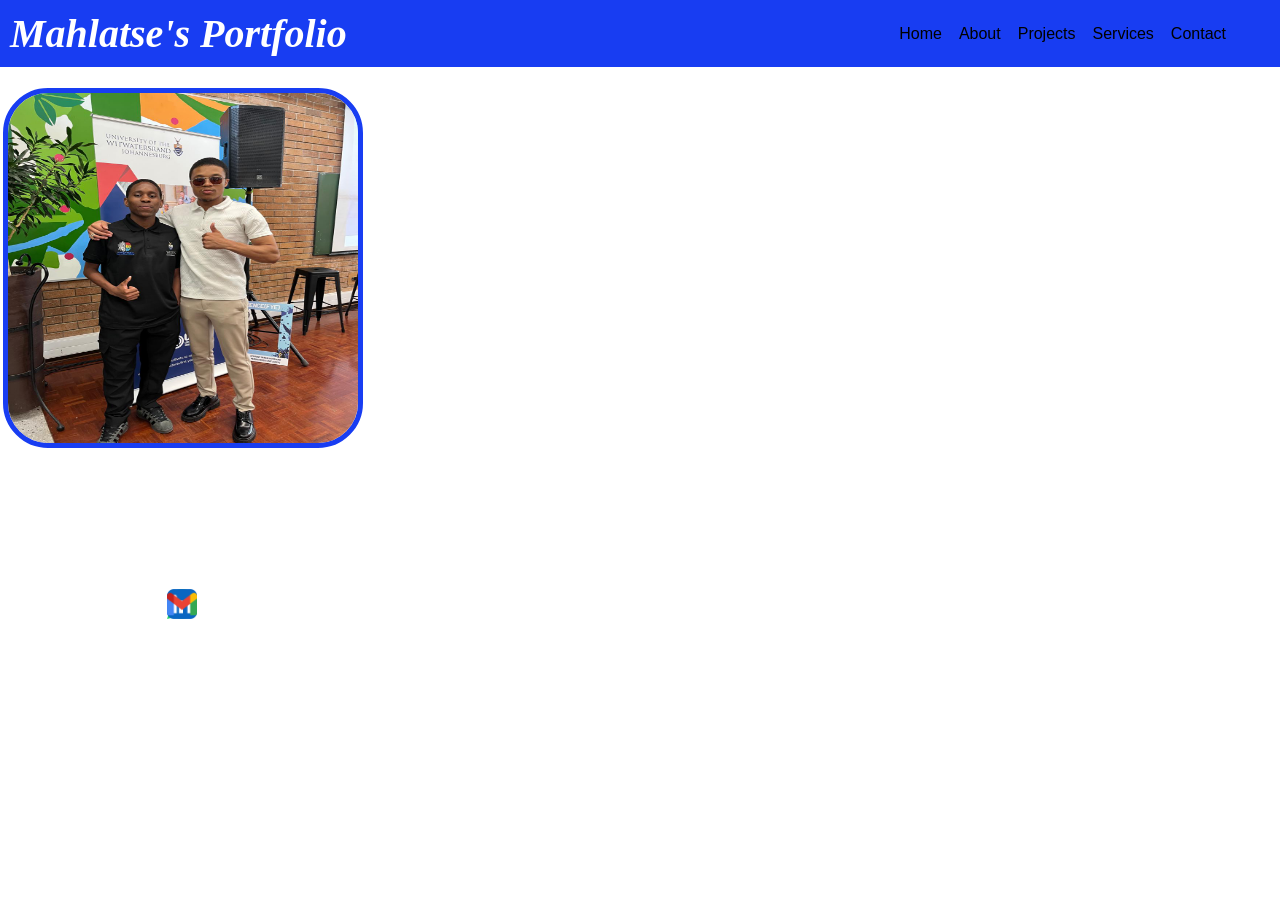
==== index.html @ f26bb485 "image and bar done" ====
<!DOCTYPE html>
<html lang="en">
<head>
    <meta charset="UTF-8">
    <meta name="viewport" content="width=device-width, initial-scale=1.0">
    <title>Portfolio Site</title>
    <link rel="stylesheet" href="styles.css">
</head>
<body>
    <header id="header">
        <div id="bar">
            <h1 id="title">Mahlatse's Portfolio</h1>
            <div id="navContainer">
                <a class="navigation" id="a1">Home</a>
                <a class="navigation">About</a>
                <a class="navigation">Projects</a>
                <a class="navigation">Services</a>
                <a class="navigation">Contact</a>
            </div>
           
        </div>
    </header>
    <main>
        <br>
        <div id="intro">
            <div id="profile">
                <image  src="images/profile.jpeg" id="picture" alt="This is my picture"></image>
                <div id="contact_links">
                    <a href="https://wa.me/27752830167"class="socialLinks">
                    <image class="clink" src="logos/whatsapp-color-icon.png" alt="This is a link to my social accounts"></image>
                    </a>
                                        <a  href="https://github.com/mahlatseclayton" class="socialLinks">
                    <image class="clink" src="logos/github-icon.png" alt="This is a link to my social accounts"></image>
                    </a>
                                        <a href="https://www.linkedin.com/in/mahlatse-maredi-a74650302/ class="socialLinks">
                    <image class="clink" src="logos/linkedin-app-icon.png" alt="This is a link to my social accounts"></image>
                    </a>
                                        <a href="mailto:mahlatseclayton1@gmail.com" class="socialLinks">
                    <image class="clink" src="logos/gmail-icon.png" alt="This is a link to my social accounts" ></image>
                    </a>
                </div>
            </div>
        </div>
    </main>
    
</body>
</html>
---- styles.css ----
*{
    font-family: 'Trebuchet MS', 'Lucida Sans Unicode', 'Lucida Grande', 'Lucida Sans', Arial, sans-serif;
}
#title{
    display:inline-block;
        margin:5px;
        color:white;
        font-size: 40px;
        font-style:italic;
        font-family:'Times New Roman', Times, serif;
        margin: 10px;
        
}

.navigation:active{
    
    font-weight: bold;
    text-decoration: underline;
    text-decoration-color:white;
    text-decoration-thickness: 3px;
    transform: scale(1.2);
    color:white;
}
.navigation{
    box-sizing: border-box;
    border: 4px solid transparent;
    transition:  0.3s ease, transform 0.3s ease;
}
.navigation:hover{
    background-color:rgb(143, 135, 211);
    cursor: pointer;
    border-radius:12px;
     text-decoration: underline;
    text-decoration-color:white;
    text-decoration-thickness: 3px;
    border:4px solid white;
    padding:4px;

}

#picture{
    height: 350px;
    border: 5px solid #183df2;
    border-radius: 45px;
    width:350px;
    margin:3px;
    margin-bottom: 0px;
}
#picture:hover{
    height:380px;
    width:380px;

}
.clink:hover{
    width:40px;
    height:40px;
    border: #183df2 solid 2px;
    padding: 3px;
    border-radius: 12px;
}
#contact_links:hover{
    display: flex;
    width:310px;
      margin:17px;
    align-items:right;
    animation-play-state: paused;
    justify-content: space-around;
    flex:1px;

}
.socialLinks :hover{
    animation-play-state: paused;
}
#contact_links:hover a{
    animation-play-state: paused;
}
.socialLinks:active{
    animation-play-state: paused;
}


#contact_links{
    display: flex;
      width: 200px;
    height: 200px;
    position: relative;
     overflow: hidden; 
    align-items: center;
    margin:0px;
    justify-content: space-around;
    flex:1px;
}
#contact_links a{
    width: 30px;
    height: 30px;
    position: absolute;
    top: 60%;
    left: 50%;
    transform-origin: 100px 0; 
    animation: orbit 5s linear infinite;
}

#contact_links a:nth-child(1) {
    animation-delay: 0s;
}
#contact_links a:nth-child(2) {
    animation-delay: 1.25s;
}
#contact_links a:nth-child(3) {
    animation-delay: 2.5s;
}
#contact_links a:nth-child(4) {
    animation-delay: 3.75s;
}

@keyframes orbit {
    from {
        transform: rotate(0deg) translateX(100px) rotate(0deg);
    }
    to {
        transform: rotate(360deg) translateX(100px) rotate(-360deg);
    }
}


#contact_links{
    display: flex;
    width:300px;
    position: relative;
    overflow:hidden;
      margin:17px;
    align-items:right;
    justify-content: space-around;
    flex:1px;

}
.clink{
    height:30px;
    width:30px;
}
#header{
    margin:0px;
}
@media(max-width:600px){
    #picture{
    border-radius: 45px;
    height:300px;
    width:300px;
    margin:12px;
    }
    #picture:hover{
    height:350px;
    width:350px;

}
#title{
    font-size: 17px;
    margin-right:1px;
}

}
body{
    margin:0px;
}
#bar{
    display: flex;
    background-color: #183df2;
    flex:1px;
    margin:0px;
    align-items: center;
    justify-content: space-between;
}
#navContainer{
    display: flex;
    justify-content: space-around;
    margin-right: 50px;
    gap: 9px;
    
}
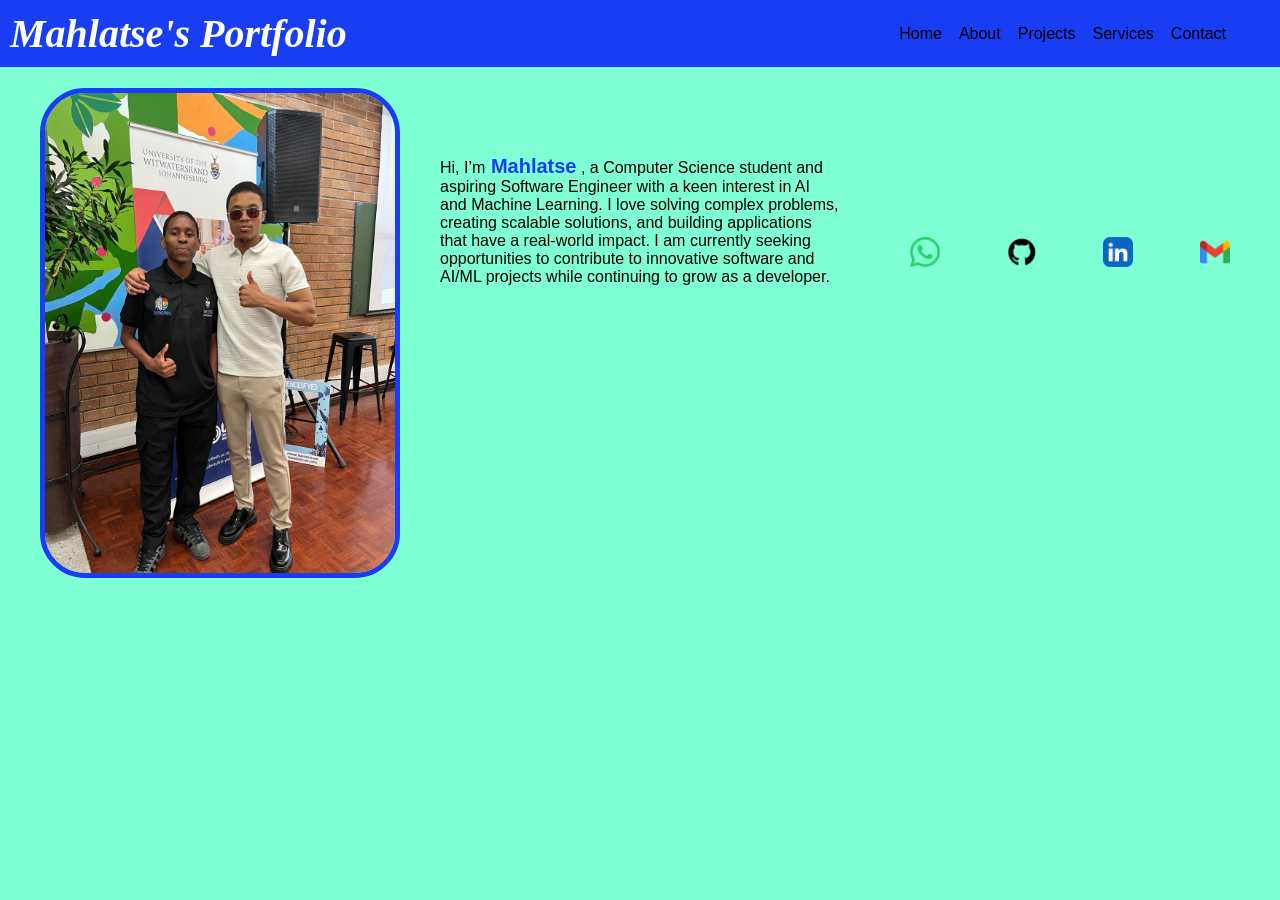
==== commit 9c1f444a: "sorted the animations" ====
--- a/index.html
+++ b/index.html
@@ -23,25 +23,35 @@
     <main>
         <br>
         <div id="intro">
+           
             <div id="profile">
                 <image  src="images/profile.jpeg" id="picture" alt="This is my picture"></image>
-                <div id="contact_links">
+            </div>
+        
+       
+            <div id="introbox">
+                <p id="phrase">Hi, I’m<span id="name"> Mahlatse</span> , a Computer Science student and aspiring Software Engineer with a keen interest in AI and Machine Learning. I love solving complex problems, creating scalable solutions, and building applications that have a real-world impact. I am currently seeking opportunities to contribute to innovative software and AI/ML projects while continuing to grow as a developer.</p>
+            </div>
+   
+          
+              <div id="contact_links">
                     <a href="https://wa.me/27752830167"class="socialLinks">
                     <image class="clink" src="logos/whatsapp-color-icon.png" alt="This is a link to my social accounts"></image>
                     </a>
                                         <a  href="https://github.com/mahlatseclayton" class="socialLinks">
                     <image class="clink" src="logos/github-icon.png" alt="This is a link to my social accounts"></image>
                     </a>
-                                        <a href="https://www.linkedin.com/in/mahlatse-maredi-a74650302/ class="socialLinks">
+                                        <a href="https://www.linkedin.com/in/mahlatse-maredi-a74650302/" class="socialLinks">
                     <image class="clink" src="logos/linkedin-app-icon.png" alt="This is a link to my social accounts"></image>
                     </a>
                                         <a href="mailto:mahlatseclayton1@gmail.com" class="socialLinks">
                     <image class="clink" src="logos/gmail-icon.png" alt="This is a link to my social accounts" ></image>
                     </a>
+
                 </div>
-            </div>
+            
         </div>
     </main>
-    
+    <script src="index.js"></script>
 </body>
 </html>
--- a/styles.css
+++ b/styles.css
@@ -37,17 +37,22 @@
     padding:4px;
 
 }
+#profile{
+    display: inline;
+}
 
 #picture{
-    height: 350px;
+    height: 480px;
     border: 5px solid #183df2;
     border-radius: 45px;
     width:350px;
     margin:3px;
+    margin-left: 40px;
+    margin-right: 20px;
     margin-bottom: 0px;
 }
 #picture:hover{
-    height:380px;
+    height:500px;
     width:380px;
 
 }
@@ -77,12 +82,39 @@
 .socialLinks:active{
     animation-play-state: paused;
 }
-
-
+#intro{
+    display: flex;
+    justify-content: center;
+       flex-wrap: wrap;
+    gap:20px;
+   
+}
+#phrase{
+    margin-top: 70px;
+     opacity: 0;             
+    transform: translateX(100%); 
+    transition: opacity 1s ease, transform 3s ease;
+}
+#phrase.show {
+    opacity: 1;
+    transform: translateY(0);
+}
+
+#name{
+    font-size: 20px;
+    font-weight: bold;
+    color:#183df2
+}
+#introbox{
+    /* position:absolute; */
+    /* top:30%;
+    left:30%; */
+    width: 400px;
+}
 #contact_links{
     display: flex;
-      width: 200px;
-    height: 200px;
+      width: 100px;
+    height: 300px;
     position: relative;
      overflow: hidden; 
     align-items: center;
@@ -93,9 +125,7 @@
 #contact_links a{
     width: 30px;
     height: 30px;
-    position: absolute;
-    top: 60%;
-    left: 50%;
+
     transform-origin: 100px 0; 
     animation: orbit 5s linear infinite;
 }
@@ -153,6 +183,19 @@
     width:350px;
 
 }
+#intro{
+    display: flex;
+    flex-direction: column;
+    justify-content: center;
+}
+#introbox{
+    position:absolute;
+    top:30%;
+    left:70%;
+    font-size: 14px;
+    width:200px;
+}
+
 #title{
     font-size: 17px;
     margin-right:1px;
@@ -161,6 +204,7 @@
 }
 body{
     margin:0px;
+    background-color: aquamarine;
 }
 #bar{
     display: flex;
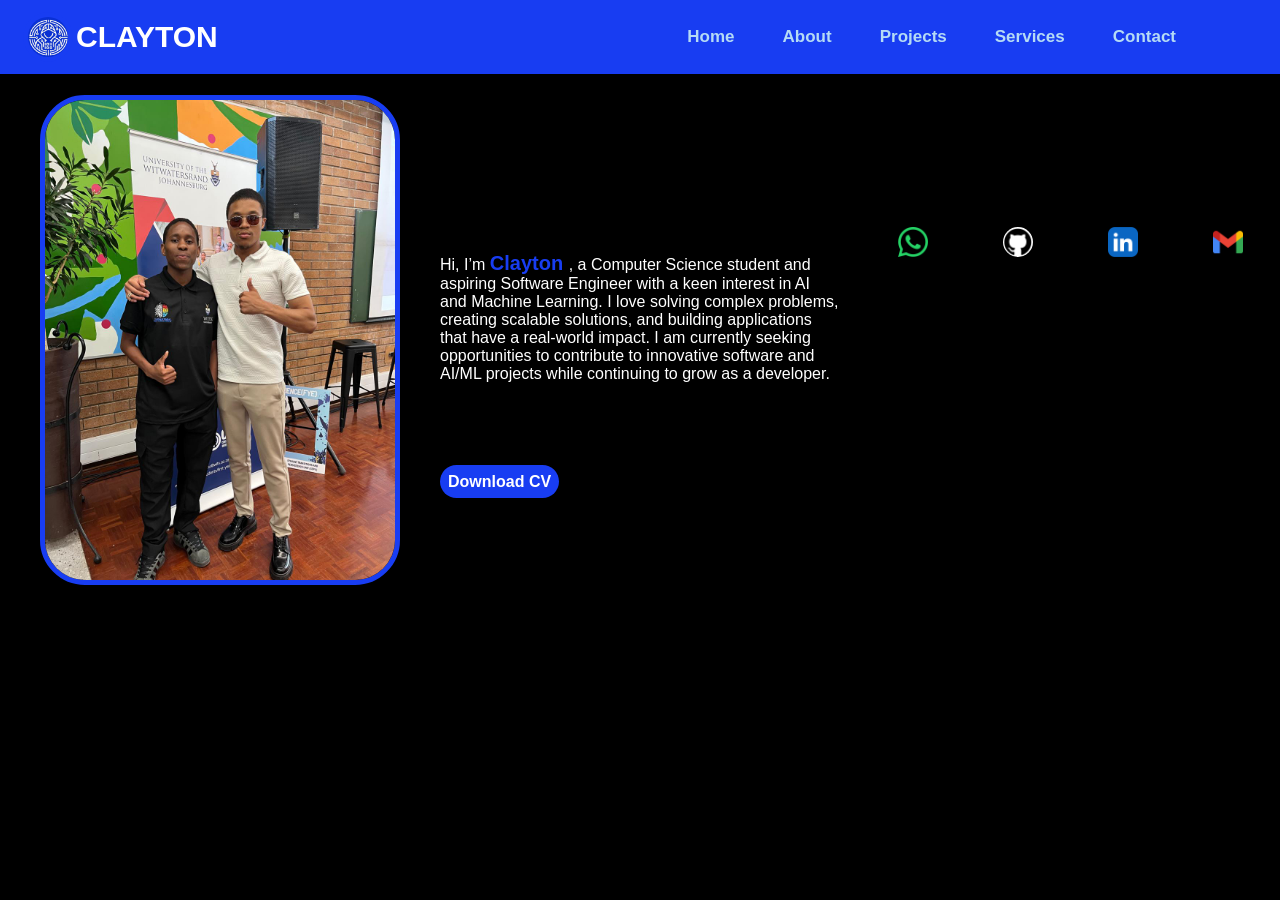
==== commit fedb3881: "home page done-responsive??" ====
--- a/index.html
+++ b/index.html
@@ -7,15 +7,86 @@
     <link rel="stylesheet" href="styles.css">
 </head>
 <body>
+    <div class="circles-bg">
+  <span></span>
+  <span></span>
+  <span></span>
+  <span></span>
+  <span></span>
+  <span></span>
+  <span></span>
+  <span></span>
+   <span></span>
+  <span></span>
+  <span></span>
+  <span></span>
+  <span></span>
+  <span></span>
+  <span></span>
+  <span></span>
+   <span></span>
+  <span></span>
+  <span></span>
+  <span></span>
+  <span></span>
+  <span></span>
+  <span></span>
+  <span></span>
+   <span></span>
+  <span></span>
+  <span></span>
+  <span></span>
+  <span></span>
+  <span></span>
+    <span></span>
+  <span></span>
+  <span></span>
+  <span></span>
+  <span></span>
+  <span></span>
+  <span></span>
+  <span></span>
+   <span></span>
+  <span></span>
+  <span></span>
+  <span></span>
+  <span></span>
+  <span></span>
+  <span></span>
+  <span></span>
+   <span></span>
+  <span></span>
+  <span></span>
+  <span></span>
+  <span></span>
+  <span></span>
+  <span></span>
+  <span></span>
+   <span></span>
+  <span></span>
+  <span></span>
+  <span></span>
+  <span></span>
+  <span></span>
+  <span></span>
+  <span></span>
+  <span></span>
+  <span></span>
+</div>
+
     <header id="header">
+      
         <div id="bar">
-            <h1 id="title">Mahlatse's Portfolio</h1>
+              <div id="ln" >
+            <image id="logo" src="logos/logo.jpg" alt="this is the logo of my website"></image>
+            <h1 id="title">CLAYTON</h1>
+        </div>
             <div id="navContainer">
-                <a class="navigation" id="a1">Home</a>
-                <a class="navigation">About</a>
-                <a class="navigation">Projects</a>
-                <a class="navigation">Services</a>
-                <a class="navigation">Contact</a>
+                <a class="navigation" id="a1" href="index.html">Home</a>
+                <a class="navigation" href="about.html">About</a>
+                <a class="navigation" href="projects.html">Projects</a>
+                <a class="navigation" href="services.html">Services</a>
+                <a class="navigation" href="contact.html">Contact</a>
             </div>
            
         </div>
@@ -30,8 +101,10 @@
         
        
             <div id="introbox">
-                <p id="phrase">Hi, I’m<span id="name"> Mahlatse</span> , a Computer Science student and aspiring Software Engineer with a keen interest in AI and Machine Learning. I love solving complex problems, creating scalable solutions, and building applications that have a real-world impact. I am currently seeking opportunities to contribute to innovative software and AI/ML projects while continuing to grow as a developer.</p>
+                <p id="phrase">Hi, I’m <span id="name">Clayton </span> , a Computer Science student and aspiring Software Engineer with a keen interest in AI and Machine Learning. I love solving complex problems, creating scalable solutions, and building applications that have a real-world impact. I am currently seeking opportunities to contribute to innovative software and AI/ML projects while continuing to grow as a developer.</p>
+              <div id="d" onclick="downloadCV()">Download CV</div>
             </div>
+         
    
           
               <div id="contact_links">
@@ -39,7 +112,7 @@
                     <image class="clink" src="logos/whatsapp-color-icon.png" alt="This is a link to my social accounts"></image>
                     </a>
                                         <a  href="https://github.com/mahlatseclayton" class="socialLinks">
-                    <image class="clink" src="logos/github-icon.png" alt="This is a link to my social accounts"></image>
+                    <image id="git" class="clink" src="logos/github-icon.png" alt="This is a link to my social accounts"></image>
                     </a>
                                         <a href="https://www.linkedin.com/in/mahlatse-maredi-a74650302/" class="socialLinks">
                     <image class="clink" src="logos/linkedin-app-icon.png" alt="This is a link to my social accounts"></image>
@@ -49,6 +122,7 @@
                     </a>
 
                 </div>
+              
             
         </div>
     </main>
--- a/styles.css
+++ b/styles.css
@@ -3,26 +3,35 @@
 }
 #title{
     display:inline-block;
-        margin:5px;
+      
         color:white;
-        font-size: 40px;
-        font-style:italic;
-        font-family:'Times New Roman', Times, serif;
-        margin: 10px;
+        align-items: center;
+        font-size: 30px;
+        /* font-style:italic; */
+        font-family:arial,'Times New Roman', Times, serif;
+    
         
 }
-
-.navigation:active{
-    
-    font-weight: bold;
-    text-decoration: underline;
+.navigation.active{
+        font-weight: bold;
     text-decoration-color:white;
     text-decoration-thickness: 3px;
     transform: scale(1.2);
     color:white;
 }
+.navigation:active{
+    
+    font-weight: bold;
+    text-decoration-color:white;
+    text-decoration-thickness: 3px;
+    transform: scale(1.2);
+    color:white;
+}
 .navigation{
     box-sizing: border-box;
+    text-decoration: none;
+    color:rgb(181, 219, 245);
+    font-weight: bold;
     border: 4px solid transparent;
     transition:  0.3s ease, transform 0.3s ease;
 }
@@ -30,7 +39,6 @@
     background-color:rgb(143, 135, 211);
     cursor: pointer;
     border-radius:12px;
-     text-decoration: underline;
     text-decoration-color:white;
     text-decoration-thickness: 3px;
     border:4px solid white;
@@ -91,7 +99,9 @@
 }
 #phrase{
     margin-top: 70px;
-     opacity: 0;             
+     opacity: 0;   
+     color:white;
+       margin-bottom: 90px;          
     transform: translateX(100%); 
     transition: opacity 1s ease, transform 3s ease;
 }
@@ -106,10 +116,10 @@
     color:#183df2
 }
 #introbox{
-    /* position:absolute; */
-    /* top:30%;
-    left:30%; */
+
     width: 400px;
+    margin-top: 90px;
+  
 }
 #contact_links{
     display: flex;
@@ -150,30 +160,74 @@
     to {
         transform: rotate(360deg) translateX(100px) rotate(-360deg);
     }
-}
-
-
-#contact_links{
-    display: flex;
-    width:300px;
-    position: relative;
-    overflow:hidden;
-      margin:17px;
-    align-items:right;
-    justify-content: space-around;
-    flex:1px;
-
+    
+}
+@keyframes fall {
+    from {
+        transform: translate(0, 0);
+        opacity: 0;
+    }
+    10% {
+        opacity: 1;
+    }
+    to {
+        transform: translate(-20px, -120vh);
+        opacity: 0;
+    }
+}
+
+   
+ 
+
+.circles-bg:hover span {
+    animation-play-state: paused;
+}
+
+
+#logo{
+    width:40px;
+    height:40px;
+    margin-top: 18px;
+    margin:3px;
+    padding: 5px;
+    background-color: #183df2;
+    border-radius: 25px;;
+}
+#git{
+    background-color: white;
+    border-radius: 40px;;
 }
 .clink{
     height:30px;
     width:30px;
 }
+#ln{
+    display:flex;
+    margin-left:20px;
+    justify-content: center;
+    align-items: center;
+}
+#d:hover{
+    background-color: blue;
+    cursor: pointer;
+}
+#d{
+    color:white;
+    display: inline;
+    background-color: #183df2;
+    margin-top:40px;
+    align-items: center;
+    padding:8px;
+    border-radius: 20px;
+    font-weight: bold;
+}
 #header{
     margin:0px;
 }
 @media(max-width:600px){
     #picture{
     border-radius: 45px;
+    flex-direction: column;
     height:300px;
     width:300px;
     margin:12px;
@@ -188,37 +242,141 @@
     flex-direction: column;
     justify-content: center;
 }
+#d{
+    color:black;
+    background-color: #183df2;
+    border-radius: 20px;
+    font-weight: bold;
+}
 #introbox{
-    position:absolute;
-    top:30%;
-    left:70%;
+    position:flex;
+    /* top:30%; */
+    flex-direction: column;
+    justify-content: center;
+    /* left:70%; */
+    align-items: center;
     font-size: 14px;
-    width:200px;
+    width:150px;
 }
 
 #title{
     font-size: 17px;
     margin-right:1px;
 }
-
-}
 body{
     margin:0px;
-    background-color: aquamarine;
+    justify-content: center;
+    background-color: black;
+    overflow: auto;
+}
+
+}
+body{
+    margin:0px;
+    justify-content: center;
+    background-color: black;
+    overflow: auto;
 }
 #bar{
     display: flex;
     background-color: #183df2;
     flex:1px;
     margin:0px;
+    gap:40px;
     align-items: center;
     justify-content: space-between;
 }
 #navContainer{
     display: flex;
+    font-size:17px;
     justify-content: space-around;
-    margin-right: 50px;
-    gap: 9px;
+    margin-right: 100px;
+    margin-left: 0px;
+    gap: 40px;
     
 }
 
+.circles-bg {
+    position: fixed;
+    top: 0;
+    left: 0;
+    width: 100%;
+    height: 100%;
+    overflow: hidden;
+    z-index: -1; 
+    background: black; 
+}
+
+.circles-bg span {
+    position: absolute;
+    bottom: -150px;
+    width: 40px;
+    height: 40px;
+    background: rgba(24, 61, 242, 0.2);
+    border-radius: 50%;
+    animation: fall 15s linear infinite;
+}
+
+
+.circles-bg span:nth-child(1) {
+    left: 10%;
+    width: 20px;
+    height: 20px;
+    animation-duration: 10s;
+}
+
+.circles-bg span:nth-child(2) {
+    left: 25%;
+    width: 50px;
+    height: 50px;
+    animation-duration: 18s;
+}
+
+.circles-bg span:nth-child(3) {
+    left: 40%;
+    width: 30px;
+    height: 30px;
+    animation-duration: 14s;
+}
+
+.circles-bg span:nth-child(4) {
+    left: 55%;
+    width: 60px;
+    height: 60px;
+    animation-duration: 20s;
+}
+
+.circles-bg span:nth-child(5) {
+    left: 70%;
+    width: 25px;
+    height: 25px;
+    animation-duration: 12s;
+}
+
+.circles-bg span:nth-child(6) {
+    left: 85%;
+    width: 45px;
+    height: 45px;
+    animation-duration: 16s;
+}
+
+.circles-bg span:nth-child(7) {
+    left: 95%;
+    width: 15px;
+    height: 15px;
+    animation-duration: 9s;
+}
+
+@keyframes fall {
+    0% {
+        transform: translateY(0);
+        opacity: 0;
+    }
+    10% {
+        opacity: 1;
+    }
+    100% {
+        transform: translateY(-120vh);
+        opacity: 0;
+    }
+}
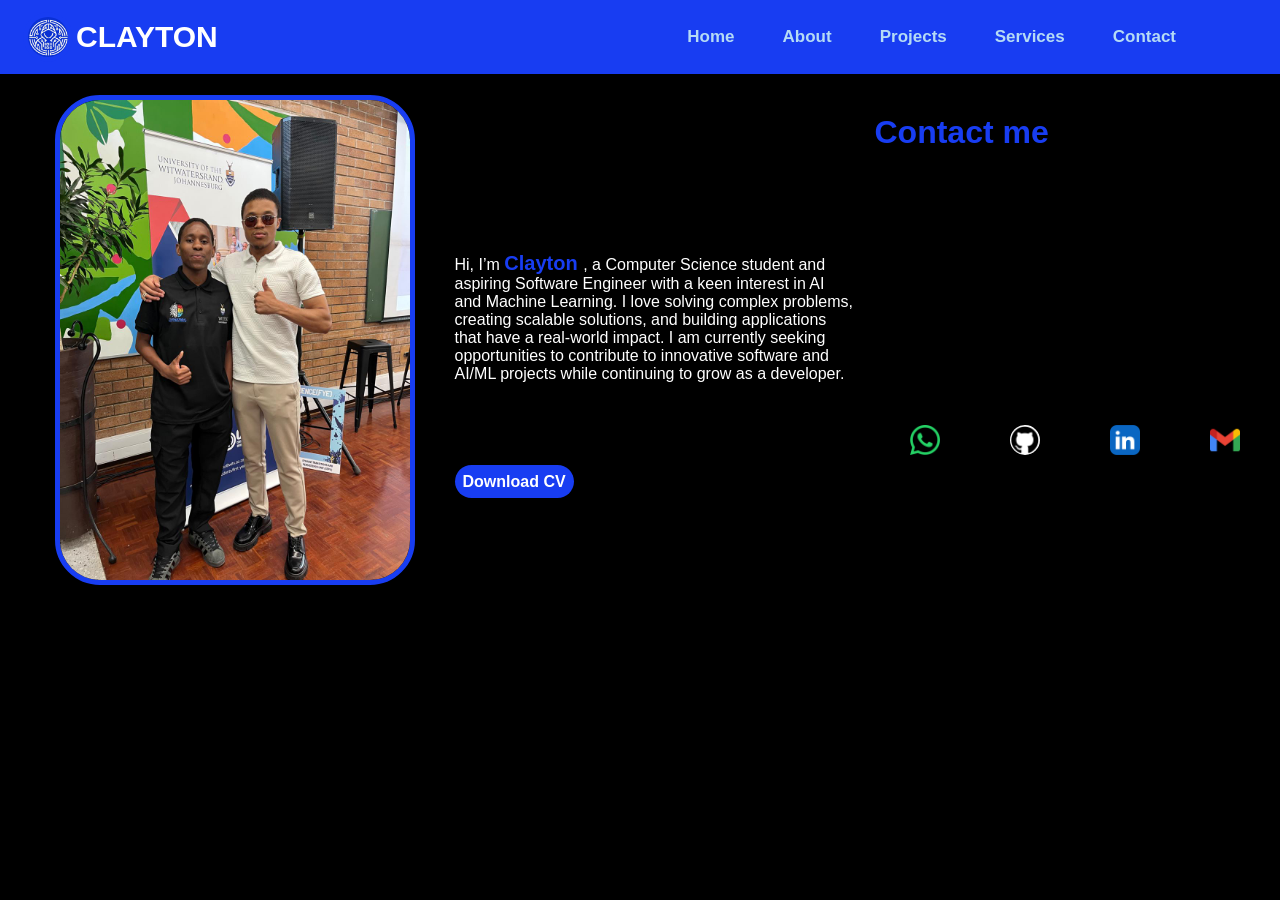
==== commit bf78b2d6: "services done" ====
--- a/index.html
+++ b/index.html
@@ -106,7 +106,8 @@
             </div>
          
    
-          
+          <div id="contactContainer">
+                <h1 id="cnl">Contact me</h1>
               <div id="contact_links">
                     <a href="https://wa.me/27752830167"class="socialLinks">
                     <image class="clink" src="logos/whatsapp-color-icon.png" alt="This is a link to my social accounts"></image>
@@ -122,7 +123,7 @@
                     </a>
 
                 </div>
-              
+              </div>
             
         </div>
     </main>
--- a/styles.css
+++ b/styles.css
@@ -12,6 +12,18 @@
     
         
 }
+#contactContainer{
+    display:flex;
+    flex-direction: column;
+    gap:15px;
+    width:400px;
+    height:600px;
+    justify-content: center;
+
+}
+#cnl{
+    color:#183df2;
+}
 .navigation.active{
         font-weight: bold;
     text-decoration-color:white;
@@ -55,13 +67,13 @@
     border-radius: 45px;
     width:350px;
     margin:3px;
-    margin-left: 40px;
+    margin-left: 49px;
     margin-right: 20px;
     margin-bottom: 0px;
 }
 #picture:hover{
-    height:500px;
-    width:380px;
+    transform: scale(1.05);
+  
 
 }
 .clink:hover{
@@ -123,9 +135,11 @@
 }
 #contact_links{
     display: flex;
-      width: 100px;
-    height: 300px;
+      width: auto;
+    height: auto;
     position: relative;
+   
+    padding-top: 0px;
      overflow: hidden; 
     align-items: center;
     margin:0px;
@@ -175,14 +189,6 @@
         opacity: 0;
     }
 }
-
-   
- 
-
-.circles-bg:hover span {
-    animation-play-state: paused;
-}
-
 
 #logo{
     width:40px;
@@ -224,53 +230,7 @@
 #header{
     margin:0px;
 }
-@media(max-width:600px){
-    #picture{
-    border-radius: 45px;
-    flex-direction: column;
-    height:300px;
-    width:300px;
-    margin:12px;
-    }
-    #picture:hover{
-    height:350px;
-    width:350px;
-
-}
-#intro{
-    display: flex;
-    flex-direction: column;
-    justify-content: center;
-}
-#d{
-    color:black;
-    background-color: #183df2;
-    border-radius: 20px;
-    font-weight: bold;
-}
-#introbox{
-    position:flex;
-    /* top:30%; */
-    flex-direction: column;
-    justify-content: center;
-    /* left:70%; */
-    align-items: center;
-    font-size: 14px;
-    width:150px;
-}
-
-#title{
-    font-size: 17px;
-    margin-right:1px;
-}
-body{
-    margin:0px;
-    justify-content: center;
-    background-color: black;
-    overflow: auto;
-}
-
-}
+
 body{
     margin:0px;
     justify-content: center;
@@ -380,3 +340,629 @@
         opacity: 0;
     }
 }
+
+/* about page */
+#Experience{
+     background-color: rgb(49, 47, 47);
+    border-radius: 20px;
+    display:flex;
+    padding:9px;
+    margin:12px;
+    justify-content: center;
+    flex-wrap: wrap;
+    margin:12px;
+    flex-direction: column;
+    border: 4px solid #183df2;
+}
+.eduObject{
+        justify-content: center;
+        align-items: center;
+}
+#backlist li{
+    margin:15px;
+}
+#overId{
+    font-size: 23px;
+    color:#183df2;
+    text-decoration: underline;
+}
+#education{
+ background-color: rgb(49, 47, 47);
+    border-radius: 20px;
+    
+    display:flex;
+    padding:9px;
+    margin:12px;
+    flex-wrap: wrap;
+    flex-direction: column;
+    border: 4px solid #183df2;
+}
+#t1{
+    font-weight: bold;
+    color:#183df2;
+}
+.expdesc li{
+    color:white;
+}
+.period{
+    color:white;
+}
+.desc li{
+    color:white;
+}
+.nd{
+    font-weight: bold;
+    color:#183df2;
+    
+  
+}
+.eduProfile{
+    width: 100px;
+    height:100px;
+       margin-left:170px;
+    border-radius:25px;
+    background-color:white;
+}
+#t{
+     font-weight: bold;
+    color:#183df2;
+}
+
+#info{
+    display:flex;
+    justify-content: space-around;
+    flex:2px;
+    padding:20px;
+    overflow: auto;
+   
+}
+.edu{
+    width:500px ;
+    overflow: break-word;
+    
+   
+}
+.edu h1{
+    justify-content: center;
+    margin-left:168px;
+}
+#expdesc{
+    width:500px auto;
+    overflow: break-word;
+
+}
+#expdesc li{
+    overflow: break-word;
+}
+#aboutDesc{
+    color:white;
+    font-size: 22px;
+    font-weight: bold;
+}
+#fnameId{
+        color:#183df2;
+        font-size: 22px;
+        font-weight: bold;
+}
+#aboutId{
+    align-items: center;
+    color:rgb(241, 233, 233);
+    padding:12px;
+}
+#aboutText{
+    padding:15px;
+    padding-top: 0;
+    margin-top: 0;
+}
+#bContainer{
+    display: flex;
+    gap:14px;
+    justify-content: space-around;
+    width: 300px;
+}
+.btnId{
+    color:white;
+    font-weight: bold;
+    background-color: #183df2;
+    border-radius: 20px;
+    padding:14px;
+ 
+}
+.btnId:hover{
+    cursor: pointer;
+}
+#skillContainer{
+    
+    justify-content: space-around;
+    align-items: center;
+    display: flex;
+   
+ 
+}
+.line2{
+     height:8px;
+     width:100%;
+     border-radius: 20px;
+     background-color: white;
+
+}
+#line1{
+    width:78%;
+}
+#line3{
+    width:80%;
+}
+#line4{
+    width:69%;
+}
+#line5{
+    width:49%;
+}
+
+#line6{
+    width:75%;
+}
+#line7{
+    width:76%;
+}
+#line8{
+    width:65%;
+}
+#line9{
+    width:90%;
+}
+#line10{
+    width:60%;
+}
+#line11{
+    width:46%;
+}
+.line{
+    height:8px;
+    width:50%;
+    background-color: #183df2;
+    border-radius: 20px;
+}
+.combo{
+    display:flex;
+    flex-direction: column;
+    
+}
+.pId1{
+    display: flex;
+    width:600px;
+    flex-wrap: wrap;
+    justify-content: space-between;
+}
+.percentageId{
+    display:flex;
+    flex-direction: column;
+}
+.c{
+    
+    font-size: 18px;
+}
+#backlist{
+    list-style-type: none;
+
+}
+.aboutDesc{
+    overflow: hidden;               
+  border-right: 2px solid black; 
+  white-space: nowrap;             
+  width: 0;                        
+  animation: aboutDesc 5s steps(60) forwards, blink 0.2s step-end infinite alternate;
+}
+
+@keyframes blink {
+  0%, 100% { border-color: transparent; }
+  50% { border-color: black; }
+}
+@keyframes aboutDesc {
+  0% { width: 0; }
+  100% { width: 65ch; } 
+    }
+
+#lnameId{
+        color:rgb(230, 30, 30);
+    font-size: 22px;
+    font-weight: bold;
+}
+
+@media(max-width:600px){
+    #squareBack{
+   display: none;
+}
+.main{
+    overflow-x: hidden ;
+}
+    .cContainer{
+        display:flex;
+        flex-direction: column;
+    }
+    #picture{
+    border-radius: 45px;
+    flex-direction: column;
+    height:300px;
+    width:300px;
+    margin:12px auto;
+    }
+    #picture:hover{
+    height:350px;
+    width:350px;
+
+}
+#skillContainer{
+    flex-direction: column;
+}
+#aboutDesc{
+    overflow:break-word;
+    font-size:13px;
+}
+#fnameId{
+    font-size:16px;
+}
+#lnameId{
+    font-size:16px;
+}
+.percentageId{
+    width:300px;
+
+}
+.edu{
+    width: auto;
+    overflow: break-word;
+   
+}
+#expdesc li{
+    overflow: break-word;
+}
+.desc{
+    overflow: break-word;
+}
+
+ #contact_links{
+        display: flex;
+        flex-direction: row; 
+        justify-content: center; 
+        align-items: center;
+        width: 100%;
+        height: auto;
+        margin: 20px 0;
+        animation: none; 
+        overflow: visible; 
+    }
+    
+    #contact_links a{
+        margin: 0 10px; 
+        animation: none; 
+        transform: none; 
+    }
+  #profile{
+        display: flex;
+        justify-content: center;
+        width: 100%;
+    }
+    
+#intro{
+    display: flex;
+    flex-direction: column;
+    align-items: center;
+    width: 100%;
+    padding: 20px;
+    justify-content: center;
+}
+#d{
+    color:black;
+    background-color: #183df2;
+    border-radius: 20px;
+    font-weight: bold;
+}
+#introbox{
+    position:flex;
+    align-items: center;
+    flex-direction: column;
+    justify-content: center;
+    width: 90%;
+    font-size: 14px;
+    text-align: center;
+    max-width: 350px;
+    margin: 0 auto;
+}
+#info{
+    display: flex;
+    flex-direction: column;
+    overflow-y: auto;
+    justify-content: center;
+     box-sizing: border-box;
+      scroll-behavior: smooth; 
+}
+
+#title{
+    font-size: 17px;
+    margin-right:1px;
+}
+body{
+    margin:0px;
+    justify-content: center;
+    background-color: black;
+    width: 100%;
+}
+    .circles-bg span {
+        width: 20px; 
+        height: 20px;
+    }
+    
+    .circles-bg span:nth-child(2),
+    .circles-bg span:nth-child(4),
+    .circles-bg span:nth-child(6) {
+        width: 30px; 
+        height: 30px;
+    }
+    #main{
+         height: 100vh; 
+    }
+#phrase{
+            margin-top: 20px; 
+        margin-bottom: 20px;
+        font-size: 16px; 
+        text-align: center; 
+        opacity: 1; 
+        transform: none; 
+        width: 100%; /
+}
+#bar{
+    overflow: hidden;
+}
+.edu{
+    font-size:12px;
+    overflow: break-word;
+
+}
+.eduProfile{
+    margin-left:140px;
+}
+.edu h1{
+    font-size:20px;
+    margin-left:73;
+}
+.pId1{
+    width:300px;
+}
+#expdesc{
+    overflow: break-word;
+}
+}
+/* projects page*/
+.projectContainer:hover{
+ transform: scale(1.05);
+ border:4px solid rgb(231, 26, 214);
+}
+.projectContainer{
+    width:360px;
+    border: 3px solid #183df2;
+      background-color: aliceblue;
+    border-radius:30px;
+    height:450px;
+    display:flex;
+    margin:20px;
+    flex-direction: column;
+    justify-content: space-around;
+    align-items: center;
+}
+.lp{
+    text-decoration: none;
+}
+.projectLogo{
+   
+    border-radius: 15px;
+    height:130px;
+}
+.projectContainer h1{
+    color:#183df2;
+    font-size: 18px;
+}
+.projectContainer p{
+    font-weight: bold;
+    padding:12px;
+}
+#projects{
+    display:flex;
+    margin:20px;
+    justify-content: space-around;
+    flex-wrap: wrap;
+}
+.liveBtn{
+    width:100px;
+    height:30px;
+    background-color: #183df2;
+    border:2px solid #183df2;
+    border-radius: 20px;
+    color:white;
+    font-weight: bold;
+}
+.projectContainer button:hover{
+    cursor: pointer;
+
+}
+.liveBtn1{
+    width:150px;
+    height:30px;
+       color:white;
+    font-weight: bold;
+     border:2px solid #183df2;
+    background-color: #183df2;
+    border-radius: 20px;
+}
+.serviceId{
+    margin:20px;
+    display:flex;
+    justify-content: space-evenly;
+    width: auto;
+    flex-wrap: wrap;
+    gap:15px;
+    height:auto;
+}
+.vLine{
+    width: 10px;
+    background-color: #183df2;
+    height:auto;
+    align-self: stretch;
+    position: sticky;
+    margin-top: 0;
+    margin-bottom: 0;
+    margin:20px;
+ 
+
+}
+.serviceContainer{
+    display: flex;
+    justify-content:center;
+    align-items: flex-start;
+    margin: 0;
+}
+.s{
+    font-size: larger;
+    color:#183df2;
+}
+.subt{
+    color:antiquewhite;
+    margin:8px;
+}
+.serviceBox{
+      width:320px;
+    height:auto;
+    background-color: white;
+    border-radius: 20px;
+    margin:20px;
+    padding:12px;
+}
+.serviceBox h1{
+    color: #183df2;
+    font-size: 24px;
+}
+.serviceBox:hover{
+    .sLogo{
+     border:3px solid rgb(231, 26, 214);
+}
+    transform: scale(1.05);
+}
+.subtitle{
+    color:#183df2;
+}
+.sLogo{
+    width:80px;
+    height:80px;
+
+    border-radius: 13px;
+    padding: 12px;
+    background-color: white;
+}
+
+.logoBox{
+    justify-content: center;
+    display: flex;
+    align-items: center;
+}
+.contactContainer{
+    display:flex;
+    flex-direction: column;
+    gap:25px;
+
+    flex-wrap: wrap;
+    align-items: center;
+    width:400px;
+    height: auto;
+}
+.cRow{
+    display:flex;
+    
+    gap:15px;
+    
+}
+.cSub{
+    color:white;
+    width:100px;
+}
+.input{
+    background-color: rgba(219, 226, 231, 0.938);
+    border-radius: 15px;
+    width:250px;
+    border:3px solid #183df2;
+}
+#sendBtn{
+    border-radius: 30px;
+    color:white;
+    align-items: center;
+    cursor: pointer;
+    font-weight: bold;
+    border-color:#183df2;
+   
+    width:150px;
+    height:45px;
+    background-color: #183df2;
+}
+#sendBtn:hover{
+    background-color: #020a36;
+}
+.input:hover{
+    border-color:rgb(241, 10, 10);
+}
+#aboutW{
+    color:white;
+    
+}
+.bs{
+    font-size: 24px;
+    color:#183df2;
+}
+.cnLogo{
+    width:30px;
+    height:30px;
+    border-radius: 40px;
+
+}
+.cContainer{
+    margin: 20px;
+    display:flex;
+    flex-wrap: wrap;
+    justify-content: center;
+    gap:30px;
+   
+}
+#g{
+    background-color: white;
+}
+.cnText{
+    color:aliceblue;
+}
+@keyframes fallSquare{
+    0% {
+        transform: translateY(0);
+    }
+    100% {
+       transform: translateY(300px);
+    }
+}
+.square {
+    position: absolute;
+    width: 30px;        
+    height: 30px;
+    background-color: #17a9fd; 
+    opacity: 0.5;
+    top: -150px; 
+    animation-name: fallSquare;
+    animation-timing-function: linear;
+    animation-iteration-count: infinite;
+}
+
+
+
+#squareBack{
+    overflow: hidden;
+    height: 600px;
+    margin:0;
+    padding:0;
+    position: relative;
+    width:300px;
+}
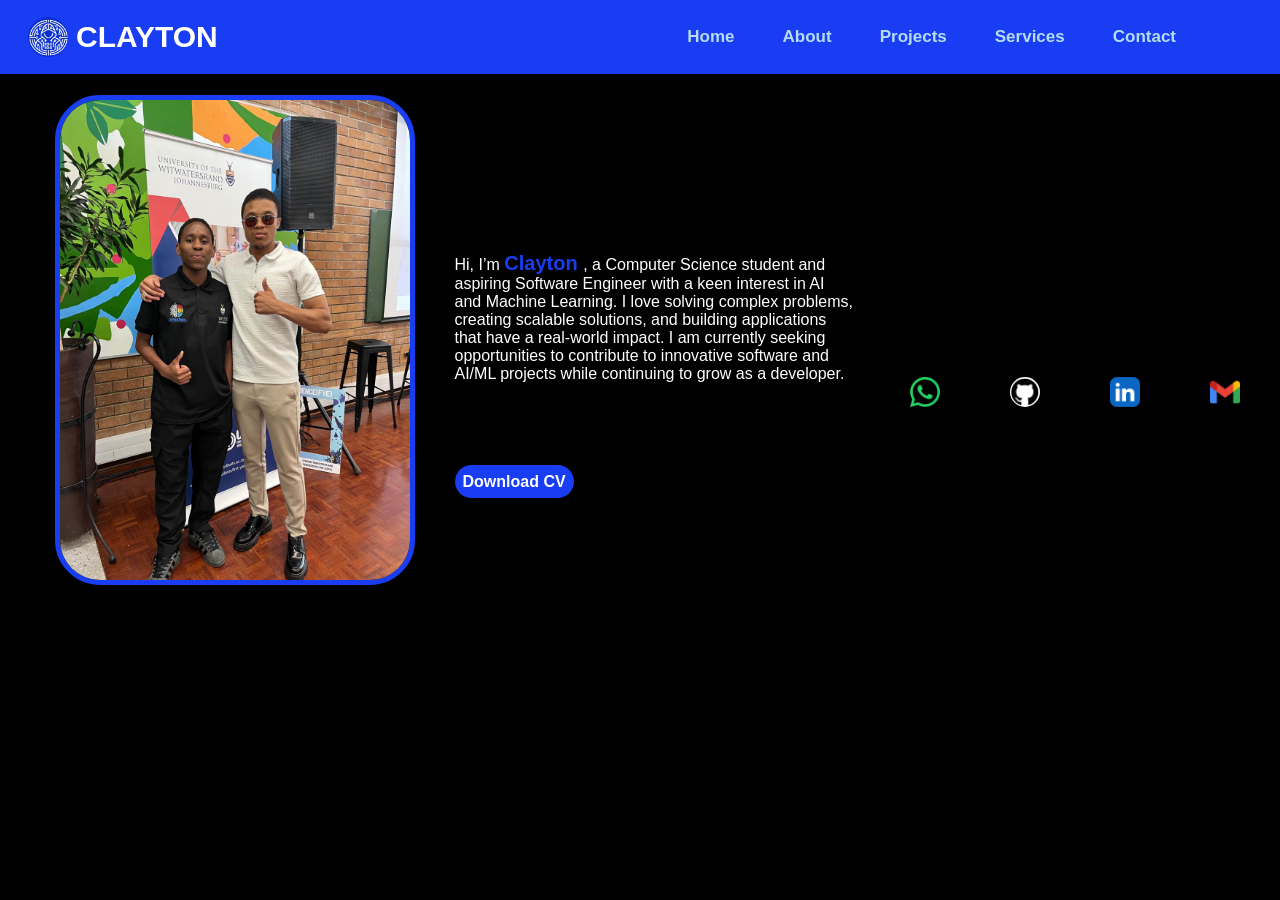
==== commit d30f32ba: "ui done" ====
--- a/index.html
+++ b/index.html
@@ -107,7 +107,6 @@
          
    
           <div id="contactContainer">
-                <h1 id="cnl">Contact me</h1>
               <div id="contact_links">
                     <a href="https://wa.me/27752830167"class="socialLinks">
                     <image class="clink" src="logos/whatsapp-color-icon.png" alt="This is a link to my social accounts"></image>
--- a/styles.css
+++ b/styles.css
@@ -76,9 +76,12 @@
   
 
 }
+.clink1:hover{
+    box-shadow: #020a36;
+    border-radius: 12px;
+}
 .clink:hover{
-    width:40px;
-    height:40px;
+    transform:scale(1.05);
     border: #183df2 solid 2px;
     padding: 3px;
     border-radius: 12px;
@@ -205,6 +208,11 @@
 }
 .clink{
     height:30px;
+    width:30px;
+}
+.clink1{
+    height:30px;
+    margin:10px;
     width:30px;
 }
 #ln{
@@ -343,7 +351,7 @@
 
 /* about page */
 #Experience{
-     background-color: rgb(49, 47, 47);
+     background-color:white;
     border-radius: 20px;
     display:flex;
     padding:9px;
@@ -354,6 +362,7 @@
     flex-direction: column;
     border: 4px solid #183df2;
 }
+
 .eduObject{
         justify-content: center;
         align-items: center;
@@ -367,7 +376,7 @@
     text-decoration: underline;
 }
 #education{
- background-color: rgb(49, 47, 47);
+ background-color:white;
     border-radius: 20px;
     
     display:flex;
@@ -377,15 +386,20 @@
     flex-direction: column;
     border: 4px solid #183df2;
 }
+#education li{
+    color:black;
+}
+
 #t1{
     font-weight: bold;
     color:#183df2;
 }
 .expdesc li{
-    color:white;
+    color:black;
 }
 .period{
-    color:white;
+    color:#183df2;
+    font-weight: bold;
 }
 .desc li{
     color:white;
@@ -393,8 +407,6 @@
 .nd{
     font-weight: bold;
     color:#183df2;
-    
-  
 }
 .eduProfile{
     width: 100px;
@@ -753,11 +765,7 @@
 .lp{
     text-decoration: none;
 }
-.projectLogo{
-   
-    border-radius: 15px;
-    height:130px;
-}
+
 .projectContainer h1{
     color:#183df2;
     font-size: 18px;
@@ -787,9 +795,10 @@
 }
 .liveBtn1{
     width:150px;
-    height:30px;
+    height:35px;
        color:white;
     font-weight: bold;
+    justify-content: center;
      border:2px solid #183df2;
     background-color: #183df2;
     border-radius: 20px;
@@ -851,14 +860,14 @@
     color:#183df2;
 }
 .sLogo{
-    width:80px;
-    height:80px;
-
-    border-radius: 13px;
+    width:100px;
+    height:100px;
+    border-radius: 30px;
     padding: 12px;
     background-color: white;
 }
 
+
 .logoBox{
     justify-content: center;
     display: flex;
@@ -867,7 +876,7 @@
 .contactContainer{
     display:flex;
     flex-direction: column;
-    gap:25px;
+    gap:10px;
 
     flex-wrap: wrap;
     align-items: center;
@@ -885,9 +894,10 @@
     width:100px;
 }
 .input{
-    background-color: rgba(219, 226, 231, 0.938);
+    background-color: white;
     border-radius: 15px;
     width:250px;
+    height:28px;
     border:3px solid #183df2;
 }
 #sendBtn{
@@ -906,10 +916,11 @@
     background-color: #020a36;
 }
 .input:hover{
-    border-color:rgb(241, 10, 10);
+    border-color :#020a36;
 }
 #aboutW{
     color:white;
+    text-align: center;
     
 }
 .bs{
@@ -922,12 +933,16 @@
     border-radius: 40px;
 
 }
+
 .cContainer{
     margin: 20px;
     display:flex;
+    flex-direction: column;
     flex-wrap: wrap;
-    justify-content: center;
-    gap:30px;
+    align-items: center;
+    margin-bottom: 0;
+    justify-content: center;
+    gap:10px;
    
 }
 #g{
@@ -936,33 +951,27 @@
 .cnText{
     color:aliceblue;
 }
-@keyframes fallSquare{
-    0% {
-        transform: translateY(0);
-    }
-    100% {
-       transform: translateY(300px);
-    }
-}
-.square {
-    position: absolute;
-    width: 30px;        
-    height: 30px;
-    background-color: #17a9fd; 
-    opacity: 0.5;
-    top: -150px; 
-    animation-name: fallSquare;
-    animation-timing-function: linear;
-    animation-iteration-count: infinite;
-}
-
-
-
-#squareBack{
-    overflow: hidden;
-    height: 600px;
-    margin:0;
-    padding:0;
-    position: relative;
-    width:300px;
+
+#reachContainer{
+    display:flex;
+    justify-content: center;
+    gap:17px;
+}
+#ftitle{
+    color:white;
+    margin:10px;
+    text-align: center;
+}
+footer{
+    align-items: center;
+}
+#footerC{
+    display:flex;
+    flex-direction: column;
+    justify-content: center;
+    gap:10px;
+}
+
+#ct{
+    color:white;
 }
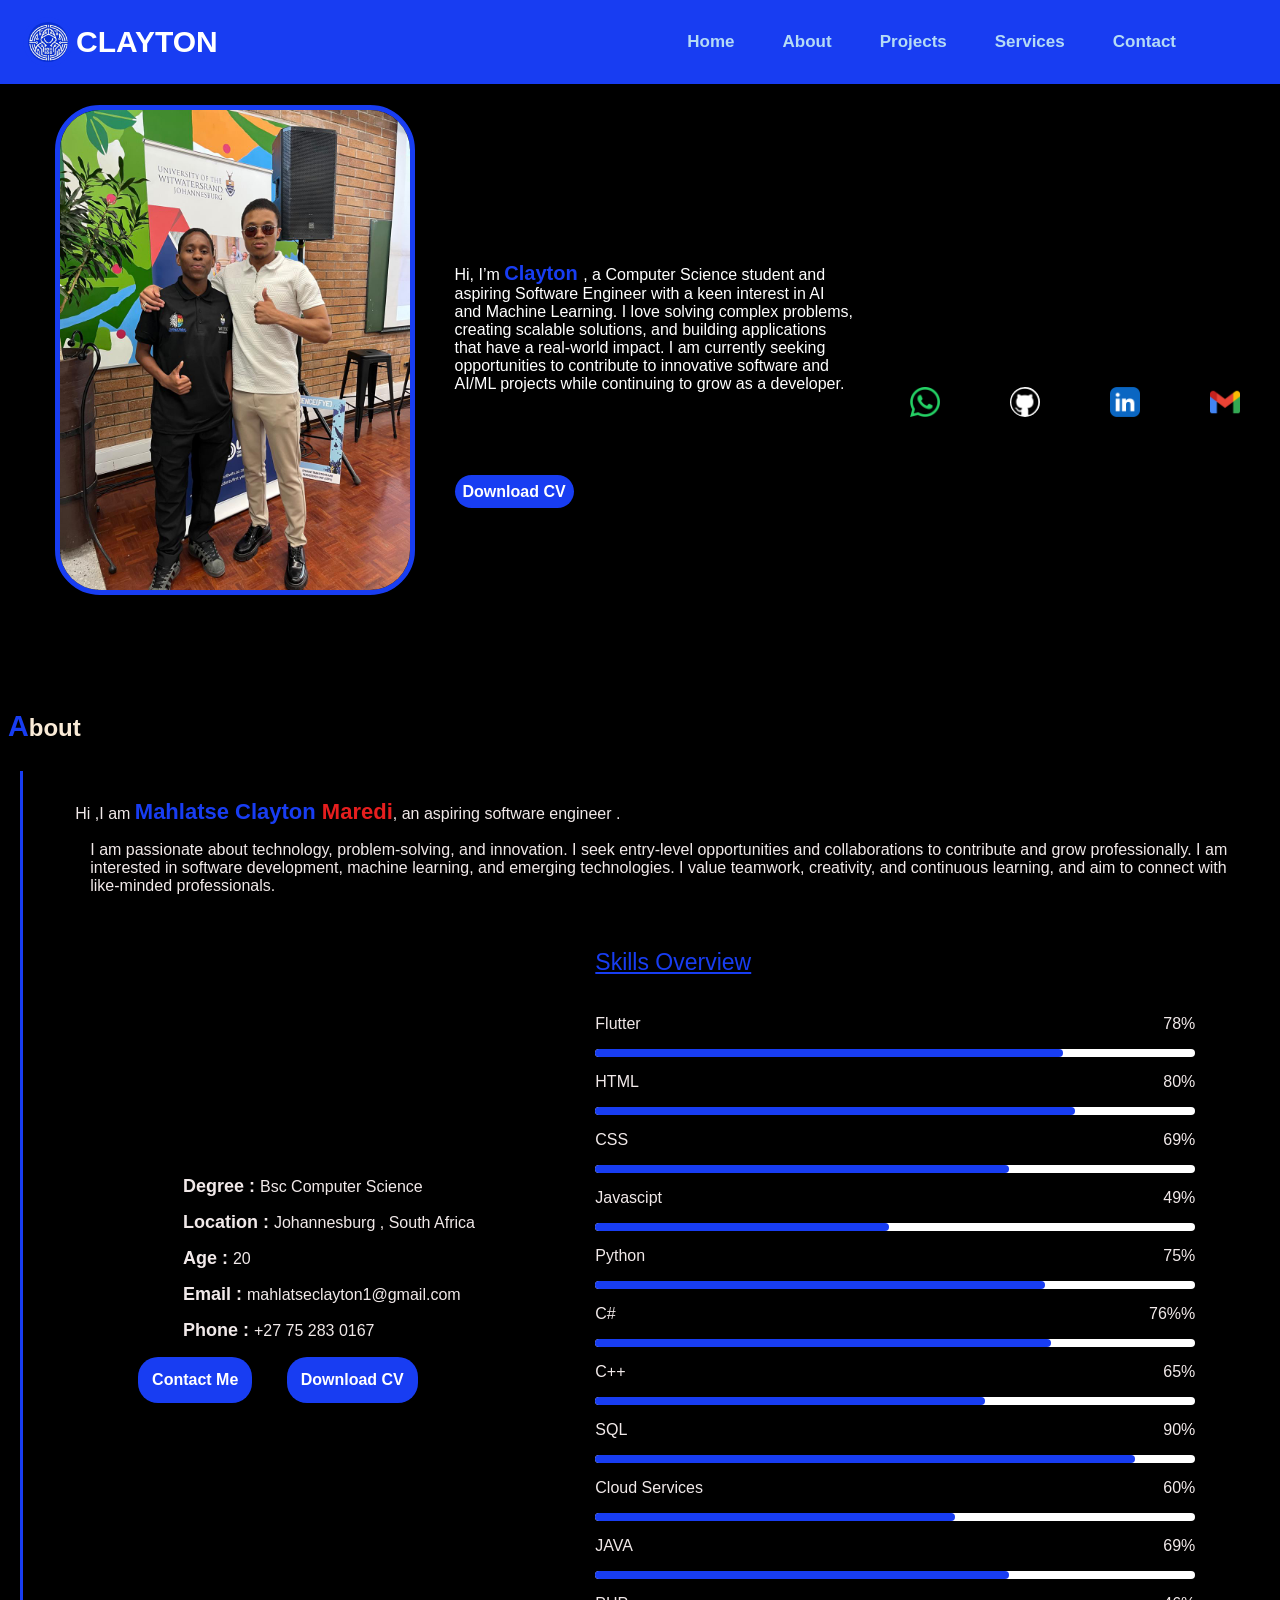
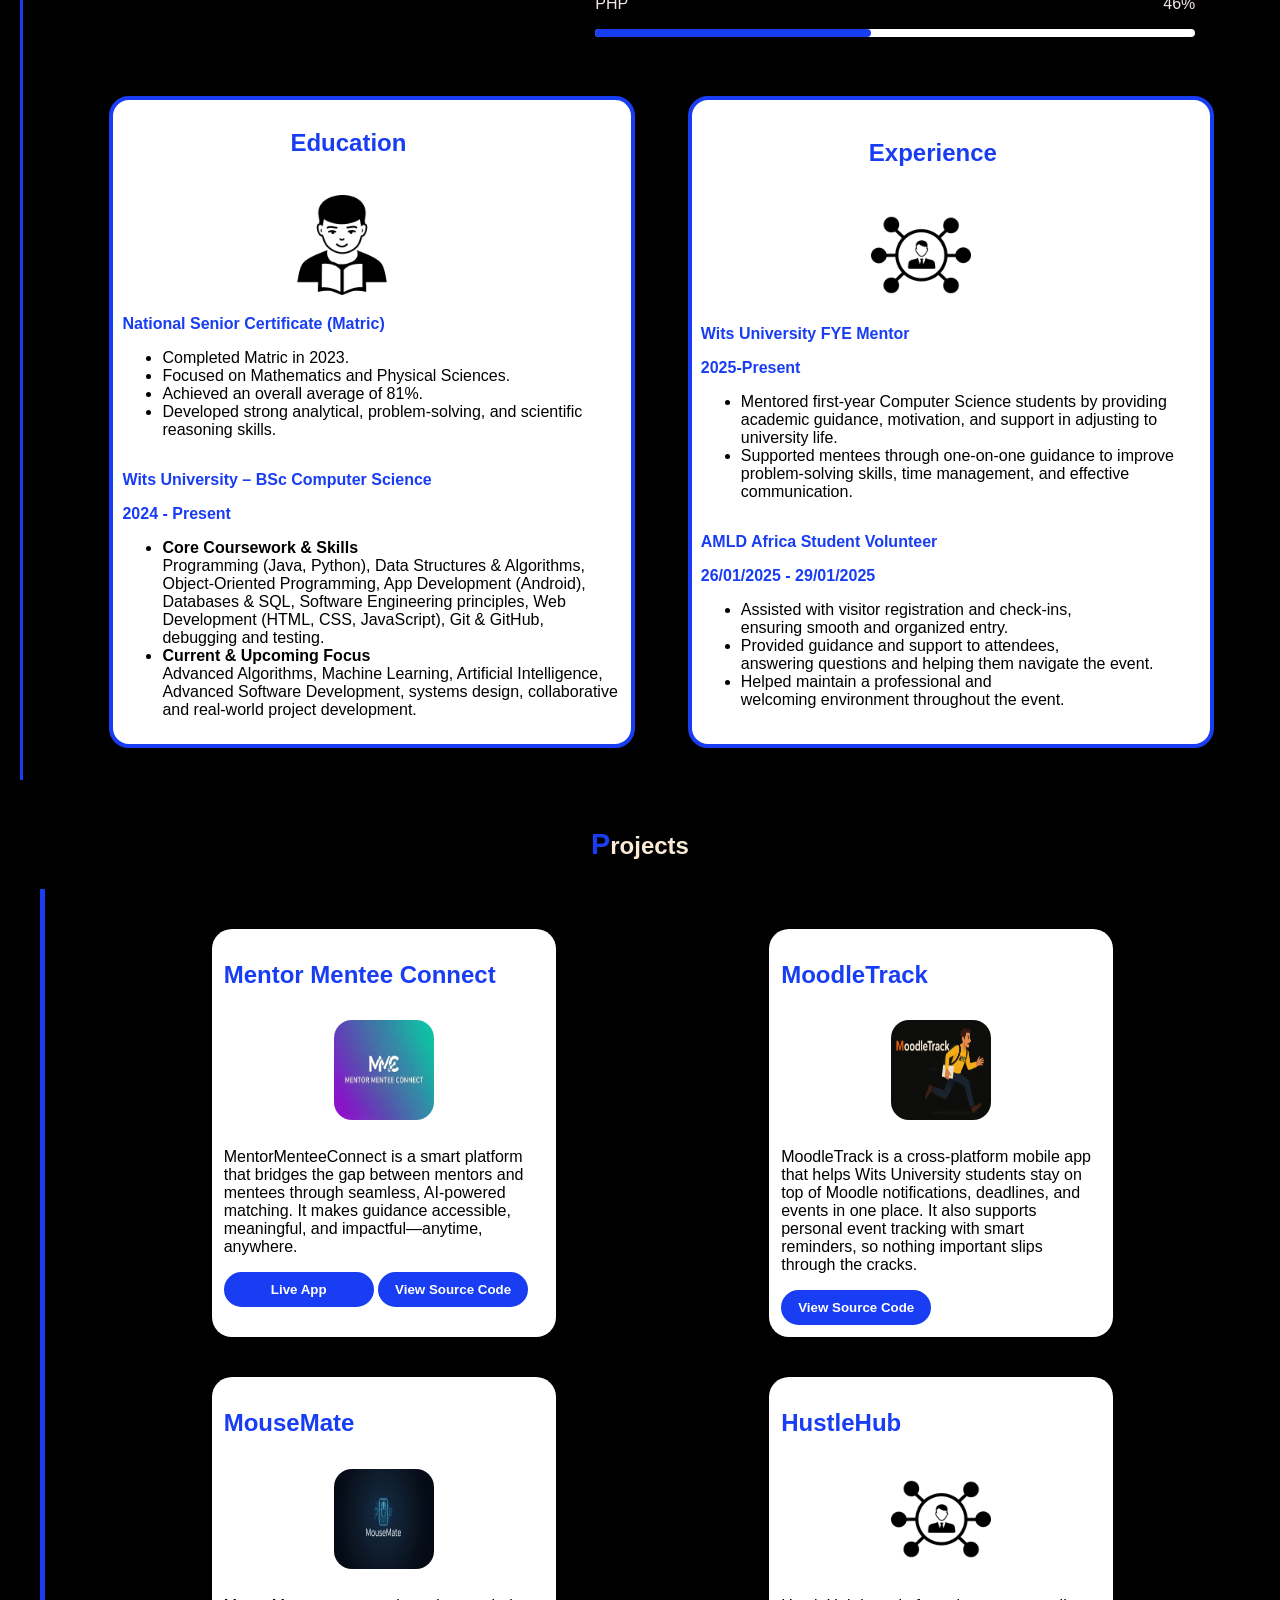
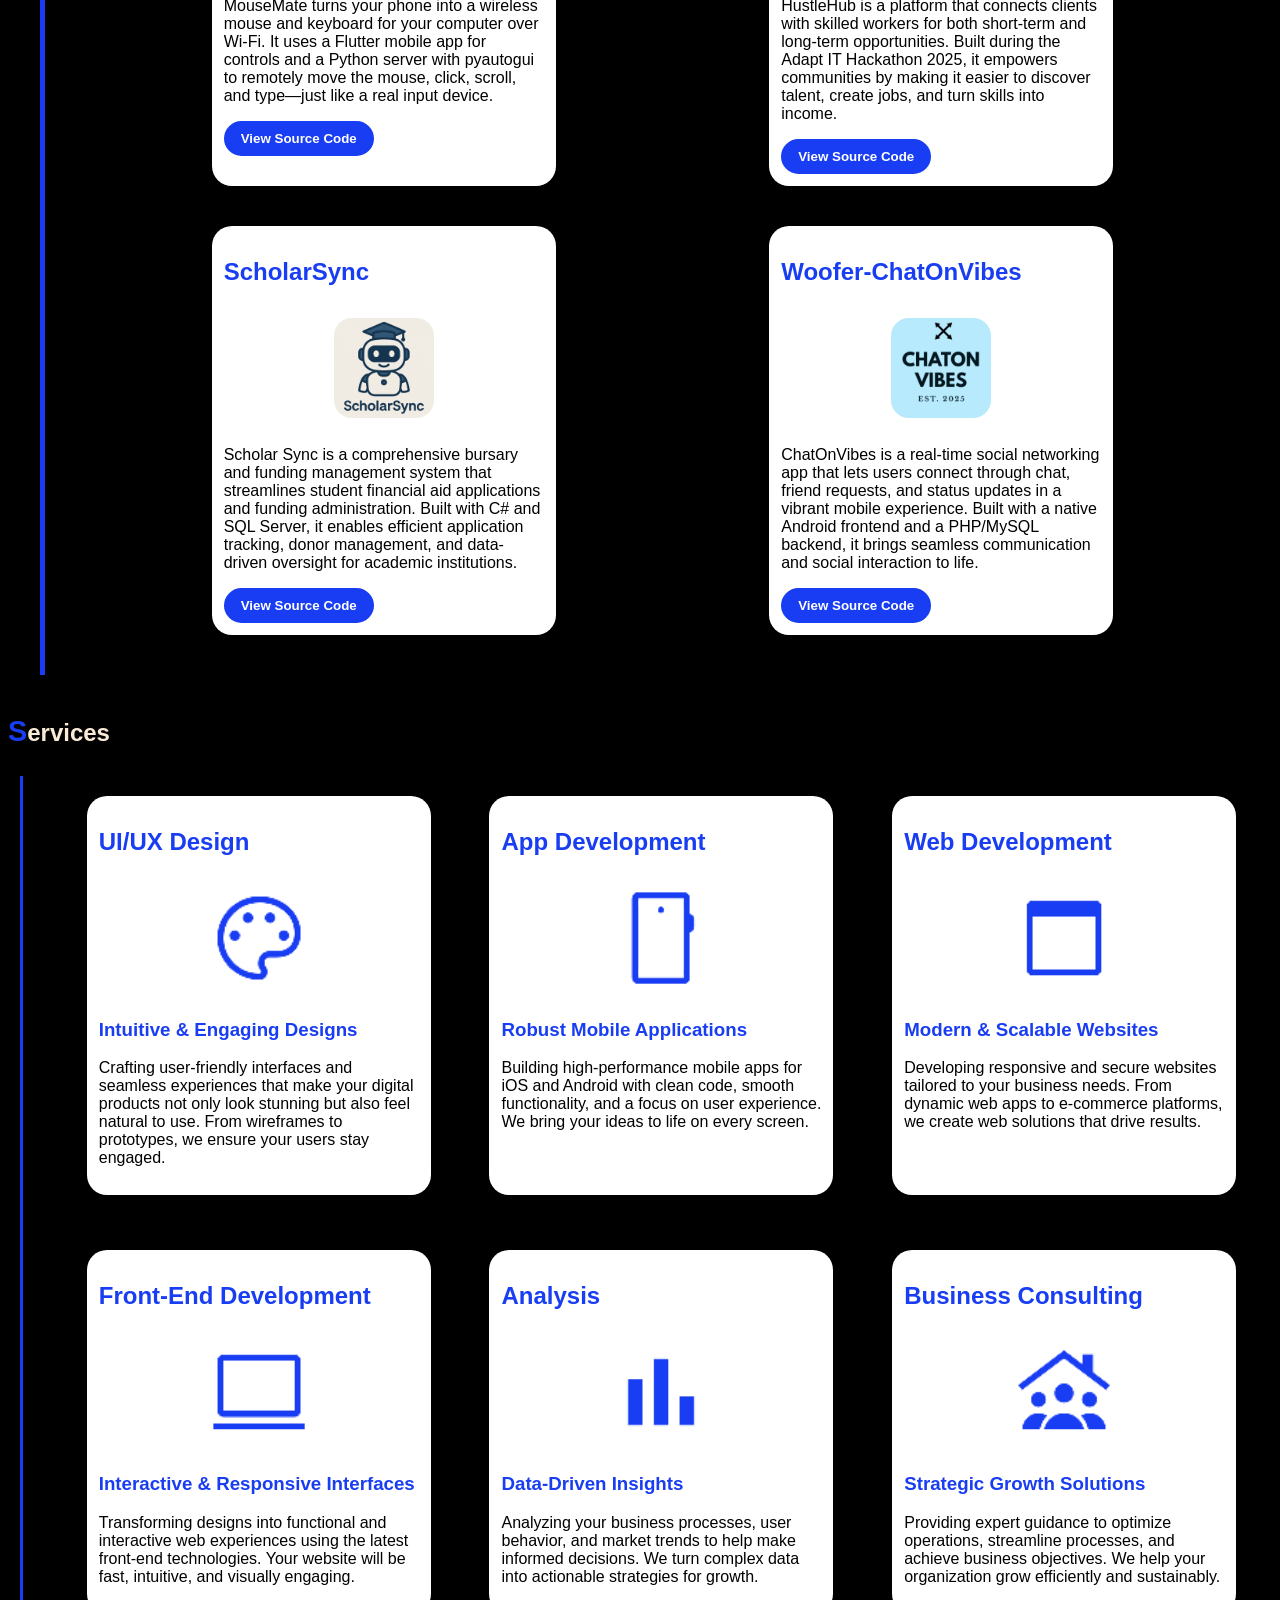
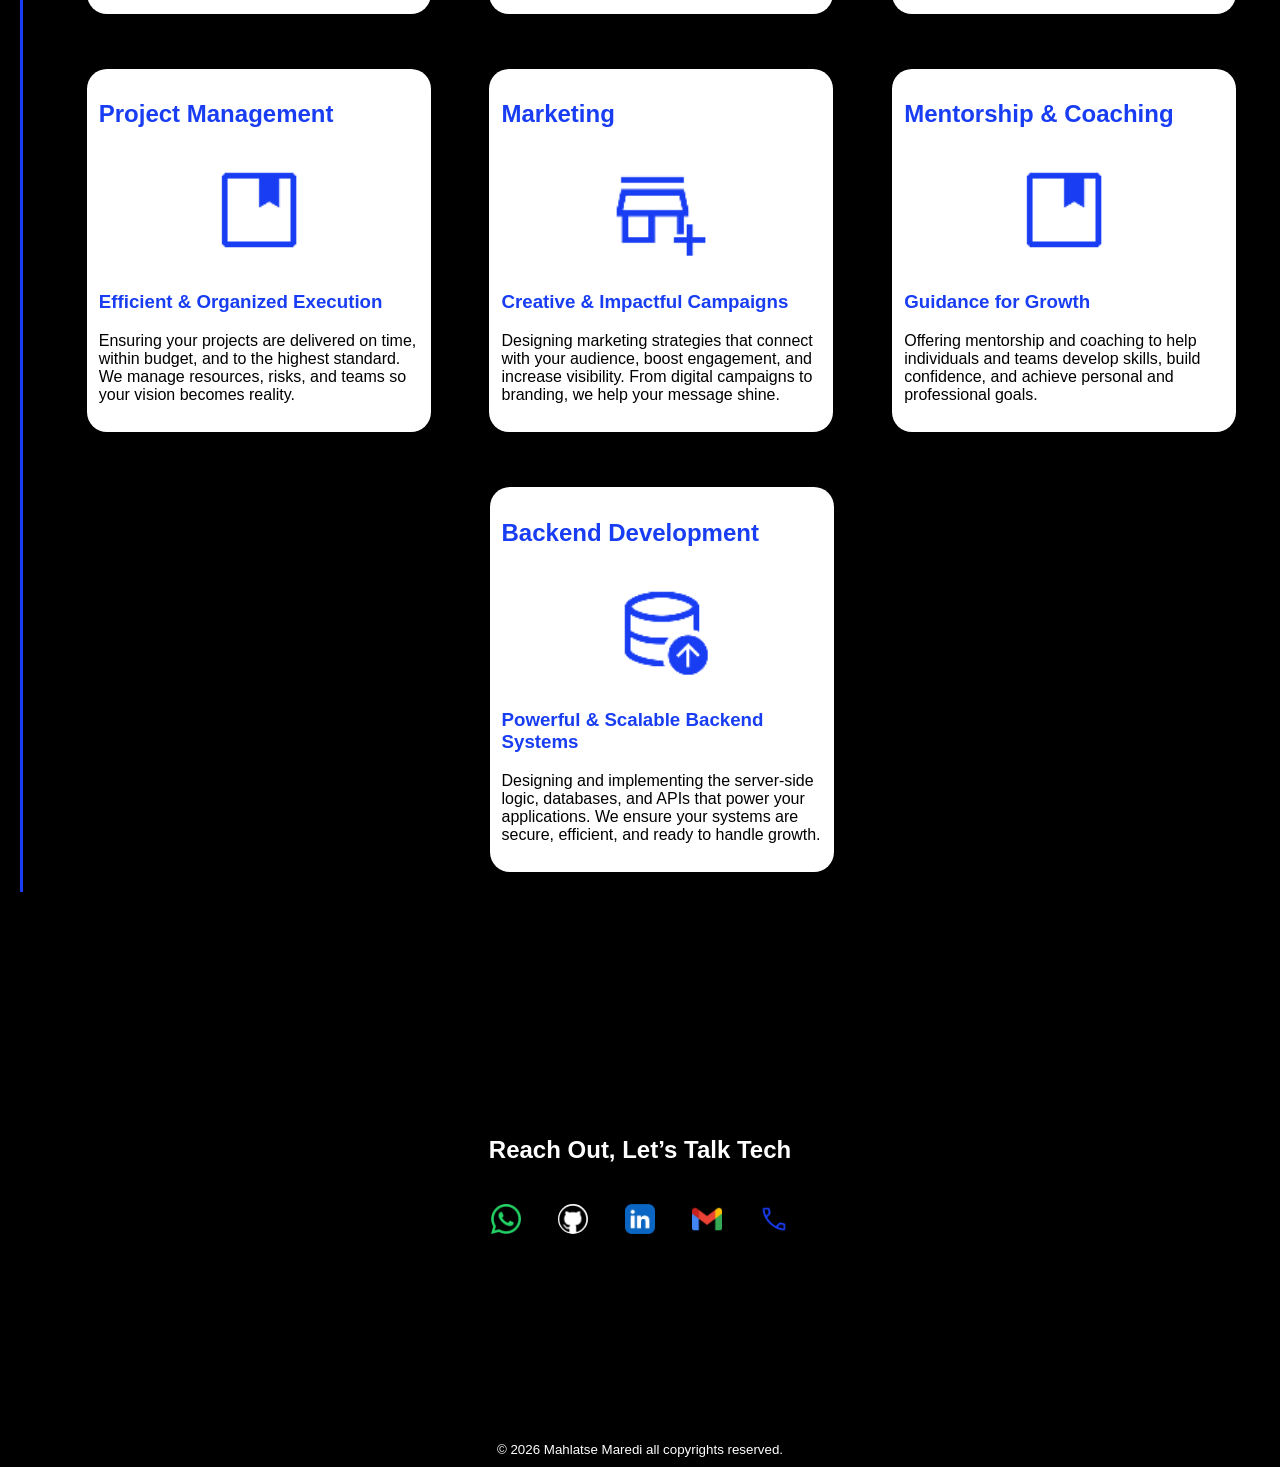
==== commit 3ac92a5e: "switched to sections" ====
--- a/index.html
+++ b/index.html
@@ -75,24 +75,25 @@
 </div>
 
     <header id="header">
-      
+      <nav class="navBar">
         <div id="bar">
               <div id="ln" >
             <image id="logo" src="logos/logo.jpg" alt="this is the logo of my website"></image>
             <h1 id="title">CLAYTON</h1>
         </div>
             <div id="navContainer">
-                <a class="navigation" id="a1" href="index.html">Home</a>
-                <a class="navigation" href="about.html">About</a>
-                <a class="navigation" href="projects.html">Projects</a>
-                <a class="navigation" href="services.html">Services</a>
-                <a class="navigation" href="contact.html">Contact</a>
+                <a class="navigation" id="a1" href="#home">Home</a>
+                <a class="navigation" href="#about">About</a>
+                <a class="navigation" href="#projects">Projects</a>
+                <a class="navigation" href="#services">Services</a>
+                <a class="navigation" href="#contacts">Contact</a>
             </div>
            
-        </div>
+        </div></nav>
     </header>
     <main>
-        <br>
+        <section id="home">
+              <br>
         <div id="intro">
            
             <div id="profile">
@@ -125,6 +126,405 @@
               </div>
             
         </div>
+        </section>
+      <section id="about">
+             <h1 class="subt"><span class="s">A</span>bout</h1>
+            <div class="serviceContainer">
+            <div class="vLine"></div>
+        <div class="serviceId">
+        <div id="aboutId">
+            <p class="aboutDesc">Hi ,I am <span id="fnameId"> Mahlatse Clayton <span id=lnameId >Maredi</span></span>, an aspiring software engineer .</p>
+            <p id="aboutText">I am passionate about technology, problem-solving, and innovation.
+I seek entry-level opportunities and collaborations to contribute and grow professionally.
+I am interested in software development, machine learning, and emerging technologies.
+I value teamwork, creativity, and continuous learning, and aim to connect with like-minded professionals.</p>
+     <div id="skillContainer">
+         <div id="blk" >
+          <ol id="backlist">
+            <li ><strong class="c">Degree  :  </strong> Bsc Computer Science</li>
+            <li><strong class="c">Location :  </strong> Johannesburg , South Africa</li>
+            <li><strong class="c">Age      :  </strong>20</li>
+            <li><strong class="c">Email    :  </strong> mahlatseclayton1@gmail.com</li>
+            <li><strong class="c">Phone    :  </strong> +27 75 283 0167</li>
+        </ol>
+             <div id="bContainer">
+                    <div onclick="showContact()" class="btnId">Contact Me</div>
+                    <div onclick="downloadCV()" class="btnId">Download CV</div>
+                </div>
+      <!-- bars of skills -->
+       
+            </div>
+              <div id="holderId">
+                <p id="overId">Skills Overview</p>
+            <div class="elementId">
+                <div class="percentageId">
+                    <div class="combo">
+                    <div class="pId1">
+                    <p class="pId">Flutter</p>
+                     <p class="pId">78%</p></div>
+                    <div class="line2">
+                    <div id="line1" class="line"></div></div>
+                     </div>
+                </div>
+                <div class="percentageId">
+                    <div class="combo">
+                    <div class="pId1">
+                    <p class="pId">HTML</p>
+                     <p class="pId">80%</p></div>
+                  <div class="line2">
+                    <div id="line3" class="line"></div></div></div>
+                </div>
+                <div class="percentageId">
+                    <div class="combo">
+                    <div class="pId1">
+                    <p class="pId">CSS</p>
+                     <p class="pId">69%</p></div>
+<div class="line2">
+                    <div id="line4" class="line"></div></div>
+                     </div>
+                </div>
+                <div class="percentageId">
+                    <div class="combo">
+                    <div class="pId1">
+                    <p class="pId">Javascipt</p>
+                     <p class="pId">49%</p></div>
+                  <div class="line2">
+                    <div id="line5" class="line"></div></div></div>
+                </div>
+                <div class="percentageId">
+                    <div class="combo">
+                    <div class="pId1">
+                    <p class="pId">Python</p>
+                     <p class="pId">75%</p></div>
+                    <div class="line2">
+                    <div id="line6" class="line"></div></div></div>
+                </div>
+                <div class="percentageId">
+                    <div class="combo">
+                    <div class="pId1">
+                    <p class="pId">C#</p>
+                     <p class="pId">76%%</p></div>
+                    <div class="line2">
+                    <div id="line7" class="line"></div></div></div>
+                </div>
+                <div class="percentageId">
+                    <div class="combo">
+                    <div class="pId1">
+                    <p class="pId">C++</p>
+                     <p class="pId">65%</p></div>
+                    <div class="line2">
+                    <div id="line8" class="line"></div></div></div>
+                </div>
+                <div class="percentageId">
+                    <div class="combo">
+                    <div class="pId1">
+                    <p class="pId">SQL</p>
+                     <p class="pId">90%</p></div>
+                    <div class="line2">
+                    <div id="line9" class="line"></div></div></div>
+                </div>
+                <div class="percentageId">
+                    <div class="combo">
+                    <div class="pId1">
+                        <p class="pId">Cloud Services</p>
+                     <p class="pId">60%</p>
+                    </div>
+                    <div class="line2">
+                    <div id="line10" class="line"></div></div>
+                    </div>
+                    
+                </div>
+                 <div class="percentageId">
+                    <div class="combo">
+                    <div class="pId1">
+                    <p class="pId">JAVA</p>
+                     <p class="pId">69%</p></div>
+<div class="line2">
+                    <div id="line4" class="line"></div></div>
+                     </div>
+                </div>
+                <div class="percentageId">
+                    <div class="combo">
+                    <div class="pId1">
+                    <p class="pId">PHP</p>
+                     <p class="pId">46%</p></div>
+                     <div class="line2">
+                    <div id="line11" class="line"></div></div></div>
+                </div>
+            </div>
+         </div>
+     </div>
+</div>
+        <div id="info">
+        <div id="education" class="edu">
+            <h1 id="t">Education</h1>
+            <br>
+            <!-- education site -->
+             <div class="eduObject">
+                <image class="eduProfile" src="logos/student-icon.png"></image>
+                <p class="nd">National Senior Certificate (Matric)</p>
+               
+             <ul class="desc">
+    <li>Completed Matric in 2023.</li>
+    <li>Focused on Mathematics and Physical Sciences.</li>
+    <li>Achieved an overall average of 81%.</li>
+    <li>Developed strong analytical, problem-solving, and scientific reasoning skills.</li>
+</ul>
+             </div>
+              <div class="eduObject">
+                
+                <p class="nd">Wits University – BSc Computer Science</p>
+                <p class="period">2024 - Present</p>
+                <ul class="desc">
+<li>
+  <strong>Core Coursework & Skills</strong><br>
+  Programming (Java, Python), Data Structures & Algorithms, 
+  Object-Oriented Programming, App Development (Android), 
+  Databases & SQL, Software Engineering principles, 
+  Web Development (HTML, CSS, JavaScript), 
+  Git & GitHub, debugging and testing.
+</li>
+<li>
+  <strong>Current & Upcoming Focus</strong><br>
+  Advanced Algorithms, Machine Learning, Artificial Intelligence, 
+  Advanced Software Development, systems design, 
+  collaborative and real-world project development.
+</li>
+
+
+                </ul>
+                
+             </div>
+        </div>
+        <!-- Experience section -->
+         <div id="Experience" class="edu">
+            <h1 id="t1">Experience</h1>
+            <br>
+            <!-- education site -->
+             <div class="eduObject">
+                <image class="eduProfile" src="logos/user-network-icon.png"></image>
+                <p class="nd">Wits University FYE Mentor</p>
+                <p class="period">2025-Present</p>
+              <ul class="expdesc">
+    <li>Mentored first-year Computer Science students by providing academic guidance, motivation, and support in adjusting to university life.</li>
+    <li>Supported mentees through one-on-one guidance to improve problem-solving skills, time management, and effective communication.</li>
+</ul>
+
+             </div>
+                    <div class="eduObject">
+                <p class="nd">AMLD Africa Student Volunteer</p>
+                <p class="period">26/01/2025 - 29/01/2025</p>
+                <ul class="expdesc">
+                    <li>Assisted with visitor registration and check-ins,<br> ensuring smooth and organized entry.</li>
+
+<li>Provided guidance and support to attendees, <br>answering questions and helping them navigate the event.</li>
+
+<li>Helped maintain a professional and <br>welcoming environment throughout the event.</li>
+                </ul>
+             </div>
+           
+        </div>
+        <!-- Skills section -->
+         </div>
+         </div>
+       </div>
+      </section>
+      <section id="projects">
+           <h1 class="subt"><span class="s">P</span>rojects</h1>
+          <div class="serviceContainer">
+            <div class="vLine"></div>
+        <div class="serviceId">
+        <div id="projects">
+            <div class="serviceBox">
+                <h1 class="serviceTitle">Mentor Mentee Connect</h1>
+                    <div class="logoBox">
+                <image src="images/mmc.jpeg" class="sLogo" alt="this is the logo of the project"></image></div>
+                <p class="sp">MentorMenteeConnect is a smart platform that bridges the gap between mentors and mentees through seamless, AI-powered matching. It makes guidance accessible, meaningful, and impactful—anytime, anywhere.</p>
+                <div class="projectNav">
+                    <button onclick="getUrl()  " class="liveBtn1">Live App</button></a>
+                    <a class="lp" href="https://github.com/mahlatseclayton/MentorMate" _blank>
+                     <button class="liveBtn1">View Source Code</button></a>
+                </div>
+               
+</div>
+       <div class="serviceBox">
+                <h1 class="serviceTitle">MoodleTrack</h1>
+                    <div class="logoBox">
+                <image src="images/moodletrack.png"class="sLogo" alt="this is the logo of the project"></image></div>
+                <p class="sp">MoodleTrack is a cross-platform mobile app that helps Wits University students stay on top of Moodle notifications, deadlines, and events in one place. It also supports personal event tracking with smart reminders, so nothing important slips through the cracks.</p>
+                <div class="projectNav">
+                    
+                     <a class="lp" href="https://github.com/mahlatseclayton/MoodleTrack" _blank>
+                     <button class="liveBtn1">View Source Code</button></a>
+                </div>
+               
+</div>
+       <div class="serviceBox">
+                <h1 class="serviceTitle">MouseMate</h1>
+                    <div class="logoBox">
+                <image src="images/mouseMate.jpg" class="sLogo" alt="this is the logo of the project"></image></div>
+                <p class="sp">MouseMate turns your phone into a wireless mouse and keyboard for your computer over Wi-Fi. It uses a Flutter mobile app for controls and a Python server with pyautogui to remotely move the mouse, click, scroll, and type—just like a real input device.</p>
+                <div class="projectNav">
+                    
+<a class="lp" href="https://github.com/mahlatseclayton/Wifi_Mouse">
+                     <button class="liveBtn1" _blank>View Source Code</button></a>
+                </div>
+               
+</div>
+       <div class="serviceBox">
+                <h1 class="serviceTitle">HustleHub</h1>
+                    <div class="logoBox">
+                <image src="logos/user-network-icon.png" class="sLogo" alt="this is the logo of the project"></image></div>
+                <p class="sp">HustleHub is a platform that connects clients with skilled workers for both short-term and long-term opportunities. Built during the Adapt IT Hackathon 2025, it empowers communities by making it easier to discover talent, create jobs, and turn skills into income.</p>
+                <div class="projectNav">
+                   
+                    <a class="lp" _blank href="https://github.com/Adapt-IT-hackathon/Adapt_It-HustleHub">
+                     <button class="liveBtn1">View Source Code</button></a></div>
+               
+</div>
+       <div class="serviceBox">
+                <h1 class="serviceTitle">ScholarSync</h1>
+                    <div class="logoBox">
+                <image src="images/botFace.png" class="sLogo" alt="this is the logo of the project"></image></div>
+                <p class="sp">Scholar Sync is a comprehensive bursary and funding management system that streamlines student financial aid applications and funding administration. Built with C# and SQL Server, it enables efficient application tracking, donor management, and data-driven oversight for academic institutions.</p>
+                <div class="projectNav">
+                    
+                     <a  _blank class="lp" href="https://github.com/TheurgicThaps/ScholarSync">
+                     <button class="liveBtn1">View Source Code</button></a>
+                </div>
+               
+</div>
+       <div class="serviceBox">
+                <h1 class="serviceTitle">Woofer-ChatOnVibes</h1>
+                    <div class="logoBox">
+                <image src="images/chatOnvibes.png" class="sLogo" alt="this is the logo of the project"></image></div>
+                <p class="sp">ChatOnVibes is a real-time social networking app that lets users connect through chat, friend requests, and status updates in a vibrant mobile experience. Built with a native Android frontend and a PHP/MySQL backend, it brings seamless communication and social interaction to life.</p>
+                <div class="projectNav">
+                    <a  _blank class="lp" href="https://github.com/mahlatseclayton/WOOFERS" >  <button class="liveBtn1">View Source Code</button></a>
+                </div>
+                </div>
+               
+</div>
+</div>
+            </div>
+      </section>
+      <section id="services">
+          <h1 class="subt"><span class="s">S</span>ervices</h1>
+        <div class="serviceContainer">
+            <div class="vLine"></div>
+        <div class="serviceId">
+           
+               <div class="serviceBox">
+                <h1 id="ut" class="serviceTitle">UI/UX Design</h1>
+                <div class="logoBox">
+                    <image class="sLogo" src="icons/ui.png"></image>
+                </div>
+                <h3 class="subtitle">Intuitive & Engaging Designs</h3>
+                <p class="sp">Crafting user-friendly interfaces and seamless experiences that make your digital products not only look stunning but also feel natural to use. From wireframes to prototypes, we ensure your users stay engaged.</p>
+            </div>
+               <div class="serviceBox">
+                <h1 id="ut" class="serviceTitle">App Development</h1>
+                <div class="logoBox">
+                    <image class="sLogo" src="icons/mobile.png"></image>
+                </div>
+                <h3 class="subtitle">Robust Mobile Applications</h3>
+                <p class="sp">Building high-performance mobile apps for iOS and Android with clean code, smooth functionality, and a focus on user experience. We bring your ideas to life on every screen.</p>
+            </div>
+               <div class="serviceBox">
+                <h1 id="ut" class="serviceTitle">Web Development</h1>
+                <div class="logoBox">
+                    <image class="sLogo" src="icons/web.png"></image>
+                </div>
+                <h3 class="subtitle">Modern & Scalable Websites</h3>
+                <p class="sp">Developing responsive and secure websites tailored to your business needs. From dynamic web apps to e-commerce platforms, we create web solutions that drive results.</p>
+            </div>
+               <div class="serviceBox">
+                <h1 id="ut" class="serviceTitle">Front-End Development</h1>
+                <div class="logoBox">
+                    <image class="sLogo" src="icons/frontend.png"></image>
+                </div>
+                <h3 class="subtitle">Interactive & Responsive Interfaces</h3>
+                <p class="sp">Transforming designs into functional and interactive web experiences using the latest front-end technologies. Your website will be fast, intuitive, and visually engaging.</p>
+            </div>
+               <div class="serviceBox">
+                <h1 id="ut" class="serviceTitle">Analysis</h1>
+                <div class="logoBox">
+                    <image class="sLogo" src="icons/analysis.png"></image>
+                </div>
+                <h3 class="subtitle">Data-Driven Insights</h3>
+                <p class="sp">Analyzing your business processes, user behavior, and market trends to help make informed decisions. We turn complex data into actionable strategies for growth.</p>
+            </div>
+                           <div class="serviceBox">
+                <h1 id="ut" class="serviceTitle">Business Consulting</h1>
+                <div class="logoBox">
+                    <image class="sLogo" src="icons/mentor.png"></image>
+                </div>
+                <h3 class="subtitle">Strategic Growth Solutions</h3>
+                <p class="sp">Providing expert guidance to optimize operations, streamline processes, and achieve business objectives. We help your organization grow efficiently and sustainably.</p>
+            </div>
+                                       <div class="serviceBox">
+                <h1 id="ut" class="serviceTitle">Project Management</h1>
+                <div class="logoBox">
+                    <image class="sLogo" src="icons/guide.png"></image>
+                </div>
+                <h3 class="subtitle">Efficient & Organized Execution</h3>
+                <p class="sp">Ensuring your projects are delivered on time, within budget, and to the highest standard. We manage resources, risks, and teams so your vision becomes reality.</p>
+            </div>
+                                       <div class="serviceBox">
+                <h1 id="ut" class="serviceTitle">Marketing</h1>
+                <div class="logoBox">
+                    <image class="sLogo" src="icons/market.png"></image>
+                </div>
+                <h3 class="subtitle">Creative & Impactful Campaigns</h3>
+                <p class="sp">Designing marketing strategies that connect with your audience, boost engagement, and increase visibility. From digital campaigns to branding, we help your message shine.</p>
+            </div>
+                                       <div class="serviceBox">
+                <h1 id="ut" class="serviceTitle">Mentorship & Coaching</h1>
+                <div class="logoBox">
+                    <image class="sLogo" src="icons/guide.png"></image>
+                </div>
+                <h3 class="subtitle">Guidance for Growth</h3>
+                <p class="sp">Offering mentorship and coaching to help individuals and teams develop skills, build confidence, and achieve personal and professional goals.</p>
+            </div>
+                                      <div class="serviceBox">
+                <h1 id="ut" class="serviceTitle">Backend Development</h1>
+                <div class="logoBox">
+                    <image class="sLogo" src="icons/backend.png"></image>
+                </div>
+                <h3 class="subtitle">Powerful & Scalable Backend Systems</h3>
+                <p class="sp">Designing and implementing the server-side logic, databases, and APIs that power your applications. We ensure your systems are secure, efficient, and ready to handle growth.</p>
+            </div>
+        </div>
+        </div>
+      </section>
+      <section id="contacts">
+                            <div class="cContainer">
+                       <h2 id="ct">Reach Out, Let’s Talk Tech</h2>
+                  <div id="reachContainer">
+                            <a href="https://wa.me/27752830167"class="socialLinks">
+                    <image class="clink1" src="logos/whatsapp-color-icon.png" alt="This is a link to my social accounts"></image>
+                    </a>
+                                        <a  href="https://github.com/mahlatseclayton" class="socialLinks">
+                    <image id="git" class="clink1" src="logos/github-icon.png" alt="This is a link to my social accounts"></image>
+                    </a>
+                                        <a href="https://www.linkedin.com/in/mahlatse-maredi-a74650302/" class="socialLinks">
+                    <image class="clink1" src="logos/linkedin-app-icon.png" alt="This is a link to my social accounts"></image>
+                    </a>
+                                        <a href="mailto:mahlatseclayton1@gmail.com" class="socialLinks">
+                    <image class="clink1" src="logos/gmail-icon.png" alt="This is a link to my social accounts" ></image>
+                    </a>
+                    <a class="socialLiinks" href="tel:0752830167">
+                        <image class="clink1" src="logos/call.png" alt="This is a link to my social accounts" ></image>
+                    </a>
+                        </div>
+                      
+                        </div>
+            <footer>
+    <div id="footerC">
+            <small id="ftitle">&copy; 2026 Mahlatse Maredi all copyrights reserved.</small>
+    </div>
+            </footer>
+      </section>
     </main>
     <script src="index.js"></script>
 </body>
--- a/styles.css
+++ b/styles.css
@@ -1,5 +1,8 @@
 *{
     font-family: 'Trebuchet MS', 'Lucida Sans Unicode', 'Lucida Grande', 'Lucida Sans', Arial, sans-serif;
+}
+html {
+  scroll-behavior: smooth;
 }
 #title{
     display:inline-block;
@@ -236,7 +239,12 @@
     font-weight: bold;
 }
 #header{
+    position: sticky;
     margin:0px;
+    top: 0;
+    width: 100%;
+    z-index: 1000;
+
 }
 
 body{
@@ -938,7 +946,8 @@
     margin: 20px;
     display:flex;
     flex-direction: column;
-    flex-wrap: wrap;
+height:500px;
+
     align-items: center;
     margin-bottom: 0;
     justify-content: center;
@@ -974,4 +983,11 @@
 
 #ct{
     color:white;
+}
+.navBar{
+   position: sticky;
+    top: 0;
+    width: 100%;
+    z-index: 1000;
+  background: white;
 }
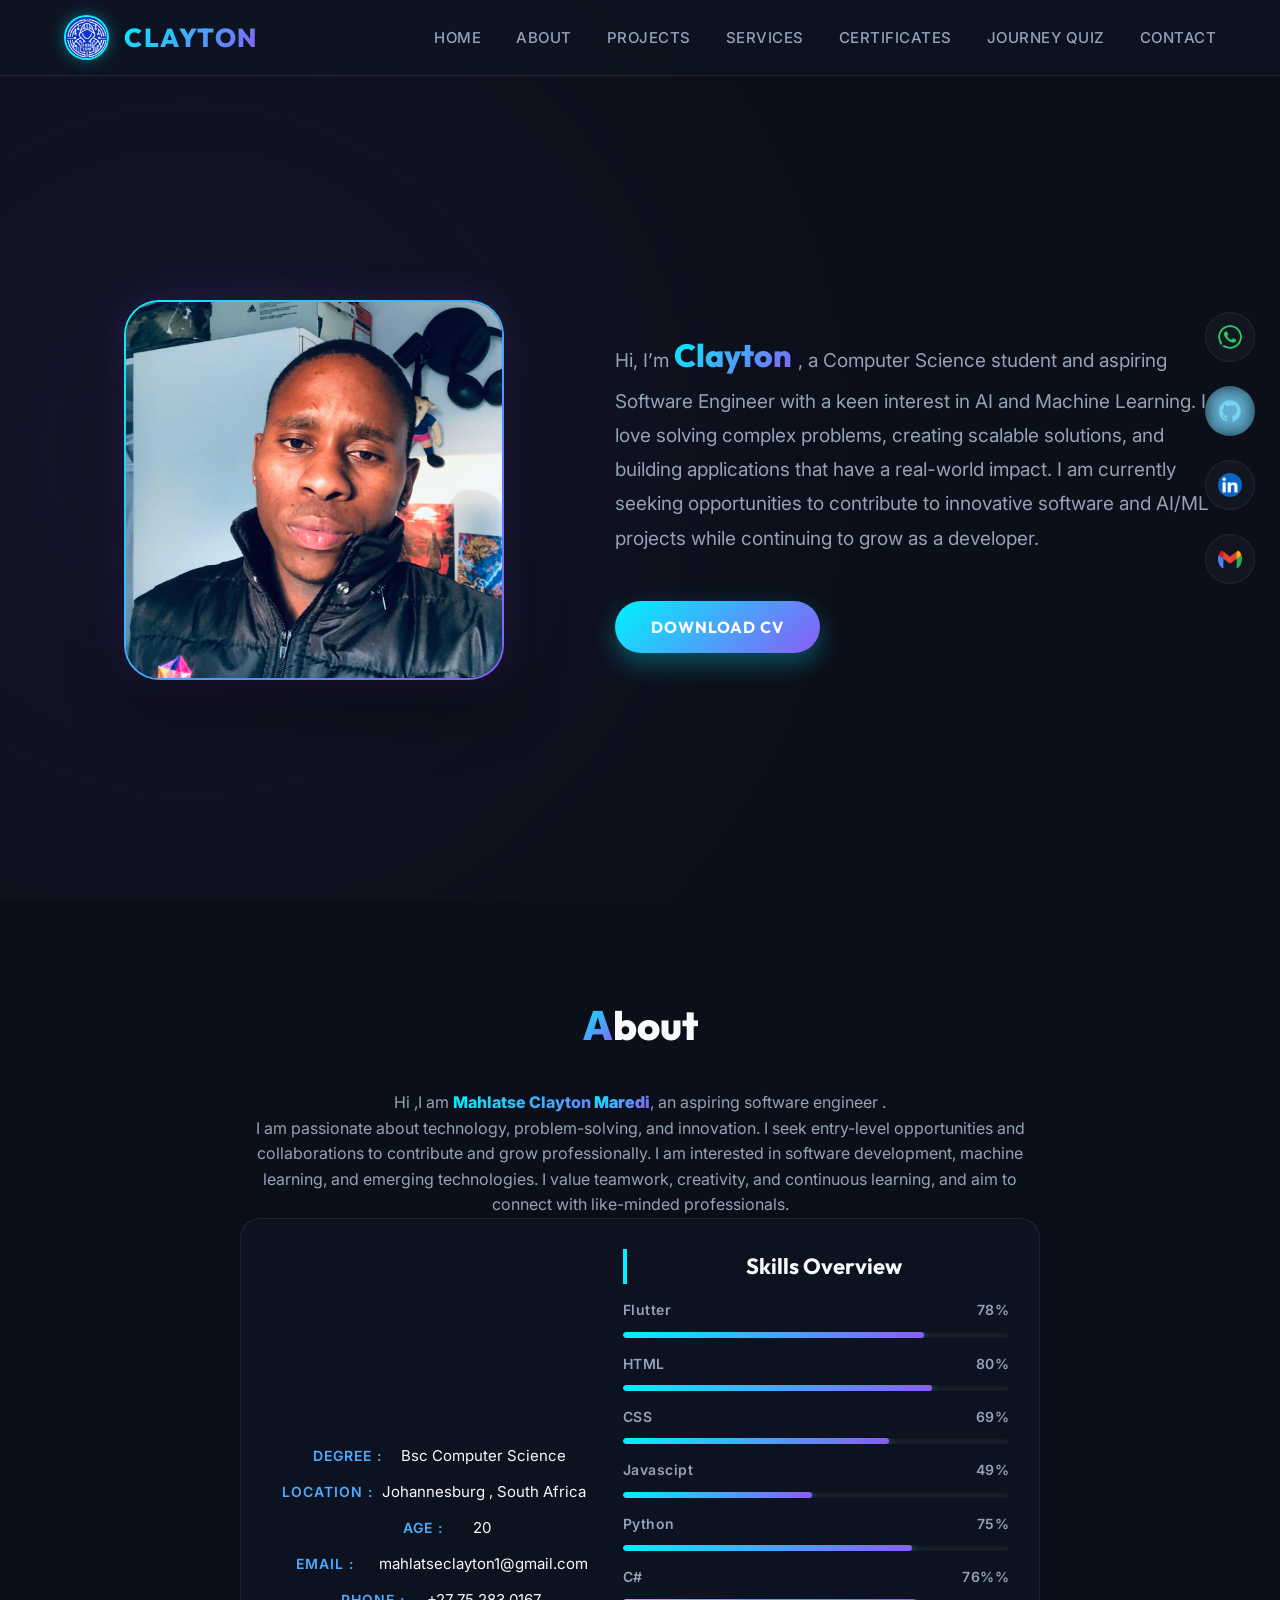
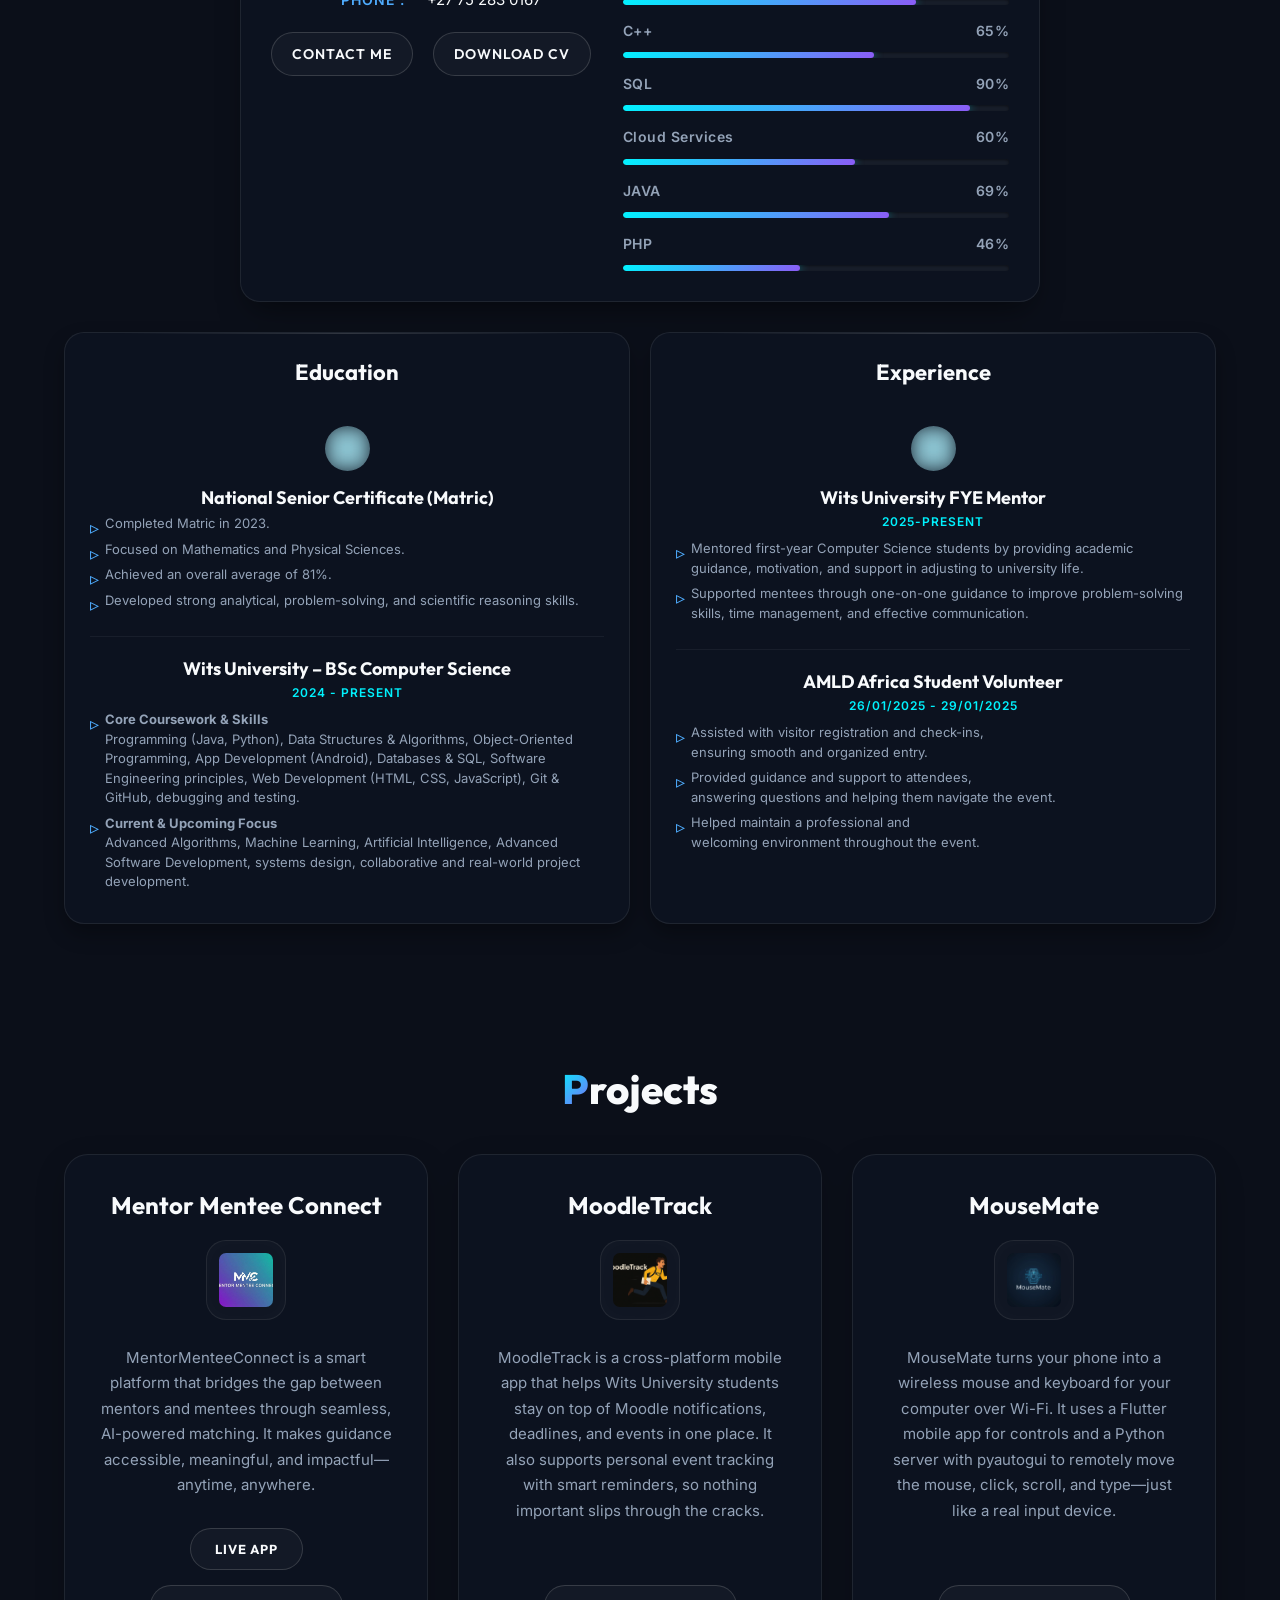
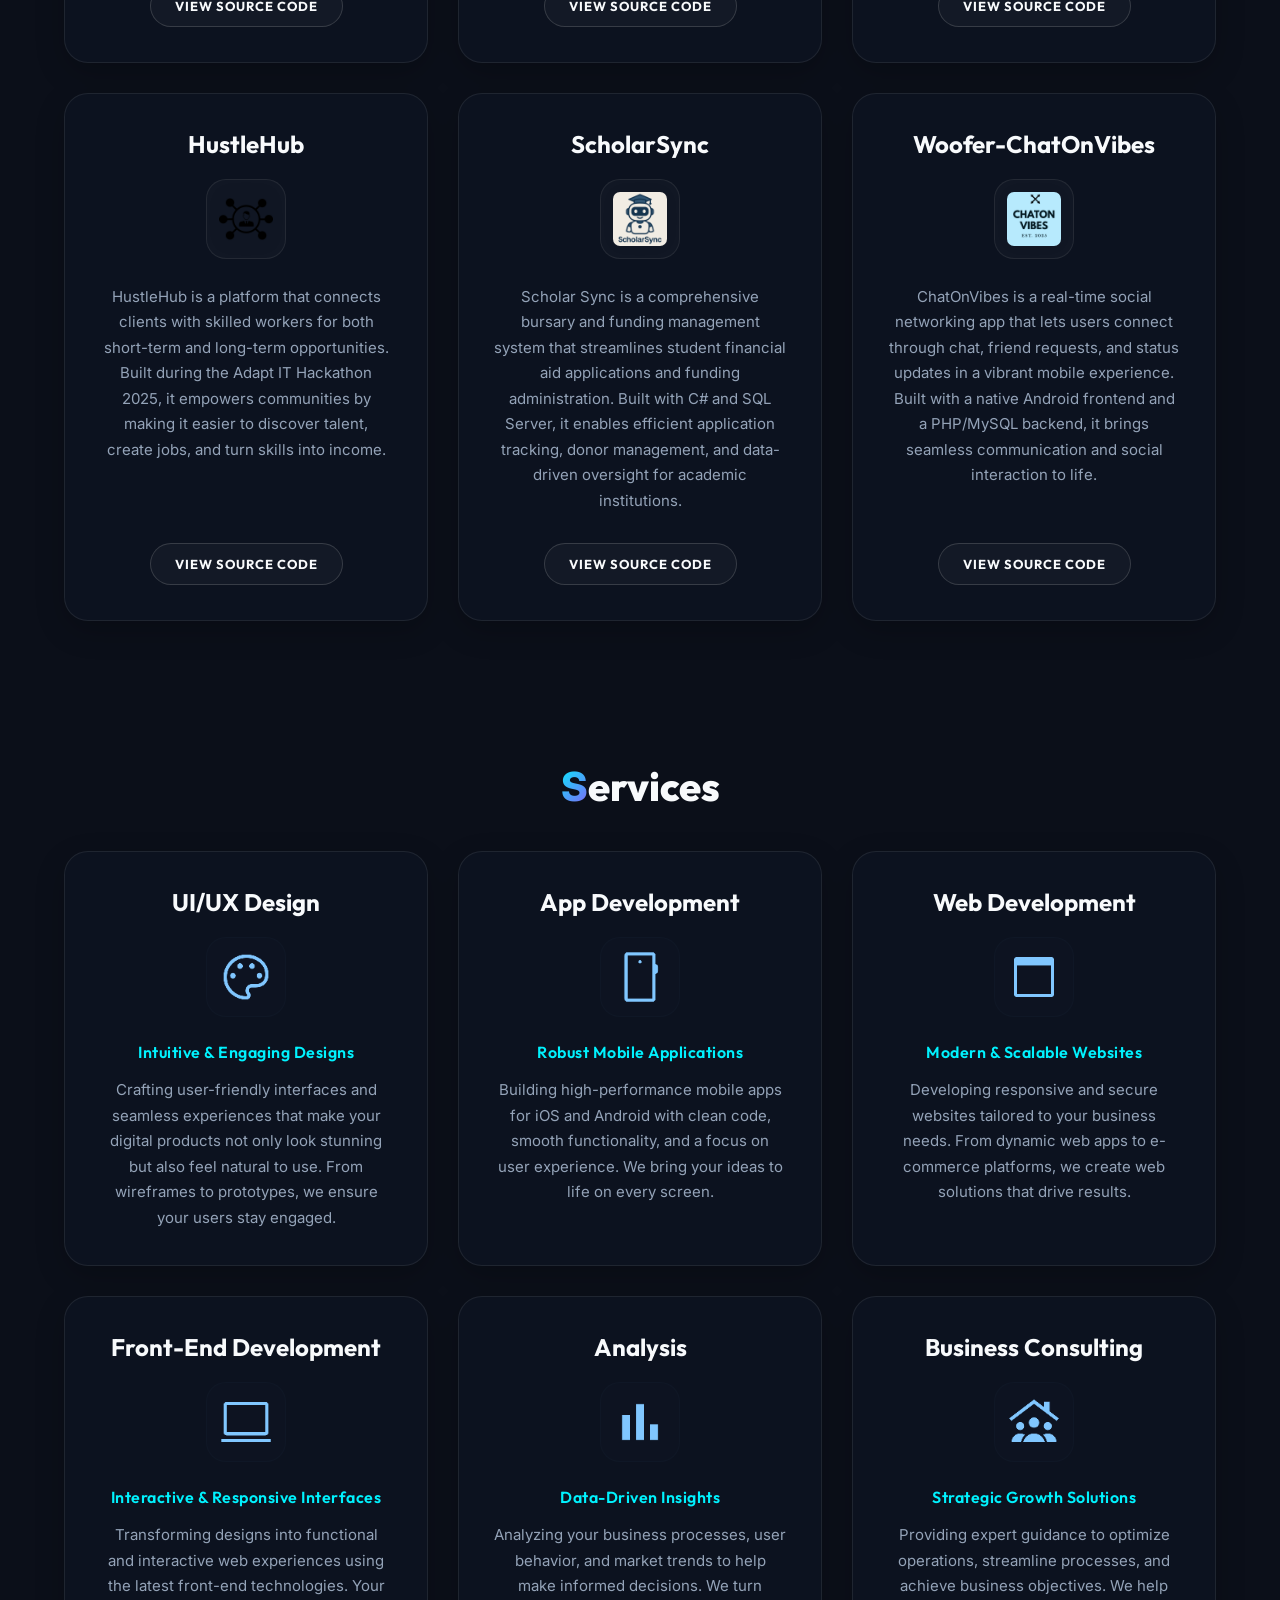
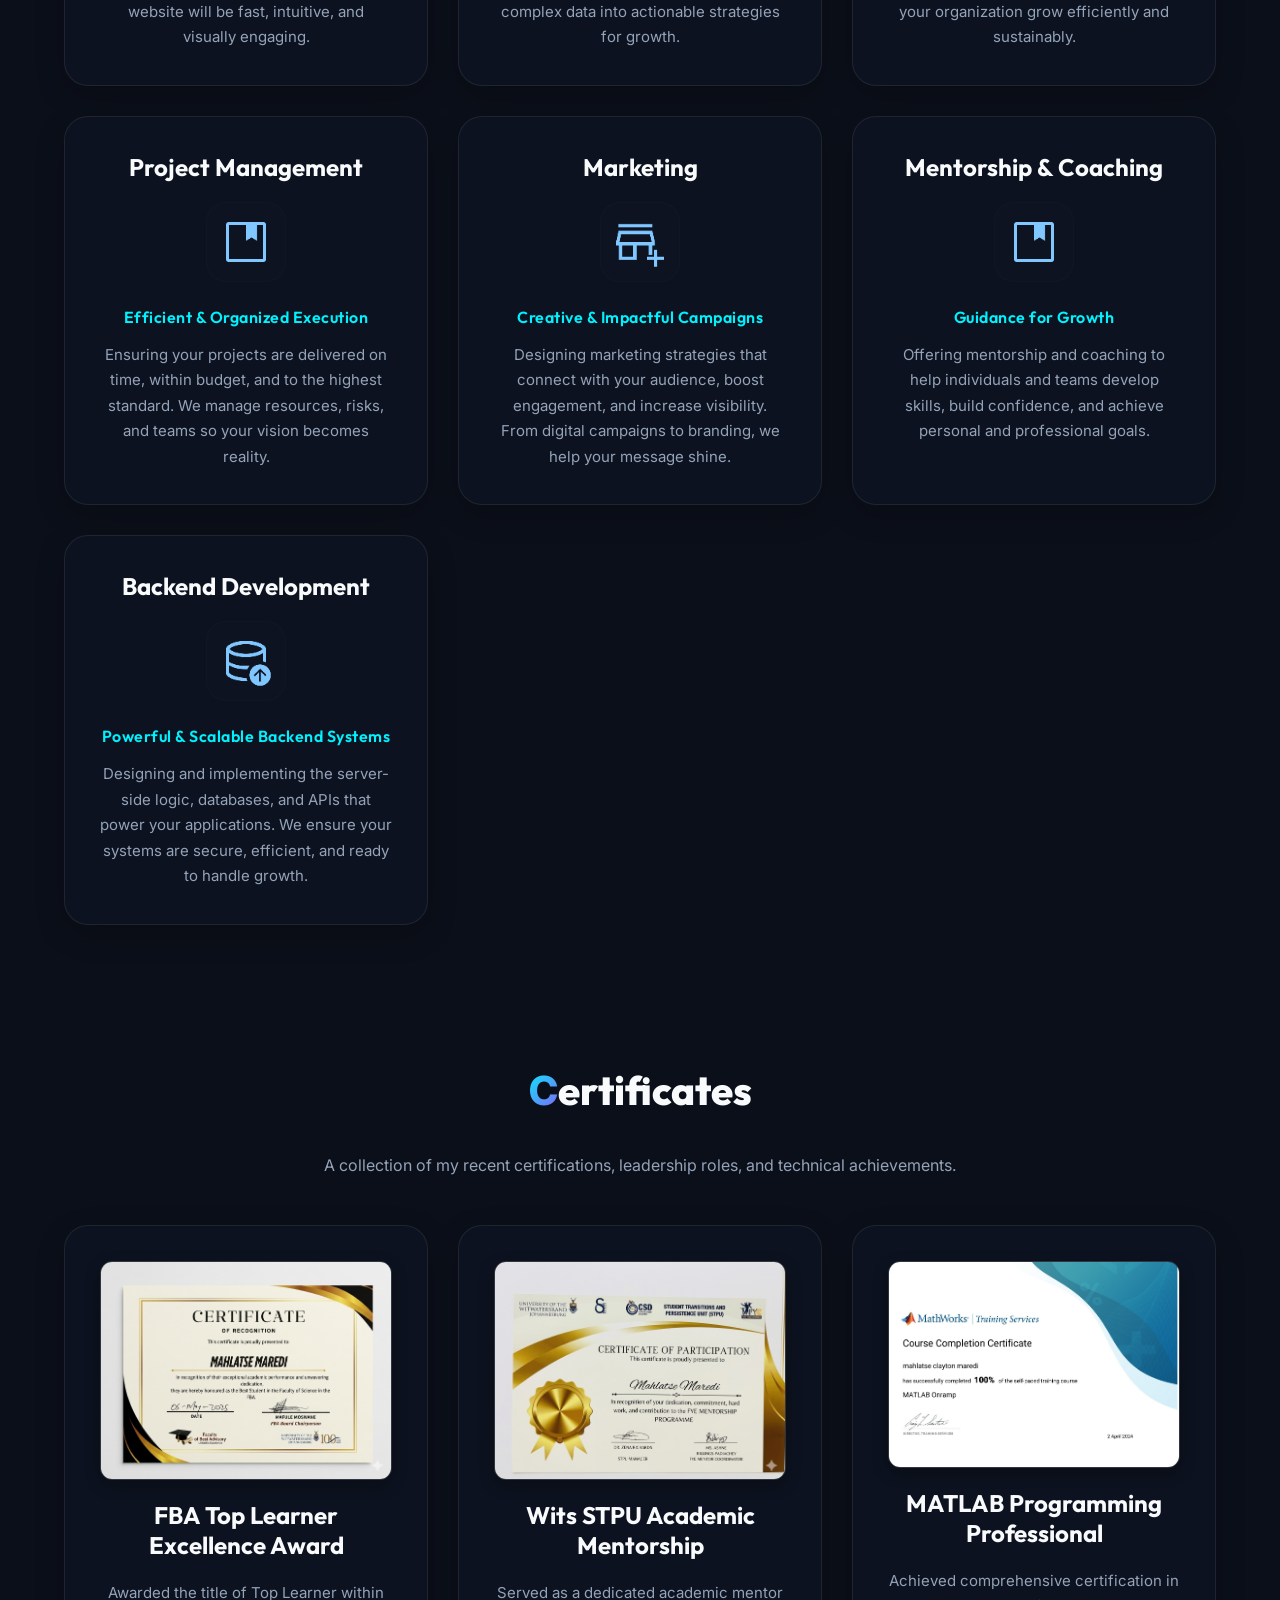
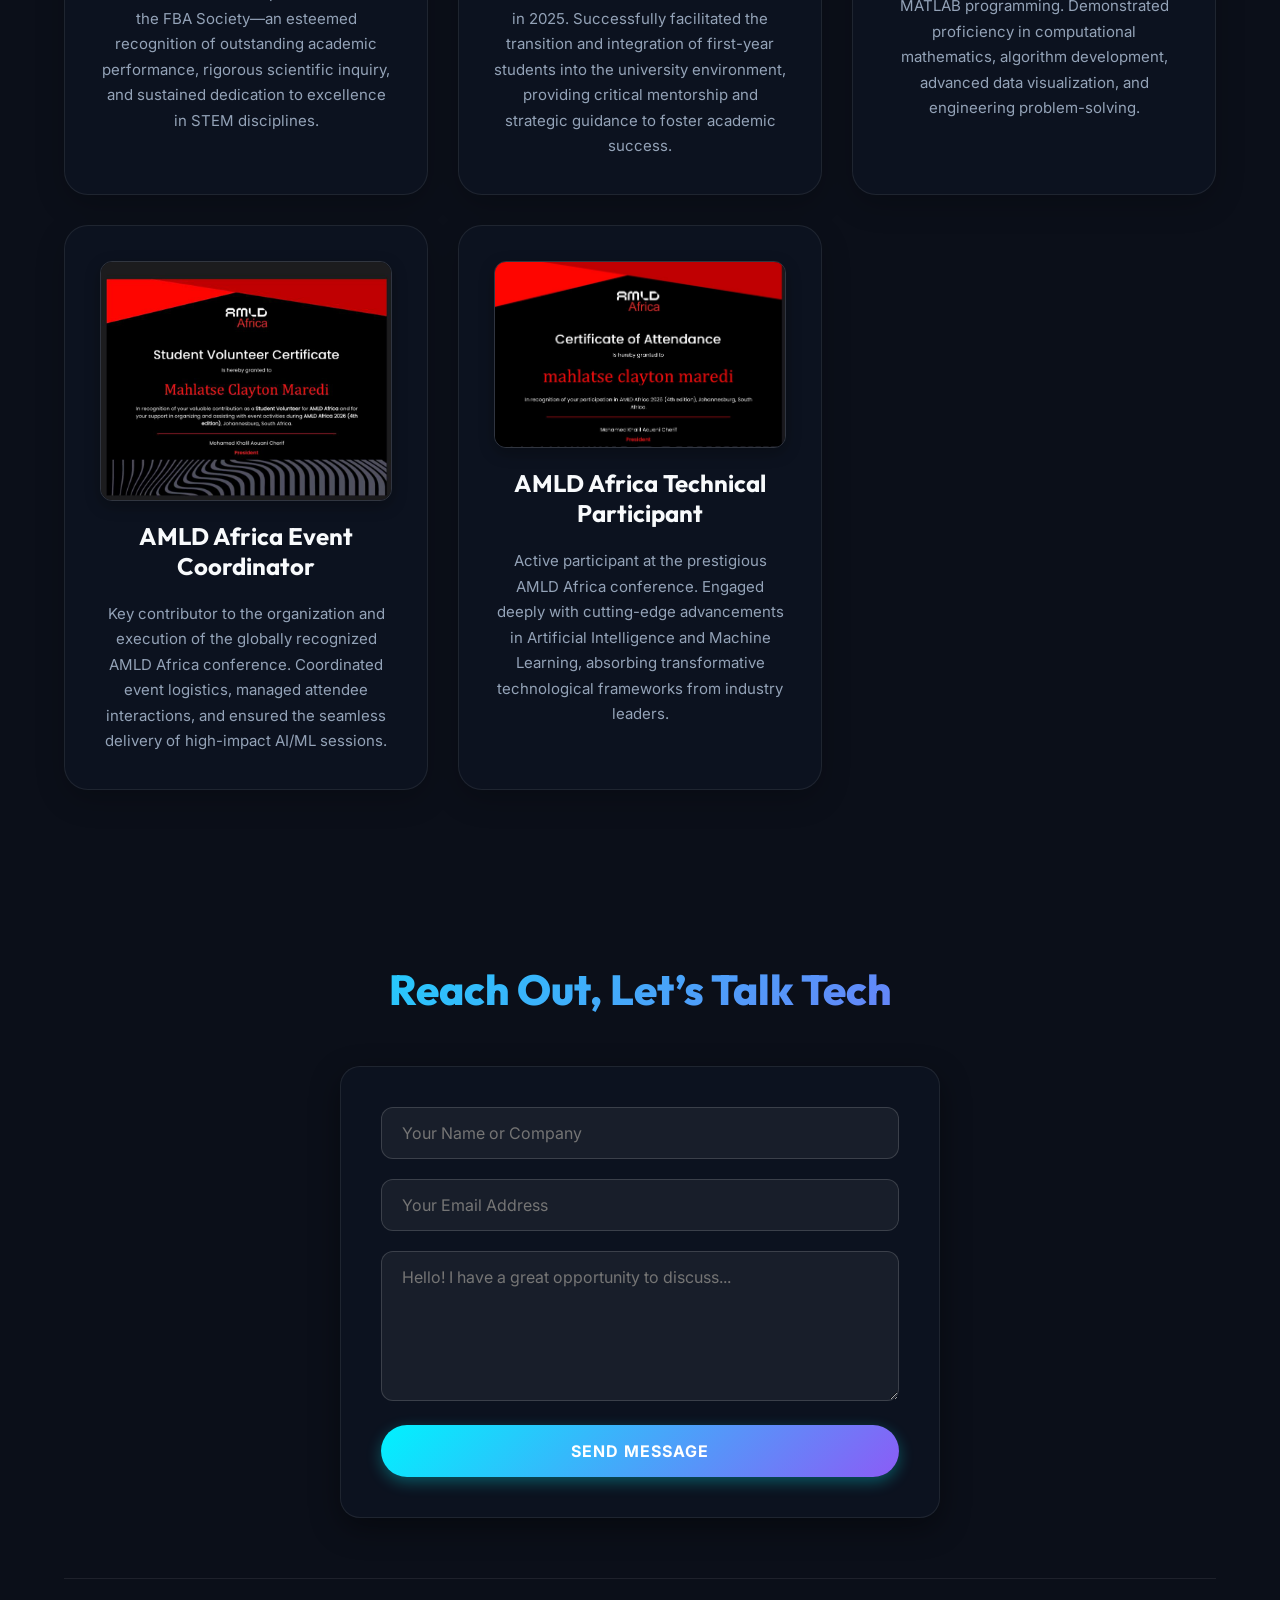
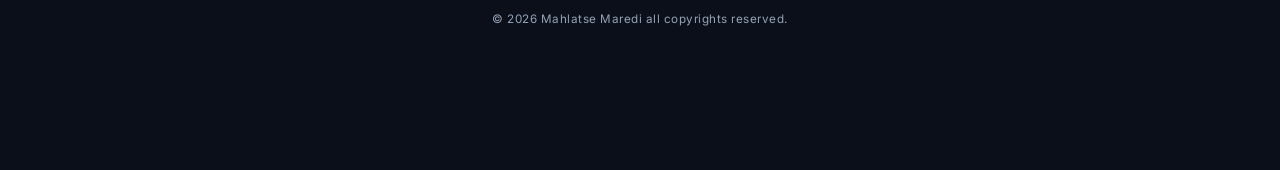
==== commit f65e01e6: "ui updates and functionality added mcwaa" ====
--- a/index.html
+++ b/index.html
@@ -86,6 +86,8 @@
                 <a class="navigation" href="#about">About</a>
                 <a class="navigation" href="#projects">Projects</a>
                 <a class="navigation" href="#services">Services</a>
+                <a class="navigation" href="#certificates">Certificates</a>
+                <a class="navigation" href="journey.html">Journey Quiz</a>
                 <a class="navigation" href="#contacts">Contact</a>
             </div>
            
@@ -97,7 +99,7 @@
         <div id="intro">
            
             <div id="profile">
-                <image  src="images/profile.jpeg" id="picture" alt="This is my picture"></image>
+                <image  src="images/mahlatse.jpeg" id="picture" alt="This is my picture"></image>
             </div>
         
        
@@ -497,28 +499,67 @@
         </div>
         </div>
       </section>
+
+      <section id="certificates">
+          <h1 class="subt"><span class="s">C</span>ertificates</h1>
+          <p style="text-align: center; margin-bottom: 50px; color: var(--text-muted); font-size: 16px;">
+              A collection of my recent certifications, leadership roles, and technical achievements.
+          </p>
+          <div class="certGrid">
+              <div class="serviceBox certBox">
+                  <img src="certificates/fba.png" alt="FBA Top Learner" class="certImg" onerror="this.src='logos/student-icon.png'">
+                  <h1 class="serviceTitle">FBA Top Learner Excellence Award</h1>
+                  <p class="sp">Awarded the title of Top Learner within the FBA Society—an esteemed recognition of outstanding academic performance, rigorous scientific inquiry, and sustained dedication to excellence in STEM disciplines.</p>
+              </div>
+              
+              <div class="serviceBox certBox">
+                  <img src="certificates/mentor.png" alt="Wits STPU Mentorship" class="certImg" onerror="this.src='logos/student-icon.png'">
+                  <h1 class="serviceTitle">Wits STPU Academic Mentorship</h1>
+                  <p class="sp">Served as a dedicated academic mentor in 2025. Successfully facilitated the transition and integration of first-year students into the university environment, providing critical mentorship and strategic guidance to foster academic success.</p>
+              </div>
+
+              <div class="serviceBox certBox">
+                  <img src="certificates/matlab.jpg" alt="MATLAB Certification" class="certImg" onerror="this.src='logos/student-icon.png'">
+                  <h1 class="serviceTitle">MATLAB Programming Professional</h1>
+                  <p class="sp">Achieved comprehensive certification in MATLAB programming. Demonstrated proficiency in computational mathematics, algorithm development, advanced data visualization, and engineering problem-solving.</p>
+              </div>
+
+              <div class="serviceBox certBox">
+                  <img src="certificates/amld_volunteer.jpg" alt="AMLD Africa Volunteer" class="certImg" onerror="this.src='logos/student-icon.png'">
+                  <h1 class="serviceTitle">AMLD Africa Event Coordinator</h1>
+                  <p class="sp">Key contributor to the organization and execution of the globally recognized AMLD Africa conference. Coordinated event logistics, managed attendee interactions, and ensured the seamless delivery of high-impact AI/ML sessions.</p>
+              </div>
+
+              <div class="serviceBox certBox">
+                  <img src="certificates/amld_atendee.jpg" alt="AMLD Africa Attendee" class="certImg" onerror="this.src='logos/student-icon.png'">
+                  <h1 class="serviceTitle">AMLD Africa Technical Participant</h1>
+                  <p class="sp">Active participant at the prestigious AMLD Africa conference. Engaged deeply with cutting-edge advancements in Artificial Intelligence and Machine Learning, absorbing transformative technological frameworks from industry leaders.</p>
+              </div>
+          </div>
+      </section>
+
       <section id="contacts">
                             <div class="cContainer">
                        <h2 id="ct">Reach Out, Let’s Talk Tech</h2>
-                  <div id="reachContainer">
-                            <a href="https://wa.me/27752830167"class="socialLinks">
-                    <image class="clink1" src="logos/whatsapp-color-icon.png" alt="This is a link to my social accounts"></image>
-                    </a>
-                                        <a  href="https://github.com/mahlatseclayton" class="socialLinks">
-                    <image id="git" class="clink1" src="logos/github-icon.png" alt="This is a link to my social accounts"></image>
-                    </a>
-                                        <a href="https://www.linkedin.com/in/mahlatse-maredi-a74650302/" class="socialLinks">
-                    <image class="clink1" src="logos/linkedin-app-icon.png" alt="This is a link to my social accounts"></image>
-                    </a>
-                                        <a href="mailto:mahlatseclayton1@gmail.com" class="socialLinks">
-                    <image class="clink1" src="logos/gmail-icon.png" alt="This is a link to my social accounts" ></image>
-                    </a>
-                    <a class="socialLiinks" href="tel:0752830167">
-                        <image class="clink1" src="logos/call.png" alt="This is a link to my social accounts" ></image>
-                    </a>
-                        </div>
+                  <form action="https://formsubmit.co/mahlatseclayton1@gmail.com" method="POST" id="contactForm">
+                      <!-- Direct subject line for recruiters as requested -->
+                      <input type="hidden" name="_subject" value="-Recruiter cachy line">
+                      <input type="hidden" name="_captcha" value="false">
+                      <!-- Removing FormSubmit branding and redirecting to default Thank You page nicely -->
+                      <input type="hidden" name="_template" value="table">
                       
-                        </div>
+                      <div class="inputGroup">
+                          <input type="text" name="name" required placeholder="Your Name or Company">
+                      </div>
+                      <div class="inputGroup">
+                          <input type="email" name="email" required placeholder="Your Email Address">
+                      </div>
+                      <div class="inputGroup">
+                          <textarea name="message" required placeholder="Hello! I have a great opportunity to discuss..."></textarea>
+                      </div>
+                      <button type="submit" class="submitBtn">Send Message</button>
+                  </form>
+                               </div>
             <footer>
     <div id="footerC">
             <small id="ftitle">&copy; 2026 Mahlatse Maredi all copyrights reserved.</small>
--- a/styles.css
+++ b/styles.css
@@ -1,993 +1,847 @@
-*{
-    font-family: 'Trebuchet MS', 'Lucida Sans Unicode', 'Lucida Grande', 'Lucida Sans', Arial, sans-serif;
-}
+@import url('https://fonts.googleapis.com/css2?family=Inter:wght@300;400;500;600;700&family=Outfit:wght@300;400;600;700;800&display=swap');
+
+:root {
+  --bg: #0B0F19; /* Deep Space Slate */
+  --bg-glass: rgba(14, 20, 34, 0.75);
+  --glass-border: rgba(255, 255, 255, 0.08);
+  --glass-highlight: rgba(255, 255, 255, 0.15);
+  
+  --text-main: #F8FAFC;
+  --text-muted: #94A3B8;
+  
+  --accent-1: #00F2FE; /* Neon Cyan */
+  --accent-2: #4FACFE; /* Soft Blue */
+  --accent-3: #8B5CF6; /* Vibrant Violet */
+  
+  --gradient-main: linear-gradient(135deg, var(--accent-1), var(--accent-3));
+  --gradient-subtle: linear-gradient(135deg, rgba(0, 242, 254, 0.1), rgba(139, 92, 246, 0.1));
+}
+
+* {
+    margin: 0;
+    padding: 0;
+    box-sizing: border-box;
+    font-family: 'Inter', sans-serif;
+}
+
+h1, h2, h3, h4, h5, h6, #title, .subt {
+    font-family: 'Outfit', sans-serif;
+}
+
 html {
-  scroll-behavior: smooth;
-}
-#title{
-    display:inline-block;
-      
-        color:white;
-        align-items: center;
-        font-size: 30px;
-        /* font-style:italic; */
-        font-family:arial,'Times New Roman', Times, serif;
-    
-        
-}
-#contactContainer{
-    display:flex;
-    flex-direction: column;
-    gap:15px;
-    width:400px;
-    height:600px;
-    justify-content: center;
-
-}
-#cnl{
-    color:#183df2;
-}
-.navigation.active{
-        font-weight: bold;
-    text-decoration-color:white;
-    text-decoration-thickness: 3px;
-    transform: scale(1.2);
-    color:white;
-}
-.navigation:active{
-    
-    font-weight: bold;
-    text-decoration-color:white;
-    text-decoration-thickness: 3px;
-    transform: scale(1.2);
-    color:white;
-}
-.navigation{
-    box-sizing: border-box;
-    text-decoration: none;
-    color:rgb(181, 219, 245);
-    font-weight: bold;
-    border: 4px solid transparent;
-    transition:  0.3s ease, transform 0.3s ease;
-}
-.navigation:hover{
-    background-color:rgb(143, 135, 211);
-    cursor: pointer;
-    border-radius:12px;
-    text-decoration-color:white;
-    text-decoration-thickness: 3px;
-    border:4px solid white;
-    padding:4px;
-
-}
-#profile{
-    display: inline;
-}
-
-#picture{
-    height: 480px;
-    border: 5px solid #183df2;
-    border-radius: 45px;
-    width:350px;
-    margin:3px;
-    margin-left: 49px;
-    margin-right: 20px;
-    margin-bottom: 0px;
-}
-#picture:hover{
-    transform: scale(1.05);
-  
-
-}
-.clink1:hover{
-    box-shadow: #020a36;
-    border-radius: 12px;
-}
-.clink:hover{
-    transform:scale(1.05);
-    border: #183df2 solid 2px;
-    padding: 3px;
-    border-radius: 12px;
-}
-#contact_links:hover{
-    display: flex;
-    width:310px;
-      margin:17px;
-    align-items:right;
-    animation-play-state: paused;
-    justify-content: space-around;
-    flex:1px;
-
-}
-.socialLinks :hover{
-    animation-play-state: paused;
-}
-#contact_links:hover a{
-    animation-play-state: paused;
-}
-.socialLinks:active{
-    animation-play-state: paused;
-}
-#intro{
-    display: flex;
-    justify-content: center;
-       flex-wrap: wrap;
-    gap:20px;
-   
-}
-#phrase{
-    margin-top: 70px;
-     opacity: 0;   
-     color:white;
-       margin-bottom: 90px;          
-    transform: translateX(100%); 
-    transition: opacity 1s ease, transform 3s ease;
-}
-#phrase.show {
-    opacity: 1;
-    transform: translateY(0);
-}
-
-#name{
-    font-size: 20px;
-    font-weight: bold;
-    color:#183df2
-}
-#introbox{
-
-    width: 400px;
-    margin-top: 90px;
-  
-}
-#contact_links{
-    display: flex;
-      width: auto;
-    height: auto;
-    position: relative;
-   
-    padding-top: 0px;
-     overflow: hidden; 
-    align-items: center;
-    margin:0px;
-    justify-content: space-around;
-    flex:1px;
-}
-#contact_links a{
-    width: 30px;
-    height: 30px;
-
-    transform-origin: 100px 0; 
-    animation: orbit 5s linear infinite;
-}
-
-#contact_links a:nth-child(1) {
-    animation-delay: 0s;
-}
-#contact_links a:nth-child(2) {
-    animation-delay: 1.25s;
-}
-#contact_links a:nth-child(3) {
-    animation-delay: 2.5s;
-}
-#contact_links a:nth-child(4) {
-    animation-delay: 3.75s;
-}
-
-@keyframes orbit {
-    from {
-        transform: rotate(0deg) translateX(100px) rotate(0deg);
-    }
-    to {
-        transform: rotate(360deg) translateX(100px) rotate(-360deg);
-    }
-    
-}
-@keyframes fall {
-    from {
-        transform: translate(0, 0);
-        opacity: 0;
-    }
-    10% {
-        opacity: 1;
-    }
-    to {
-        transform: translate(-20px, -120vh);
-        opacity: 0;
-    }
-}
-
-#logo{
-    width:40px;
-    height:40px;
-    margin-top: 18px;
-    margin:3px;
-    padding: 5px;
-    background-color: #183df2;
-    border-radius: 25px;;
-}
-#git{
-    background-color: white;
-    border-radius: 40px;;
-}
-.clink{
-    height:30px;
-    width:30px;
-}
-.clink1{
-    height:30px;
-    margin:10px;
-    width:30px;
-}
-#ln{
-    display:flex;
-    margin-left:20px;
-    justify-content: center;
-    align-items: center;
-}
-#d:hover{
-    background-color: blue;
-    cursor: pointer;
-}
-#d{
-    color:white;
-    display: inline;
-    background-color: #183df2;
-    margin-top:40px;
-    align-items: center;
-    padding:8px;
-    border-radius: 20px;
-    font-weight: bold;
-}
-#header{
-    position: sticky;
-    margin:0px;
-    top: 0;
-    width: 100%;
-    z-index: 1000;
-
-}
-
-body{
-    margin:0px;
-    justify-content: center;
-    background-color: black;
-    overflow: auto;
-}
-#bar{
-    display: flex;
-    background-color: #183df2;
-    flex:1px;
-    margin:0px;
-    gap:40px;
-    align-items: center;
-    justify-content: space-between;
-}
-#navContainer{
-    display: flex;
-    font-size:17px;
-    justify-content: space-around;
-    margin-right: 100px;
-    margin-left: 0px;
-    gap: 40px;
-    
-}
-
+    scroll-behavior: smooth;
+    background-color: var(--bg);
+    color: var(--text-main);
+}
+
+body {
+    overflow-x: hidden;
+    position: relative;
+    -webkit-font-smoothing: antialiased;
+}
+
+/* Background Animated Particles */
 .circles-bg {
     position: fixed;
     top: 0;
     left: 0;
     width: 100%;
     height: 100%;
+    z-index: -1;
+    background: radial-gradient(circle at 15% 50%, rgba(139, 92, 246, 0.08), var(--bg) 60%);
     overflow: hidden;
-    z-index: -1; 
-    background: black; 
 }
 
 .circles-bg span {
     position: absolute;
     bottom: -150px;
-    width: 40px;
-    height: 40px;
-    background: rgba(24, 61, 242, 0.2);
+    background: radial-gradient(circle, rgba(139,92,246,0.15) 0%, transparent 70%);
+    box-shadow: 0 0 20px rgba(0, 242, 254, 0.1);
     border-radius: 50%;
-    animation: fall 15s linear infinite;
-}
-
-
-.circles-bg span:nth-child(1) {
-    left: 10%;
-    width: 20px;
-    height: 20px;
-    animation-duration: 10s;
-}
-
-.circles-bg span:nth-child(2) {
-    left: 25%;
-    width: 50px;
-    height: 50px;
-    animation-duration: 18s;
-}
-
-.circles-bg span:nth-child(3) {
-    left: 40%;
-    width: 30px;
-    height: 30px;
-    animation-duration: 14s;
-}
-
-.circles-bg span:nth-child(4) {
-    left: 55%;
-    width: 60px;
-    height: 60px;
-    animation-duration: 20s;
-}
-
-.circles-bg span:nth-child(5) {
-    left: 70%;
-    width: 25px;
-    height: 25px;
-    animation-duration: 12s;
-}
-
-.circles-bg span:nth-child(6) {
-    left: 85%;
-    width: 45px;
-    height: 45px;
-    animation-duration: 16s;
-}
-
-.circles-bg span:nth-child(7) {
-    left: 95%;
-    width: 15px;
-    height: 15px;
-    animation-duration: 9s;
-}
-
-@keyframes fall {
-    0% {
-        transform: translateY(0);
-        opacity: 0;
-    }
-    10% {
-        opacity: 1;
-    }
-    100% {
-        transform: translateY(-120vh);
-        opacity: 0;
-    }
-}
-
-/* about page */
-#Experience{
-     background-color:white;
-    border-radius: 20px;
-    display:flex;
-    padding:9px;
-    margin:12px;
-    justify-content: center;
-    flex-wrap: wrap;
-    margin:12px;
-    flex-direction: column;
-    border: 4px solid #183df2;
-}
-
-.eduObject{
-        justify-content: center;
-        align-items: center;
-}
-#backlist li{
-    margin:15px;
-}
-#overId{
-    font-size: 23px;
-    color:#183df2;
-    text-decoration: underline;
-}
-#education{
- background-color:white;
-    border-radius: 20px;
-    
-    display:flex;
-    padding:9px;
-    margin:12px;
-    flex-wrap: wrap;
-    flex-direction: column;
-    border: 4px solid #183df2;
-}
-#education li{
-    color:black;
-}
-
-#t1{
-    font-weight: bold;
-    color:#183df2;
-}
-.expdesc li{
-    color:black;
-}
-.period{
-    color:#183df2;
-    font-weight: bold;
-}
-.desc li{
-    color:white;
-}
-.nd{
-    font-weight: bold;
-    color:#183df2;
-}
-.eduProfile{
-    width: 100px;
-    height:100px;
-       margin-left:170px;
-    border-radius:25px;
-    background-color:white;
-}
-#t{
-     font-weight: bold;
-    color:#183df2;
-}
-
-#info{
-    display:flex;
-    justify-content: space-around;
-    flex:2px;
-    padding:20px;
-    overflow: auto;
-   
-}
-.edu{
-    width:500px ;
-    overflow: break-word;
-    
-   
-}
-.edu h1{
-    justify-content: center;
-    margin-left:168px;
-}
-#expdesc{
-    width:500px auto;
-    overflow: break-word;
-
-}
-#expdesc li{
-    overflow: break-word;
-}
-#aboutDesc{
-    color:white;
-    font-size: 22px;
-    font-weight: bold;
-}
-#fnameId{
-        color:#183df2;
-        font-size: 22px;
-        font-weight: bold;
-}
-#aboutId{
-    align-items: center;
-    color:rgb(241, 233, 233);
-    padding:12px;
-}
-#aboutText{
-    padding:15px;
-    padding-top: 0;
-    margin-top: 0;
-}
-#bContainer{
-    display: flex;
-    gap:14px;
-    justify-content: space-around;
-    width: 300px;
-}
-.btnId{
-    color:white;
-    font-weight: bold;
-    background-color: #183df2;
-    border-radius: 20px;
-    padding:14px;
- 
-}
-.btnId:hover{
-    cursor: pointer;
-}
-#skillContainer{
-    
-    justify-content: space-around;
-    align-items: center;
-    display: flex;
-   
- 
-}
-.line2{
-     height:8px;
-     width:100%;
-     border-radius: 20px;
-     background-color: white;
-
-}
-#line1{
-    width:78%;
-}
-#line3{
-    width:80%;
-}
-#line4{
-    width:69%;
-}
-#line5{
-    width:49%;
-}
-
-#line6{
-    width:75%;
-}
-#line7{
-    width:76%;
-}
-#line8{
-    width:65%;
-}
-#line9{
-    width:90%;
-}
-#line10{
-    width:60%;
-}
-#line11{
-    width:46%;
-}
-.line{
-    height:8px;
-    width:50%;
-    background-color: #183df2;
-    border-radius: 20px;
-}
-.combo{
-    display:flex;
-    flex-direction: column;
-    
-}
-.pId1{
-    display: flex;
-    width:600px;
-    flex-wrap: wrap;
-    justify-content: space-between;
-}
-.percentageId{
-    display:flex;
-    flex-direction: column;
-}
-.c{
-    
-    font-size: 18px;
-}
-#backlist{
-    list-style-type: none;
-
-}
-.aboutDesc{
-    overflow: hidden;               
-  border-right: 2px solid black; 
-  white-space: nowrap;             
-  width: 0;                        
-  animation: aboutDesc 5s steps(60) forwards, blink 0.2s step-end infinite alternate;
-}
-
-@keyframes blink {
-  0%, 100% { border-color: transparent; }
-  50% { border-color: black; }
-}
-@keyframes aboutDesc {
-  0% { width: 0; }
-  100% { width: 65ch; } 
-    }
-
-#lnameId{
-        color:rgb(230, 30, 30);
-    font-size: 22px;
-    font-weight: bold;
-}
-
-@media(max-width:600px){
-    #squareBack{
-   display: none;
-}
-.main{
-    overflow-x: hidden ;
-}
-    .cContainer{
-        display:flex;
-        flex-direction: column;
-    }
-    #picture{
-    border-radius: 45px;
-    flex-direction: column;
-    height:300px;
-    width:300px;
-    margin:12px auto;
-    }
-    #picture:hover{
-    height:350px;
-    width:350px;
-
-}
-#skillContainer{
-    flex-direction: column;
-}
-#aboutDesc{
-    overflow:break-word;
-    font-size:13px;
-}
-#fnameId{
-    font-size:16px;
-}
-#lnameId{
-    font-size:16px;
-}
-.percentageId{
-    width:300px;
-
-}
-.edu{
-    width: auto;
-    overflow: break-word;
-   
-}
-#expdesc li{
-    overflow: break-word;
-}
-.desc{
-    overflow: break-word;
-}
-
- #contact_links{
-        display: flex;
-        flex-direction: row; 
-        justify-content: center; 
-        align-items: center;
-        width: 100%;
-        height: auto;
-        margin: 20px 0;
-        animation: none; 
-        overflow: visible; 
-    }
-    
-    #contact_links a{
-        margin: 0 10px; 
-        animation: none; 
-        transform: none; 
-    }
-  #profile{
-        display: flex;
-        justify-content: center;
-        width: 100%;
-    }
-    
-#intro{
-    display: flex;
-    flex-direction: column;
-    align-items: center;
-    width: 100%;
-    padding: 20px;
-    justify-content: center;
-}
-#d{
-    color:black;
-    background-color: #183df2;
-    border-radius: 20px;
-    font-weight: bold;
-}
-#introbox{
-    position:flex;
-    align-items: center;
-    flex-direction: column;
-    justify-content: center;
-    width: 90%;
-    font-size: 14px;
-    text-align: center;
-    max-width: 350px;
-    margin: 0 auto;
-}
-#info{
-    display: flex;
-    flex-direction: column;
-    overflow-y: auto;
-    justify-content: center;
-     box-sizing: border-box;
-      scroll-behavior: smooth; 
-}
-
-#title{
-    font-size: 17px;
-    margin-right:1px;
-}
-body{
-    margin:0px;
-    justify-content: center;
-    background-color: black;
-    width: 100%;
-}
-    .circles-bg span {
-        width: 20px; 
-        height: 20px;
-    }
-    
-    .circles-bg span:nth-child(2),
-    .circles-bg span:nth-child(4),
-    .circles-bg span:nth-child(6) {
-        width: 30px; 
-        height: 30px;
-    }
-    #main{
-         height: 100vh; 
-    }
-#phrase{
-            margin-top: 20px; 
-        margin-bottom: 20px;
-        font-size: 16px; 
-        text-align: center; 
-        opacity: 1; 
-        transform: none; 
-        width: 100%; /
-}
-#bar{
-    overflow: hidden;
-}
-.edu{
-    font-size:12px;
-    overflow: break-word;
-
-}
-.eduProfile{
-    margin-left:140px;
-}
-.edu h1{
-    font-size:20px;
-    margin-left:73;
-}
-.pId1{
-    width:300px;
-}
-#expdesc{
-    overflow: break-word;
-}
-}
-/* projects page*/
-.projectContainer:hover{
- transform: scale(1.05);
- border:4px solid rgb(231, 26, 214);
-}
-.projectContainer{
-    width:360px;
-    border: 3px solid #183df2;
-      background-color: aliceblue;
-    border-radius:30px;
-    height:450px;
-    display:flex;
-    margin:20px;
-    flex-direction: column;
-    justify-content: space-around;
-    align-items: center;
-}
-.lp{
-    text-decoration: none;
-}
-
-.projectContainer h1{
-    color:#183df2;
-    font-size: 18px;
-}
-.projectContainer p{
-    font-weight: bold;
-    padding:12px;
-}
-#projects{
-    display:flex;
-    margin:20px;
-    justify-content: space-around;
-    flex-wrap: wrap;
-}
-.liveBtn{
-    width:100px;
-    height:30px;
-    background-color: #183df2;
-    border:2px solid #183df2;
-    border-radius: 20px;
-    color:white;
-    font-weight: bold;
-}
-.projectContainer button:hover{
-    cursor: pointer;
-
-}
-.liveBtn1{
-    width:150px;
-    height:35px;
-       color:white;
-    font-weight: bold;
-    justify-content: center;
-     border:2px solid #183df2;
-    background-color: #183df2;
-    border-radius: 20px;
-}
-.serviceId{
-    margin:20px;
-    display:flex;
-    justify-content: space-evenly;
-    width: auto;
-    flex-wrap: wrap;
-    gap:15px;
-    height:auto;
-}
-.vLine{
-    width: 10px;
-    background-color: #183df2;
-    height:auto;
-    align-self: stretch;
-    position: sticky;
-    margin-top: 0;
-    margin-bottom: 0;
-    margin:20px;
- 
-
-}
-.serviceContainer{
-    display: flex;
-    justify-content:center;
-    align-items: flex-start;
-    margin: 0;
-}
-.s{
-    font-size: larger;
-    color:#183df2;
-}
-.subt{
-    color:antiquewhite;
-    margin:8px;
-}
-.serviceBox{
-      width:320px;
-    height:auto;
-    background-color: white;
-    border-radius: 20px;
-    margin:20px;
-    padding:12px;
-}
-.serviceBox h1{
-    color: #183df2;
-    font-size: 24px;
-}
-.serviceBox:hover{
-    .sLogo{
-     border:3px solid rgb(231, 26, 214);
-}
-    transform: scale(1.05);
-}
-.subtitle{
-    color:#183df2;
-}
-.sLogo{
-    width:100px;
-    height:100px;
-    border-radius: 30px;
-    padding: 12px;
-    background-color: white;
-}
-
-
-.logoBox{
-    justify-content: center;
-    display: flex;
-    align-items: center;
-}
-.contactContainer{
-    display:flex;
-    flex-direction: column;
-    gap:10px;
-
-    flex-wrap: wrap;
-    align-items: center;
-    width:400px;
-    height: auto;
-}
-.cRow{
-    display:flex;
-    
-    gap:15px;
-    
-}
-.cSub{
-    color:white;
-    width:100px;
-}
-.input{
-    background-color: white;
-    border-radius: 15px;
-    width:250px;
-    height:28px;
-    border:3px solid #183df2;
-}
-#sendBtn{
-    border-radius: 30px;
-    color:white;
-    align-items: center;
-    cursor: pointer;
-    font-weight: bold;
-    border-color:#183df2;
-   
-    width:150px;
-    height:45px;
-    background-color: #183df2;
-}
-#sendBtn:hover{
-    background-color: #020a36;
-}
-.input:hover{
-    border-color :#020a36;
-}
-#aboutW{
-    color:white;
-    text-align: center;
-    
-}
-.bs{
-    font-size: 24px;
-    color:#183df2;
-}
-.cnLogo{
-    width:30px;
-    height:30px;
-    border-radius: 40px;
-
-}
-
-.cContainer{
-    margin: 20px;
-    display:flex;
-    flex-direction: column;
-height:500px;
-
-    align-items: center;
-    margin-bottom: 0;
-    justify-content: center;
-    gap:10px;
-   
-}
-#g{
-    background-color: white;
-}
-.cnText{
-    color:aliceblue;
-}
-
-#reachContainer{
-    display:flex;
-    justify-content: center;
-    gap:17px;
-}
-#ftitle{
-    color:white;
-    margin:10px;
-    text-align: center;
-}
-footer{
-    align-items: center;
-}
-#footerC{
-    display:flex;
-    flex-direction: column;
-    justify-content: center;
-    gap:10px;
-}
-
-#ct{
-    color:white;
-}
-.navBar{
-   position: sticky;
+    animation: floatUp 15s linear infinite;
+    backdrop-filter: blur(2px);
+}
+
+/* Map the 50 spans randomly generated speeds/sizes */
+.circles-bg span:nth-child(even) { background: radial-gradient(circle, rgba(0,242,254,0.1) 0%, transparent 70%); box-shadow: 0 0 20px rgba(139,92,246, 0.1); }
+.circles-bg span:nth-child(1) { left: 10%; width: 80px; height: 80px; animation-duration: 25s; filter: blur(5px); }
+.circles-bg span:nth-child(2) { left: 25%; width: 50px; height: 50px; animation-duration: 18s; }
+.circles-bg span:nth-child(3) { left: 40%; width: 30px; height: 30px; animation-duration: 14s; }
+.circles-bg span:nth-child(4) { left: 55%; width: 120px; height: 120px; animation-duration: 30s; filter: blur(10px); }
+.circles-bg span:nth-child(5) { left: 70%; width: 25px; height: 25px; animation-duration: 12s; }
+.circles-bg span:nth-child(6) { left: 85%; width: 45px; height: 45px; animation-duration: 16s; }
+.circles-bg span:nth-child(7) { left: 95%; width: 15px; height: 15px; animation-duration: 9s; }
+.circles-bg span:nth-child(n+8) { display: none; } /* Only keep a few elegant ones */
+
+@keyframes floatUp {
+    0% { transform: translateY(0) scale(1) rotate(0deg); opacity: 0; }
+    10% { opacity: 1; }
+    100% { transform: translateY(-120vh) scale(1.5) rotate(360deg); opacity: 0; }
+}
+
+/* Header & Nav */
+#header {
+    position: fixed;
     top: 0;
     width: 100%;
     z-index: 1000;
-  background: white;
-}+    background: var(--bg-glass);
+    backdrop-filter: blur(20px);
+    -webkit-backdrop-filter: blur(20px);
+    border-bottom: 1px solid var(--glass-border);
+    transition: 0.3s;
+}
+
+.navBar {
+    width: 100%;
+    max-width: 1400px;
+    margin: 0 auto;
+}
+
+#bar {
+    display: flex;
+    justify-content: space-between;
+    align-items: center;
+    padding: 15px 5%;
+}
+
+#ln {
+    display: flex;
+    align-items: center;
+    gap: 15px;
+    cursor: pointer;
+}
+
+#logo {
+    width: 45px;
+    height: 45px;
+    border-radius: 50%;
+    object-fit: cover;
+    box-shadow: 0 0 15px rgba(0, 242, 254, 0.4);
+    border: 2px solid var(--accent-1);
+}
+
+#title {
+    font-size: 26px;
+    font-weight: 800;
+    letter-spacing: 1.5px;
+    background: var(--gradient-main);
+    -webkit-background-clip: text;
+    background-clip: text;
+    color: transparent;
+    text-transform: uppercase;
+}
+
+#navContainer {
+    display: flex;
+    gap: 35px;
+}
+
+.navigation {
+    text-decoration: none;
+    color: var(--text-muted);
+    font-weight: 500;
+    font-size: 15px;
+    letter-spacing: 0.5px;
+    text-transform: uppercase;
+    transition: 0.3s ease;
+    position: relative;
+    padding: 5px 0;
+}
+
+.navigation::after {
+    content: '';
+    position: absolute;
+    bottom: -2px;
+    left: 0;
+    width: 0%;
+    height: 2px;
+    background: var(--gradient-main);
+    transition: 0.3s ease;
+    border-radius: 2px;
+}
+
+.navigation:hover { color: var(--text-main); }
+.navigation:hover::after, .navigation.active::after { width: 100%; }
+
+/* Global Layout */
+main {
+    max-width: 1400px;
+    margin: 0 auto;
+    padding: 0 5%;
+}
+
+section {
+    min-height: 100vh;
+    padding: 100px 0 40px;
+    display: flex;
+    flex-direction: column;
+    justify-content: center;
+}
+
+.subt {
+    font-size: 40px;
+    font-weight: 800;
+    text-align: center;
+    margin-bottom: 40px;
+    color: var(--text-main);
+    position: relative;
+}
+
+.subt .s {
+    background: var(--gradient-main);
+    -webkit-background-clip: text;
+    background-clip: text;
+    color: transparent;
+}
+
+/* Home / Hero Section */
+#intro {
+    display: flex;
+    align-items: center;
+    justify-content: space-between;
+    gap: 50px;
+    flex-wrap: wrap;
+}
+
+#introbox {
+    flex: 1.2;
+    min-width: 320px;
+}
+
+#profile {
+    flex: 1;
+    display: flex;
+    justify-content: center;
+    position: relative;
+}
+
+#picture {
+    width: 380px;
+    height: 380px;
+    object-fit: cover;
+    border-radius: 35px;
+    border: 2px solid transparent;
+    background: linear-gradient(var(--bg), var(--bg)) padding-box, var(--gradient-main) border-box;
+    box-shadow: 0 30px 60px rgba(0, 0, 0, 0.4), 0 0 40px rgba(139, 92, 246, 0.2);
+    transition: transform 0.5s cubic-bezier(0.175, 0.885, 0.32, 1.275);
+}
+
+#picture:hover {
+    transform: translateY(-10px) scale(1.02);
+}
+
+#phrase {
+    font-size: 19px;
+    line-height: 1.8;
+    color: var(--text-muted);
+    opacity: 0;
+    transform: translateY(30px);
+    transition: 1s ease 0.2s;
+    margin-bottom: 45px;
+}
+
+#phrase.show {
+    opacity: 1;
+    transform: translateY(0);
+}
+
+#name {
+    font-family: 'Outfit', sans-serif;
+    font-size: 32px;
+    font-weight: 800;
+    background: var(--gradient-main);
+    -webkit-background-clip: text;
+    background-clip: text;
+    color: transparent;
+}
+
+#d {
+    display: inline-flex;
+    align-items: center;
+    justify-content: center;
+    padding: 16px 36px;
+    background: var(--gradient-main);
+    color: #fff;
+    font-family: 'Outfit', sans-serif;
+    font-weight: 700;
+    font-size: 16px;
+    letter-spacing: 1px;
+    text-transform: uppercase;
+    border-radius: 50px;
+    cursor: pointer;
+    transition: 0.3s;
+    box-shadow: 0 10px 25px rgba(0, 242, 254, 0.3);
+    border: none;
+    position: relative;
+    overflow: hidden;
+}
+
+#d:hover {
+    transform: translateY(-4px);
+    box-shadow: 0 15px 35px rgba(139, 92, 246, 0.5);
+}
+
+#contactContainer {
+    position: fixed;
+    right: 25px;
+    top: 50%;
+    transform: translateY(-50%);
+    z-index: 1001;
+    margin-top: 0;
+}
+
+#contact_links {
+    display: flex;
+    flex-direction: column;
+    gap: 20px;
+    align-items: center;
+    animation: slideInRight 1.2s ease-out forwards;
+}
+
+@keyframes slideInRight {
+    0% { transform: translateX(100px); opacity: 0; }
+    100% { transform: translateX(0); opacity: 1; }
+}
+
+.socialLinks {
+    position: relative;
+    animation: floatIcon 3s ease-in-out infinite alternate;
+}
+
+.socialLinks:nth-child(1) { animation-delay: 0s; }
+.socialLinks:nth-child(2) { animation-delay: 0.5s; }
+.socialLinks:nth-child(3) { animation-delay: 1s; }
+.socialLinks:nth-child(4) { animation-delay: 1.5s; }
+
+@keyframes floatIcon {
+    0% { transform: translateY(0px) scale(1); }
+    100% { transform: translateY(-8px) scale(1.05); }
+}
+
+.clink, .clink1, .eduProfile {
+    width: 50px;
+    height: 50px;
+    padding: 12px;
+    background: rgba(255,255,255,0.03);
+    border: 1px solid var(--glass-border);
+    border-radius: 50%;
+    transition: 0.4s cubic-bezier(0.175, 0.885, 0.32, 1.275);
+    backdrop-filter: blur(10px);
+    cursor: pointer;
+    object-fit: contain;
+}
+
+.clink:hover, .clink1:hover {
+    transform: translateY(-8px);
+    border-color: var(--accent-1);
+    background: rgba(0, 242, 254, 0.1);
+    box-shadow: 0 10px 20px rgba(0, 242, 254, 0.2);
+}
+
+#git { filter: invert(0.6) sepia(1) saturate(5) hue-rotate(180deg) brightness(1.2) opacity(0.8); }
+#git:hover { filter: invert(0.6) sepia(1) saturate(5) hue-rotate(180deg) brightness(1.2) drop-shadow(0 0 8px rgba(0,242,254,0.6)); opacity: 1; }
+
+/* About Section */
+#aboutId {
+    text-align: center;
+    max-width: 800px;
+    margin: 0 auto 30px;
+    font-size: 16px;
+    line-height: 1.6;
+    color: var(--text-muted);
+}
+
+#fnameId, #lnameId {
+    background: var(--gradient-main);
+    -webkit-background-clip: text;
+    background-clip: text;
+    color: transparent;
+    font-weight: 800;
+}
+
+#skillContainer {
+    display: flex;
+    gap: 30px;
+    flex-wrap: wrap;
+    background: var(--bg-glass);
+    border-radius: 20px;
+    padding: 30px;
+    border: 1px solid var(--glass-border);
+    box-shadow: 0 15px 30px -10px rgba(0, 0, 0, 0.5);
+    margin-bottom: 30px;
+}
+
+#blk {
+    flex: 1;
+    min-width: 300px;
+    display: flex;
+    flex-direction: column;
+    justify-content: center;
+}
+
+#backlist {
+    list-style: none;
+    display: flex;
+    flex-direction: column;
+    gap: 12px;
+    margin-bottom: 20px;
+    color: var(--text-main);
+    font-size: 15px;
+}
+
+.c {
+    color: var(--accent-2);
+    font-weight: 600;
+    width: 100px;
+    display: inline-block;
+    text-transform: uppercase;
+    font-size: 14px;
+    letter-spacing: 1px;
+}
+
+#bContainer { display: flex; gap: 20px; flex-wrap: wrap; }
+
+.btnId {
+    padding: 10px 20px;
+    background: rgba(255,255,255,0.03);
+    border: 1px solid var(--glass-highlight);
+    border-radius: 50px;
+    cursor: pointer;
+    color: var(--text-main);
+    font-family: 'Outfit', sans-serif;
+    font-weight: 600;
+    font-size: 14px;
+    letter-spacing: 1px;
+    text-transform: uppercase;
+    transition: 0.3s;
+}
+
+.btnId:hover {
+    background: var(--text-main);
+    color: var(--bg);
+    transform: translateY(-3px);
+    box-shadow: 0 10px 20px rgba(255,255,255,0.1);
+}
+
+/* Skills progress */
+#holderId { flex: 1.2; min-width: 320px; }
+
+#overId {
+    font-family: 'Outfit', sans-serif;
+    font-size: 22px;
+    font-weight: 700;
+    margin-bottom: 15px;
+    color: var(--text-main);
+    border-left: 4px solid var(--accent-1);
+    padding-left: 12px;
+}
+
+.elementId {
+    display: grid;
+    grid-template-columns: repeat(auto-fit, minmax(200px, 1fr));
+    gap: 15px;
+}
+
+.percentageId { width: 100%; }
+
+.pId1 {
+    display: flex;
+    justify-content: space-between;
+    margin-bottom: 10px;
+    font-size: 14px;
+    font-weight: 600;
+    color: var(--text-muted);
+}
+
+.pId { letter-spacing: 0.5px; }
+
+.line2 {
+    height: 6px;
+    width: 100%;
+    background: rgba(255,255,255,0.05);
+    border-radius: 10px;
+    overflow: hidden;
+    position: relative;
+    box-shadow: inset 0 1px 3px rgba(0,0,0,0.5);
+}
+
+.line {
+    height: 100%;
+    background: var(--gradient-main);
+    border-radius: 10px;
+    position: relative;
+    box-shadow: 0 0 10px rgba(0, 242, 254, 0.5);
+}
+
+#line1{width:78%;} #line3{width:80%;} #line4{width:69%;} #line5{width:49%;}
+#line6{width:75%;} #line7{width:76%;} #line8{width:65%;} #line9{width:90%;}
+#line10{width:60%;} #line11{width:46%;}
+
+/* Education / Experience */
+#info {
+    display: flex;
+    gap: 20px;
+    flex-wrap: wrap;
+}
+
+.edu {
+    flex: 1;
+    min-width: 320px;
+    background: var(--bg-glass);
+    border: 1px solid var(--glass-border);
+    border-radius: 20px;
+    padding: 25px;
+    box-shadow: 0 10px 20px rgba(0,0,0,0.3);
+    position: relative;
+    overflow: hidden;
+}
+
+/* Glassmorphism subtle glow */
+.edu::before {
+    content: ''; position: absolute; top: 0; left: 50%; transform: translateX(-50%); width: 80%; height: 1px;
+    background: linear-gradient(90deg, transparent, var(--glass-highlight), transparent);
+}
+
+#t, #t1 {
+    font-size: 22px;
+    font-weight: 700;
+    color: var(--text-main);
+    margin-bottom: 20px;
+    text-align: center;
+}
+
+.eduObject {
+    margin-bottom: 20px;
+    padding-bottom: 20px;
+    border-bottom: 1px solid rgba(255,255,255,0.05);
+}
+
+.eduObject:last-child { border-bottom: none; margin-bottom: 0; padding-bottom: 0; }
+
+.eduProfile {
+    width: 45px;
+    height: 45px;
+    margin-bottom: 15px;
+    background: rgba(255,255,255,0.02);
+    border: 1px solid var(--glass-border);
+    margin: 0 auto 15px;
+    display: block;
+}
+.eduProfile[src*="student"], .eduProfile[src*="user-network"]{
+    filter: invert(0.8) sepia(1) hue-rotate(180deg) saturate(3) opacity(0.8);
+}
+
+.nd {
+    font-family: 'Outfit', sans-serif;
+    font-size: 18px;
+    font-weight: 700;
+    color: var(--text-main);
+    margin-bottom: 5px;
+    text-align: center;
+}
+
+.period {
+    font-size: 12px;
+    font-weight: 600;
+    color: var(--accent-1);
+    margin-bottom: 10px;
+    text-align: center;
+    letter-spacing: 1px;
+    text-transform: uppercase;
+}
+
+.desc, .expdesc {
+    list-style-position: inside;
+    color: var(--text-muted);
+    line-height: 1.5;
+    font-size: 13px;
+}
+
+.desc li, .expdesc li {
+    margin-bottom: 6px;
+    position: relative;
+    padding-left: 15px;
+    list-style-type: none;
+}
+
+.desc li::before, .expdesc li::before {
+    content: '▹';
+    position: absolute;
+    left: 0;
+    color: var(--accent-2);
+    font-size: 18px;
+}
+
+/* Projects & Services Grid */
+section#projects .serviceId > div, section#services .serviceId, .certGrid {
+    display: grid;
+    grid-template-columns: repeat(auto-fill, minmax(340px, 1fr));
+    gap: 30px;
+    width: 100%;
+}
+
+.certImg {
+    width: 100%;
+    height: auto;
+    object-fit: cover;
+    border-radius: 12px;
+    margin-bottom: 20px;
+    border: 1px solid var(--glass-highlight);
+    box-shadow: 0 5px 15px rgba(0,0,0,0.3);
+}
+
+.certBox {
+    display: flex;
+    flex-direction: column;
+    align-items: center;
+}
+
+.certBox img[src*="student-icon"] {
+    filter: invert(0.8) sepia(1) hue-rotate(180deg) saturate(3) opacity(0.8);
+    width: 80px;
+    object-fit: contain;
+    border: none;
+    box-shadow: none;
+}
+
+.serviceBox, .projectContainer {
+    background: var(--bg-glass);
+    border: 1px solid var(--glass-border);
+    border-radius: 24px;
+    padding: 35px;
+    transition: 0.4s cubic-bezier(0.175, 0.885, 0.32, 1.275);
+    display: flex;
+    flex-direction: column;
+    height: 100%;
+    position: relative;
+    overflow: hidden;
+    box-shadow: 0 10px 30px rgba(0,0,0,0.2);
+}
+
+.serviceBox::before, .projectContainer::before {
+    content: '';
+    position: absolute;
+    top: 0;
+    left: -100%;
+    width: 50%;
+    height: 100%;
+    background: linear-gradient(to right, transparent, rgba(255,255,255,0.03), transparent);
+    transform: skewX(-20deg);
+    transition: 0.6s;
+    z-index: 1;
+}
+
+.serviceBox:hover::before, .projectContainer:hover::before { left: 150%; }
+
+.serviceBox:hover, .projectContainer:hover {
+    transform: translateY(-12px);
+    border-color: rgba(255,255,255,0.2);
+    box-shadow: 0 20px 40px rgba(0, 0, 0, 0.5), 0 0 20px rgba(0, 242, 254, 0.1);
+}
+
+.serviceTitle {
+    font-size: 24px;
+    font-weight: 700;
+    color: var(--text-main);
+    margin-bottom: 20px;
+    text-align: center;
+    position: relative;
+    z-index: 2;
+}
+
+.logoBox {
+    display: flex;
+    justify-content: center;
+    margin-bottom: 25px;
+    position: relative;
+    z-index: 2;
+}
+
+.sLogo {
+    width: 80px;
+    height: 80px;
+    object-fit: cover;
+    border-radius: 20px;
+    background: rgba(255,255,255,0.02);
+    padding: 12px;
+    border: 1px solid var(--glass-border);
+    box-shadow: inset 0 0 20px rgba(255,255,255,0.02);
+}
+.sLogo[src*="icons"] { filter: invert(0.8) sepia(1) hue-rotate(180deg) saturate(3); }
+
+.sp {
+    color: var(--text-muted);
+    line-height: 1.7;
+    font-size: 15px;
+    text-align: center;
+    flex: 1;
+    position: relative;
+    z-index: 2;
+}
+
+.projectNav {
+    display: flex;
+    justify-content: center;
+    gap: 15px;
+    margin-top: 30px;
+    position: relative;
+    z-index: 2;
+    flex-wrap: wrap;
+}
+
+.liveBtn1 {
+    padding: 12px 24px;
+    background: rgba(255,255,255,0.03);
+    border: 1px solid var(--glass-highlight);
+    border-radius: 50px;
+    color: var(--text-main);
+    cursor: pointer;
+    font-family: 'Outfit', sans-serif;
+    font-weight: 700;
+    font-size: 13px;
+    letter-spacing: 1px;
+    text-transform: uppercase;
+    transition: 0.3s;
+}
+
+.liveBtn1:hover {
+    background: var(--text-main);
+    color: var(--bg);
+    transform: translateY(-3px);
+    box-shadow: 0 10px 20px rgba(255,255,255,0.1);
+}
+
+.lp { text-decoration: none; }
+.subtitle { color: var(--accent-1); text-align: center; margin-bottom: 15px; font-size: 16px; font-weight: 600; letter-spacing: 0.5px; z-index:2; position:relative;}
+
+/* Contacts */
+#contacts { text-align: center; margin-bottom: 40px;}
+
+#ct {
+    font-size: 42px;
+    font-weight: 800;
+    margin-bottom: 50px;
+    background: var(--gradient-main);
+    -webkit-background-clip: text;
+    background-clip: text;
+    color: transparent;
+}
+
+#contactForm {
+    max-width: 600px;
+    margin: 0 auto 60px auto;
+    display: flex;
+    flex-direction: column;
+    gap: 20px;
+    background: var(--bg-glass);
+    padding: 40px;
+    border-radius: 20px;
+    border: 1px solid var(--glass-border);
+    box-shadow: 0 10px 30px rgba(0, 0, 0, 0.4);
+    text-align: left;
+}
+
+.inputGroup input, .inputGroup textarea {
+    width: 100%;
+    padding: 15px 20px;
+    background: rgba(255, 255, 255, 0.05);
+    border: 1px solid var(--glass-highlight);
+    border-radius: 12px;
+    color: var(--text-main);
+    font-size: 16px;
+    font-family: 'Inter', sans-serif;
+    outline: none;
+    transition: 0.3s;
+}
+
+.inputGroup textarea {
+    resize: vertical;
+    min-height: 150px;
+}
+
+.inputGroup input:focus, .inputGroup textarea:focus {
+    border-color: var(--accent-1);
+    box-shadow: 0 0 15px rgba(0, 242, 254, 0.2);
+    background: rgba(255, 255, 255, 0.1);
+}
+
+.submitBtn {
+    padding: 16px;
+    background: var(--gradient-main);
+    border: none;
+    border-radius: 50px;
+    color: #fff;
+    font-weight: 700;
+    font-size: 16px;
+    letter-spacing: 1px;
+    text-transform: uppercase;
+    cursor: pointer;
+    transition: 0.3s;
+    box-shadow: 0 5px 15px rgba(0, 242, 254, 0.3);
+}
+
+.submitBtn:hover {
+    transform: translateY(-3px);
+    box-shadow: 0 10px 25px rgba(139, 92, 246, 0.5);
+}
+
+footer {
+    text-align: center;
+    padding: 30px 0;
+    border-top: 1px solid var(--glass-border);
+    color: var(--text-muted);
+    font-size: 14px;
+    letter-spacing: 0.5px;
+}
+
+/* Responsiveness */
+@media(max-width: 900px) {
+    #navContainer { display: none; } /* Could add a hamburger menu, but let's hide for clean UI like old */
+    #bar { flex-direction: column; gap: 20px; padding: 20px; }
+    #navContainer { display: flex; flex-wrap: wrap; justify-content: center; width: 100%; margin: 0; gap: 15px; }
+    
+    .subt { font-size: 38px; margin-bottom: 50px; }
+    
+    #intro { text-align: center; justify-content: center; margin-top: 40px;}
+    #picture { width: 300px; height: 300px; margin: 0 auto; }
+    #introbox { margin-top: 20px; text-align: center; }
+    
+    #contactContainer {
+        position: static;
+        transform: none;
+        margin-top: 40px;
+        display: flex;
+        justify-content: center;
+    }
+    #contact_links {
+        flex-direction: row;
+        animation: none;
+    }
+    
+    #skillContainer { padding: 30px; }
+    #blk { text-align: center; }
+    #backlist { align-items: center; }
+    .c { display: block; margin-bottom: 5px; width: auto; }
+    #bContainer { justify-content: center; }
+    
+    .elementId { grid-template-columns: 1fr; }
+}
+
+@media(max-width: 600px) {
+    section { padding: 100px 0 40px; }
+    .subt { font-size: 32px; margin-bottom: 40px; }
+    #title { font-size: 22px; }
+    #picture { width: 250px; height: 250px; }
+    #name { font-size: 26px; }
+    #phrase { font-size: 16px; margin-bottom: 30px; }
+    #d { padding: 14px 28px; font-size: 14px; }
+    
+    .edu { padding: 30px 20px; }
+    .serviceBox { padding: 25px 20px; }
+    section#projects .serviceId > div, section#services .serviceId, .certGrid { grid-template-columns: 1fr; }
+    
+    #ct { font-size: 30px; }
+    #contactForm { padding: 20px; gap: 15px; }
+    .clink, .clink1 { width: 45px; height: 45px; padding: 10px; }
+}
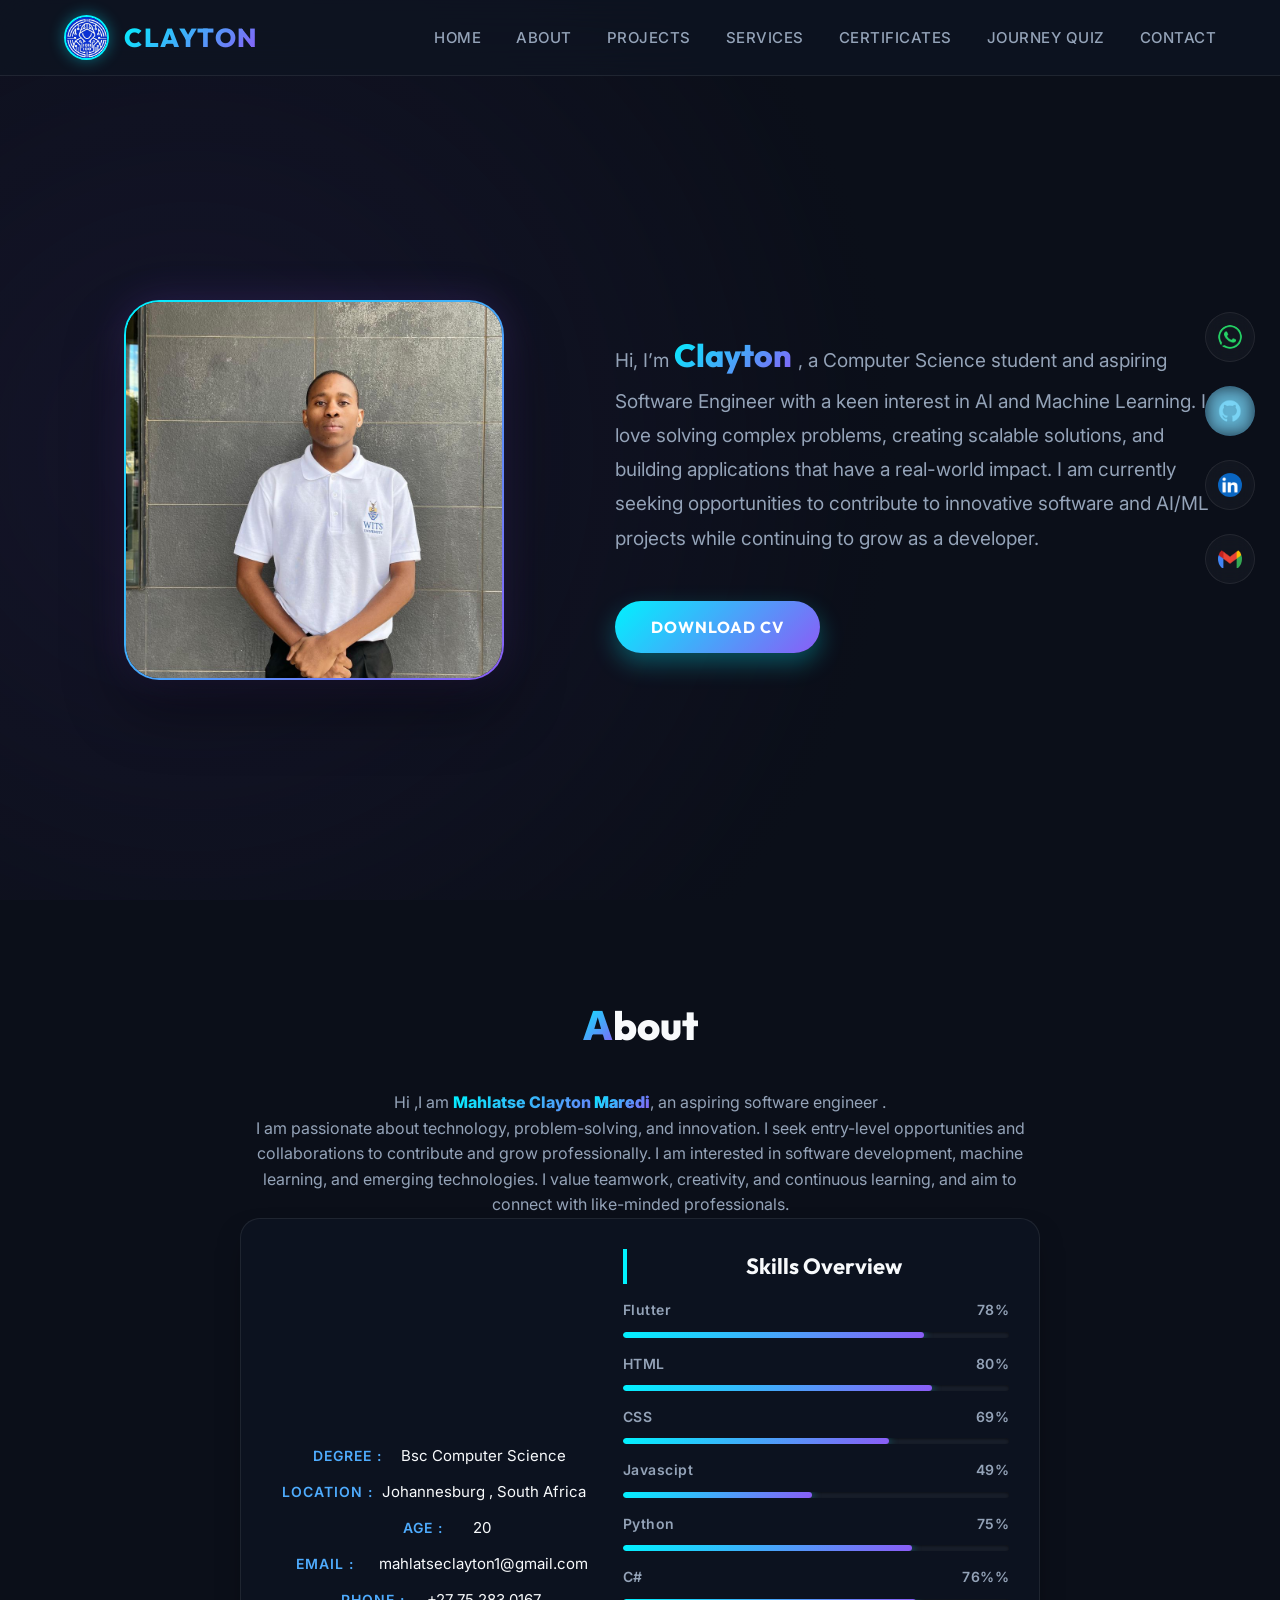
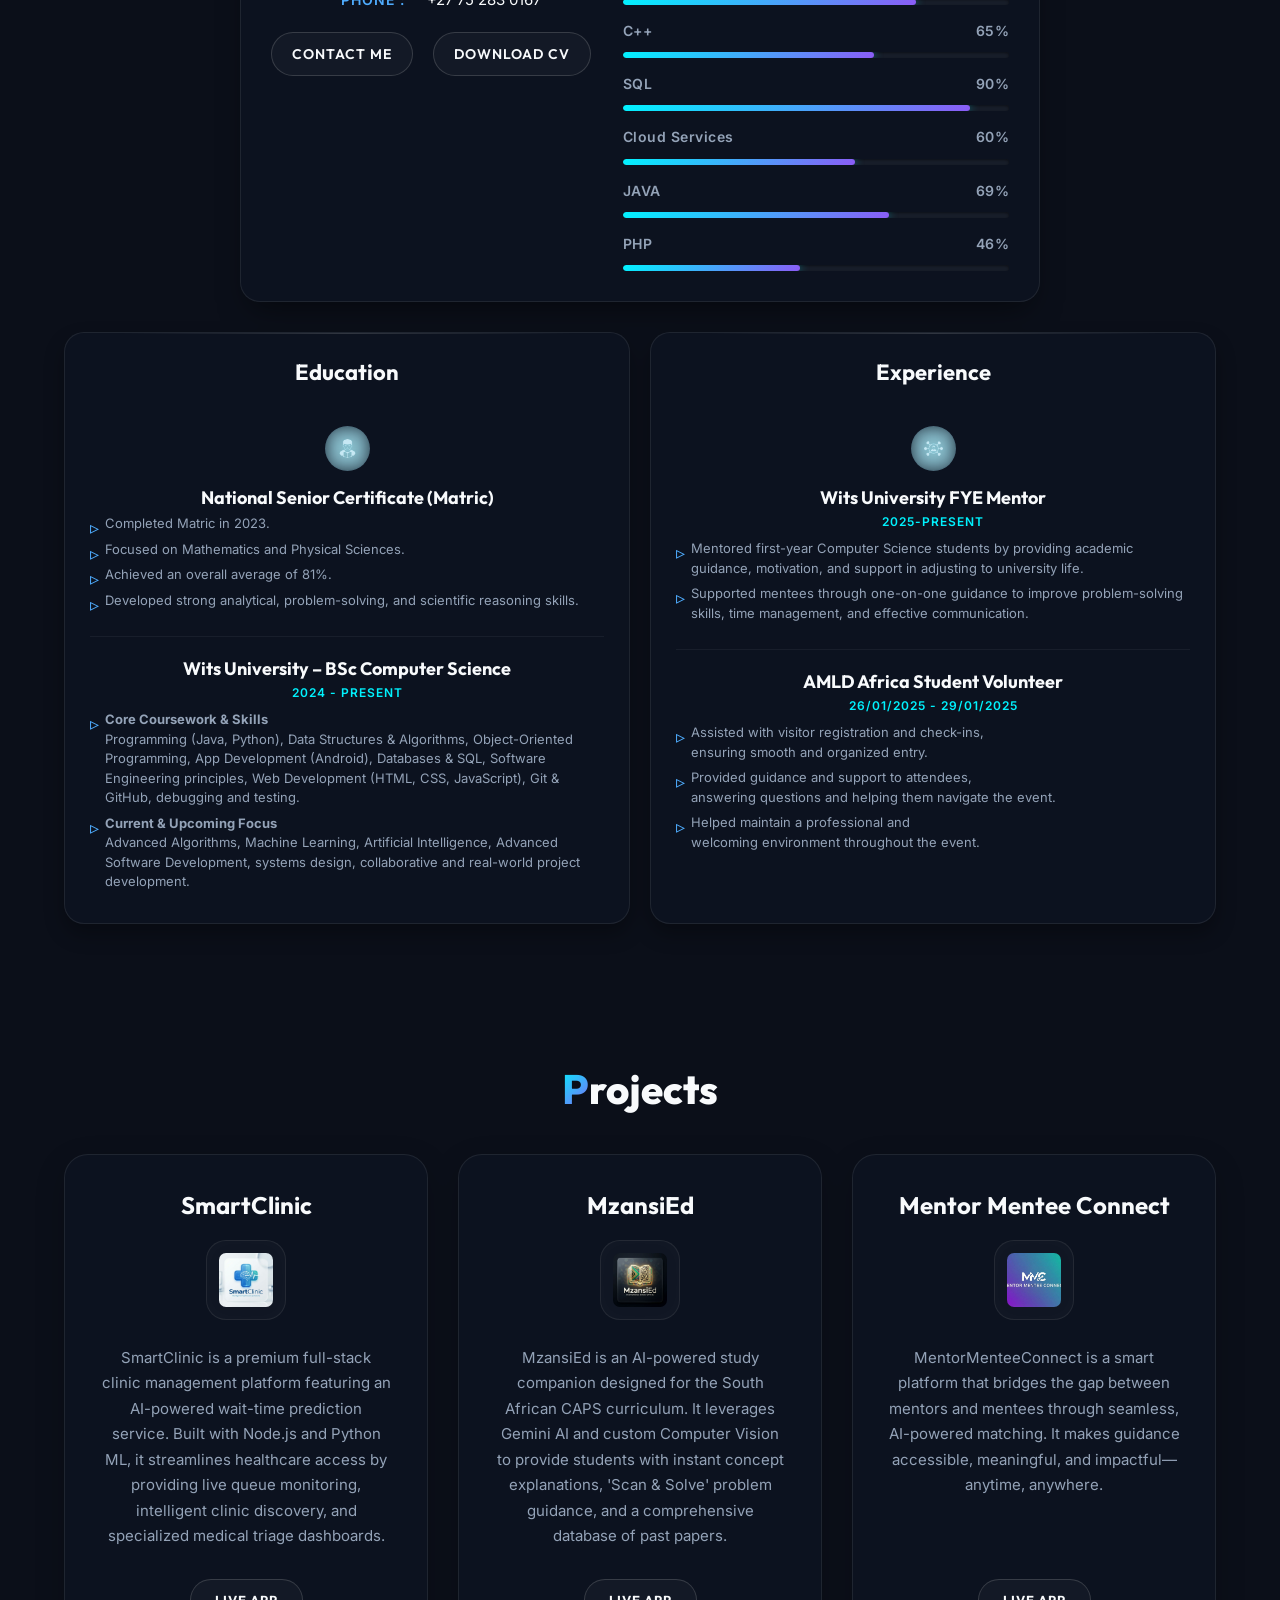
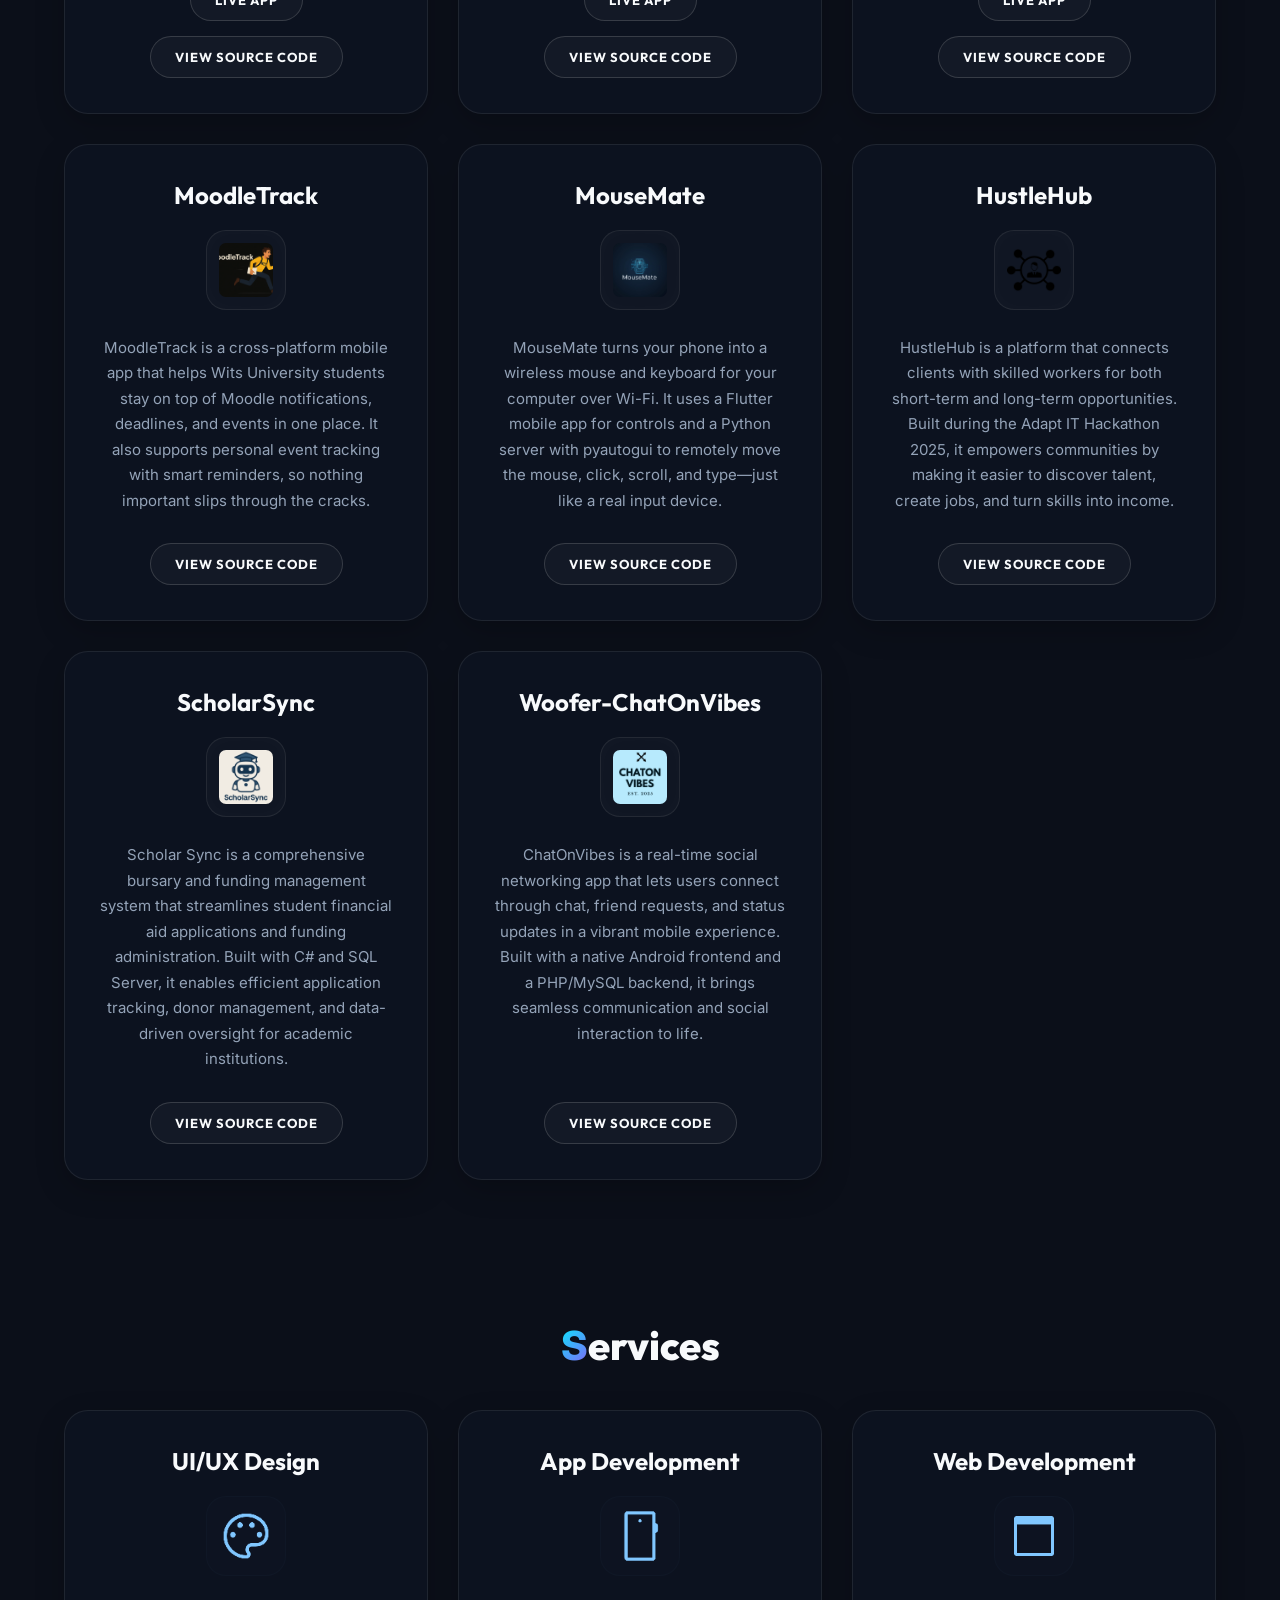
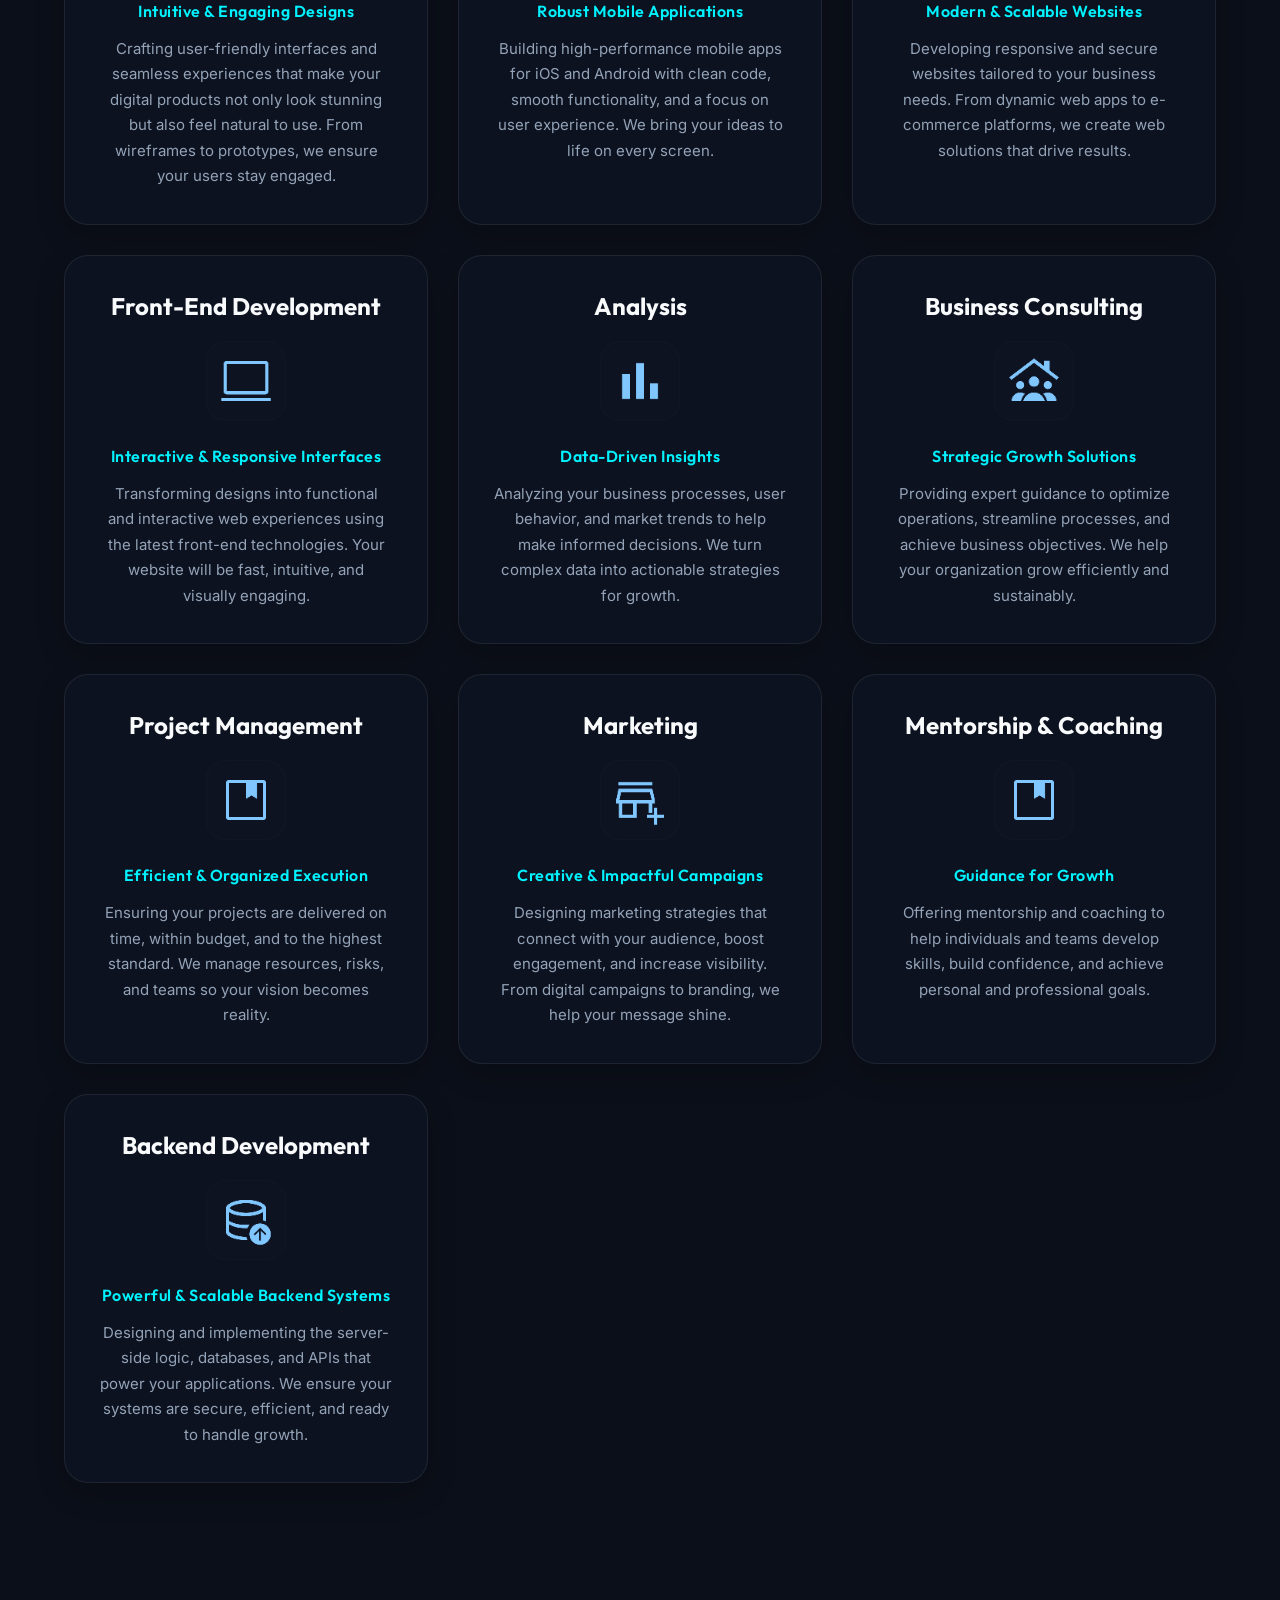
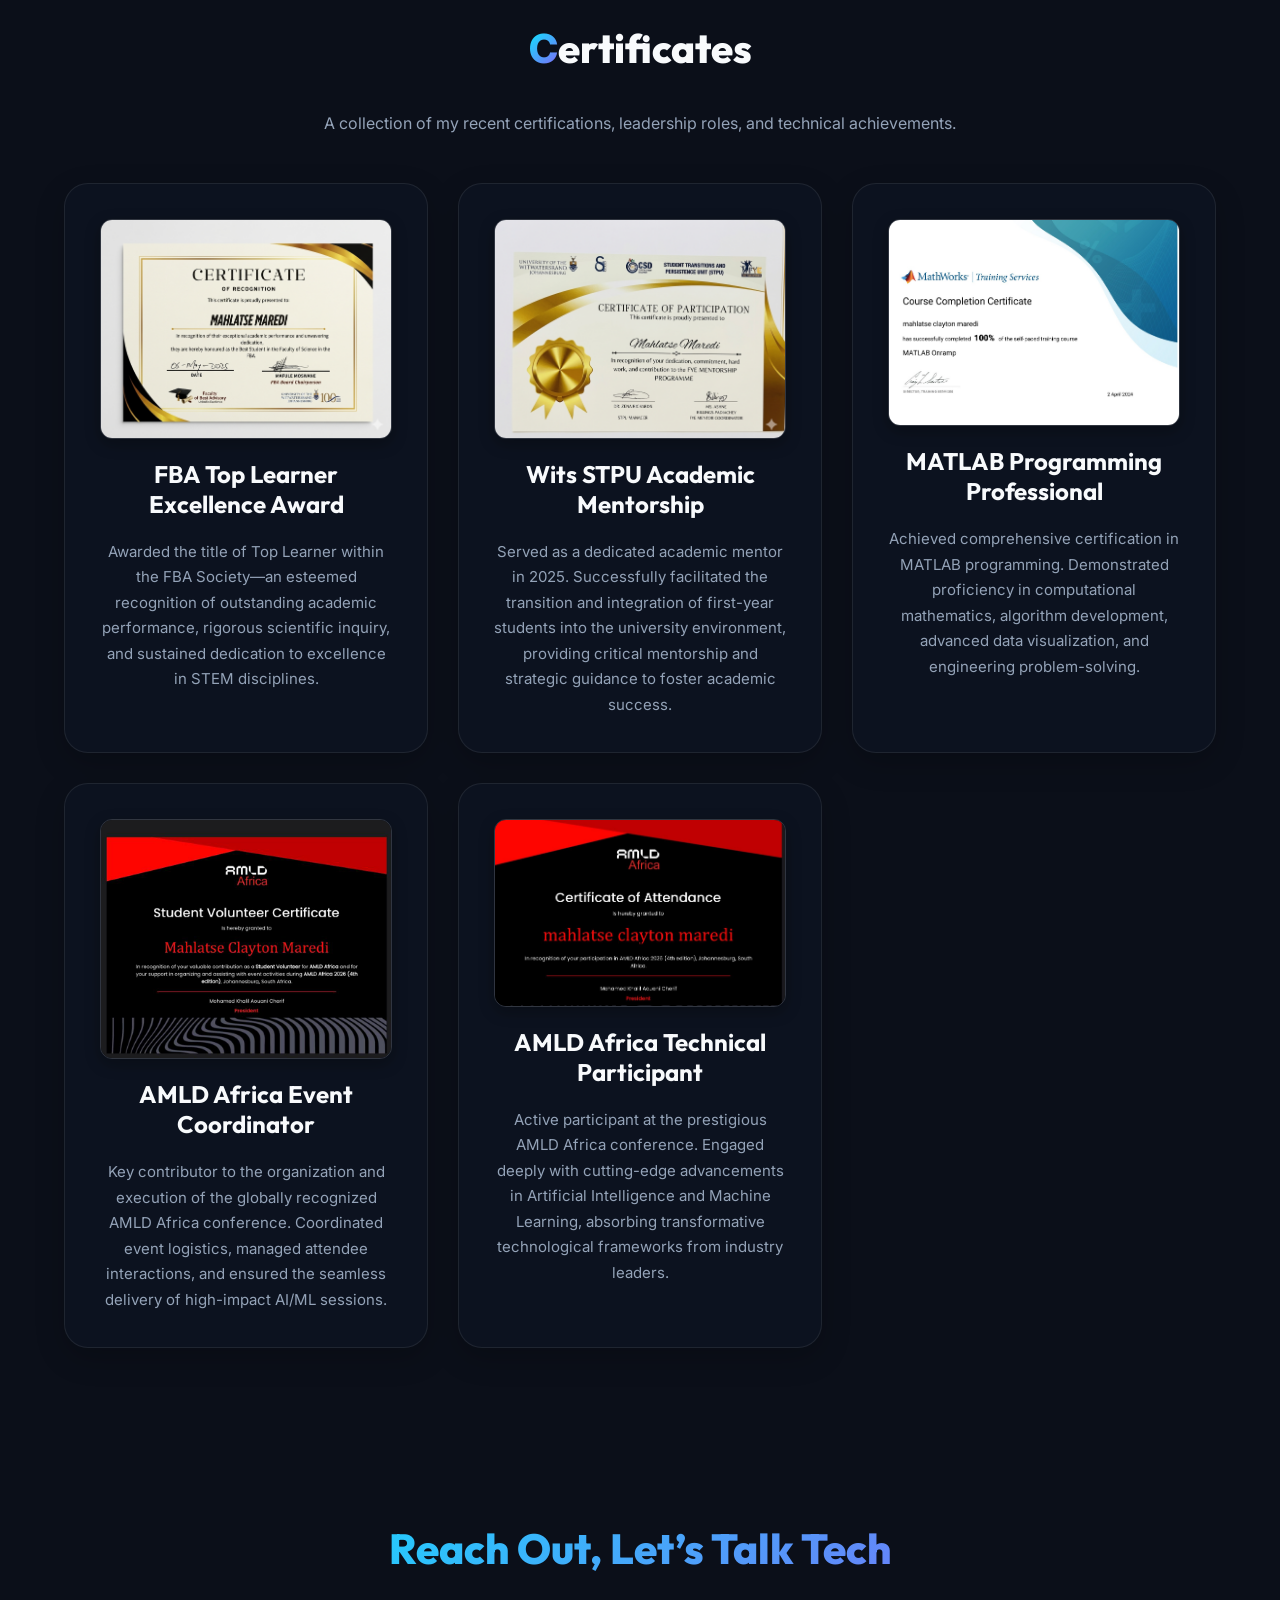
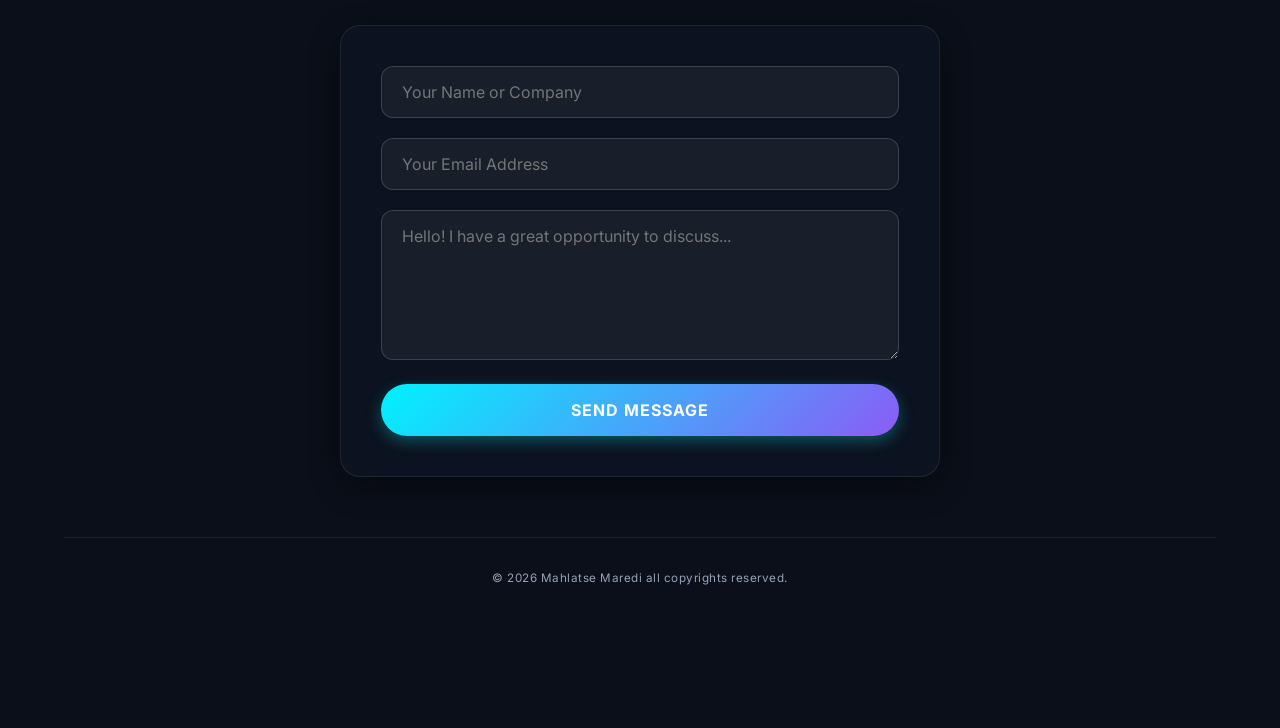
==== commit f077314e: "added other projects" ====
--- a/index.html
+++ b/index.html
@@ -338,6 +338,36 @@
         <div class="serviceId">
         <div id="projects">
             <div class="serviceBox">
+                <h1 class="serviceTitle">SmartClinic</h1>
+                <div class="logoBox">
+                    <img src="images/smartclinic.png" class="sLogo" alt="SmartClinic logo">
+                </div>
+                <p class="sp">SmartClinic is a premium full-stack clinic management platform featuring an AI-powered wait-time prediction service. Built with Node.js and Python ML, it streamlines healthcare access by providing live queue monitoring, intelligent clinic discovery, and specialized medical triage dashboards.</p>
+                <div class="projectNav">
+                    <a class="lp" target="_blank" href="https://smartclinic-hyb0fwfuf9d5crat.uaenorth-01.azurewebsites.net">
+                        <button class="liveBtn1">Live App</button>
+                    </a>
+                    <a class="lp" target="_blank" href="https://github.com/mahlatseclayton/smartClinic">
+                        <button class="liveBtn1">View Source Code</button>
+                    </a>
+                </div>
+            </div>
+            <div class="serviceBox">
+                <h1 class="serviceTitle">MzansiEd</h1>
+                <div class="logoBox">
+                    <img src="images/mzansied.png" class="sLogo" alt="MzansiEd logo">
+                </div>
+                <p class="sp">MzansiEd is an AI-powered study companion designed for the South African CAPS curriculum. It leverages Gemini AI and custom Computer Vision to provide students with instant concept explanations, 'Scan & Solve' problem guidance, and a comprehensive database of past papers.</p>
+                <div class="projectNav">
+                    <a class="lp" target="_blank" href="https://mzansied.co.za">
+                        <button class="liveBtn1">Live App</button>
+                    </a>
+                    <a class="lp" target="_blank" href="https://github.com/mahlatseclayton/TutorAI">
+                        <button class="liveBtn1">View Source Code</button>
+                    </a>
+                </div>
+            </div>
+            <div class="serviceBox">
                 <h1 class="serviceTitle">Mentor Mentee Connect</h1>
                     <div class="logoBox">
                 <image src="images/mmc.jpeg" class="sLogo" alt="this is the logo of the project"></image></div>
--- a/styles.css
+++ b/styles.css
@@ -235,15 +235,7 @@
     font-size: 19px;
     line-height: 1.8;
     color: var(--text-muted);
-    opacity: 0;
-    transform: translateY(30px);
-    transition: 1s ease 0.2s;
     margin-bottom: 45px;
-}
-
-#phrase.show {
-    opacity: 1;
-    transform: translateY(0);
 }
 
 #name {
